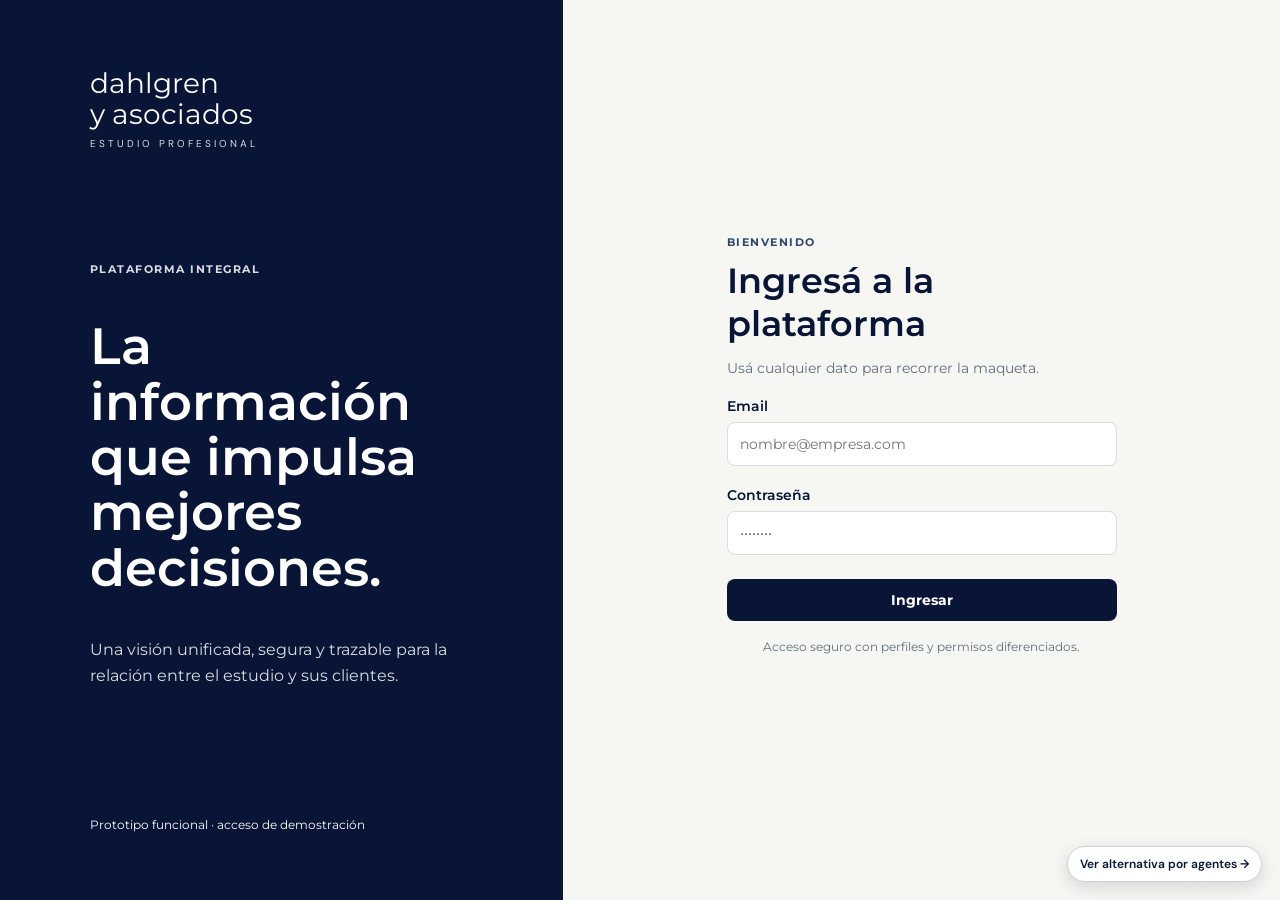
==== index.html @ bcd9a92a "quitar verde agregar css global" ====
<!doctype html>
<html lang="es">
<head>
  <meta charset="UTF-8">
  <meta name="viewport" content="width=device-width, initial-scale=1.0">
  <title>Dahlgren y Asociados | Plataforma</title>
  <link rel="preconnect" href="https://fonts.googleapis.com">
  <link rel="preconnect" href="https://fonts.gstatic.com" crossorigin>
  <link href="https://fonts.googleapis.com/css2?family=DM+Sans:wght@400;500;600;700&family=Montserrat:wght@400;500;600;700&family=Playfair+Display:wght@600;700&display=swap" rel="stylesheet">
  <link rel="stylesheet" href="assets/css/styles.css">
  <link rel="stylesheet" href="assets/css/brand-theme.css">
  <style>
    .prototype-switch{position:fixed;right:18px;bottom:18px;z-index:20;padding:9px 12px;border:1px solid #cbd1d8;border-radius:999px;background:#fff;color:#081537;font:600 12px 'DM Sans',sans-serif;text-decoration:none;box-shadow:0 5px 18px rgba(8,21,55,.14)}
    .prototype-switch:hover{background:#eeebe4}
  </style>
</head>
<body>
  <div id="app"></div>
  <div id="toast" role="status"></div>
  <a class="prototype-switch" href="index2.html">Ver alternativa por agentes →</a>
  <script src="assets/js/app.js"></script>
  <script src="assets/js/client-messaging.js"></script>
</body>
</html>
---- assets/css/styles.css ----
:root{--ink:#172c3c;--muted:#647482;--line:#dfe7e9;--canvas:#f4f7f6;--surface:#fff;--navy:#123746;--teal:#0f766e;--mint:#d7eee9;--gold:#c59443;--danger:#be4b4b;--warn:#c48328;--shadow:0 10px 30px rgba(21,50,61,.08)}*{box-sizing:border-box}body{margin:0;background:var(--canvas);font:14px 'DM Sans',sans-serif;color:var(--ink)}button,input,select{font:inherit}button{cursor:pointer;border:0}.login{min-height:100vh;display:grid;grid-template-columns:44% 56%;background:#edf3f2}.login-brand{background:var(--navy);color:#fff;padding:68px clamp(28px,7vw,110px);display:flex;flex-direction:column;justify-content:space-between}.wordmark{font-family:'Playfair Display';font-size:28px;line-height:1.1}.wordmark small{display:block;font-family:'DM Sans';font-size:10px;letter-spacing:3px;text-transform:uppercase;margin-top:8px;color:#a8cbc6}.login-brand h1{font:600 clamp(35px,4vw,58px)/1.08 'Playfair Display';max-width:500px}.login-brand p{color:#b9d3d1;font-size:16px;line-height:1.6;max-width:420px}.login-card{align-self:center;justify-self:center;width:min(390px,88%)}.eyebrow{color:var(--teal);font-size:11px;letter-spacing:1.5px;text-transform:uppercase;font-weight:700}.login-card h2{font:600 35px 'Playfair Display';margin:10px 0}.login-card label{display:block;margin:20px 0 7px;font-weight:600}.login-card input,.search,input,select{width:100%;border:1px solid var(--line);border-radius:8px;padding:12px;background:#fff}.primary{background:var(--teal);color:#fff;border-radius:8px;padding:12px 16px;font-weight:700}.full{width:100%;margin-top:24px}.hint{color:var(--muted);font-size:12px;text-align:center;margin-top:18px}.shell{min-height:100vh;display:grid;grid-template-columns:248px 1fr}.sidebar{background:var(--navy);color:#d7e3e2;padding:27px 13px;position:sticky;top:0;height:100vh}.sidebar .wordmark{padding:0 13px 27px;border-bottom:1px solid rgba(255,255,255,.13)}.profile{margin:22px 8px;padding:12px;background:rgba(255,255,255,.08);border-radius:9px}.profile label{font-size:11px;display:block;margin-bottom:6px;color:#aac8c5}.profile select{padding:7px;background:#214b59;border:0;color:#fff}.nav{display:grid;gap:2px}.nav button{background:transparent;color:#c5d6d5;text-align:left;padding:10px 13px;border-radius:7px;font-size:13px}.nav button:hover,.nav button.active{color:white;background:rgba(142,207,195,.17)}.main{min-width:0}.topbar{height:74px;background:#fff;border-bottom:1px solid var(--line);padding:0 clamp(20px,4vw,52px);display:flex;align-items:center;gap:18px}.topbar .search{max-width:370px;margin-left:auto}.avatar{height:35px;width:35px;border-radius:50%;display:grid;place-items:center;background:var(--mint);color:var(--teal);font-weight:700}.content{padding:32px clamp(20px,4vw,52px);max-width:1600px}.page-head{display:flex;justify-content:space-between;gap:20px;align-items:flex-end;margin-bottom:25px}.page-head h1{font:600 31px 'Playfair Display';margin:5px 0}.page-head p{color:var(--muted);margin:0}.grid{display:grid;gap:17px}.kpis{grid-template-columns:repeat(4,minmax(0,1fr))}.card{background:var(--surface);border:1px solid var(--line);border-radius:11px;padding:19px;box-shadow:0 2px 8px rgba(16,51,65,.025)}.kpi-label{font-size:12px;color:var(--muted)}.kpi-value{font-size:26px;font-weight:700;margin:9px 0 4px}.positive{color:var(--teal)}.alert{color:var(--danger)}.two-col{grid-template-columns:1.2fr .8fr;margin-top:18px}.section-title{font-weight:700;font-size:15px;margin:0 0 15px}.activity{display:grid;gap:14px}.activity div{border-left:3px solid var(--mint);padding-left:12px}.activity small,.muted{color:var(--muted)}table{border-collapse:collapse;width:100%;font-size:13px}th{text-align:left;color:var(--muted);font-weight:600;padding:0 8px 11px}td{padding:12px 8px;border-top:1px solid var(--line)}.badge{display:inline-block;border-radius:20px;padding:4px 8px;font-size:11px;font-weight:700;background:#edf5f3;color:var(--teal)}.badge.warn{background:#fff5e5;color:#a46916}.badge.danger{background:#fbeded;color:var(--danger)}.toolbar{display:flex;gap:10px;align-items:center;margin-bottom:18px}.toolbar .search{max-width:320px}.outline{border:1px solid var(--line);background:#fff;border-radius:8px;padding:10px 13px;color:var(--ink);font-weight:600}.client-layout{grid-template-columns:250px 1fr}.client-summary h2{font:600 24px 'Playfair Display';margin:5px 0}.client-summary p{line-height:1.6}.tabs{display:flex;gap:6px;border-bottom:1px solid var(--line);overflow:auto;margin-bottom:18px}.tabs button{white-space:nowrap;background:transparent;padding:11px 12px;color:var(--muted)}.tabs button.active{color:var(--teal);font-weight:700;border-bottom:2px solid var(--teal)}.chart{height:190px;display:flex;align-items:flex-end;gap:10px;padding:20px 4px 0;border-bottom:1px solid var(--line)}.bar{flex:1;background:linear-gradient(#56aaa0,#0f766e);border-radius:4px 4px 0 0;min-width:12px}.flow{grid-template-columns:repeat(7,1fr);gap:9px}.flow-card{position:relative;min-height:168px}.flow-card:not(:last-child):after{content:'→';position:absolute;right:-15px;top:68px;color:var(--gold);font-size:22px;z-index:1}.flow-no{font:600 28px 'Playfair Display';color:var(--gold)}.flow-card h3{font-size:13px;margin:9px 0}.flow-card p{font-size:12px;color:var(--muted);line-height:1.5}.chat{max-width:840px}.message{padding:14px 16px;border-radius:10px;max-width:80%;line-height:1.55;margin:12px 0}.message.user{margin-left:auto;background:var(--navy);color:white}.message.bot{background:#edf5f3}.suggestions{display:flex;flex-wrap:wrap;gap:8px;margin-top:20px}.suggestions button{border:1px solid var(--line);border-radius:20px;background:#fff;padding:8px 11px;color:var(--ink)}.report-preview{border-left:4px solid var(--gold);line-height:1.8}.modal{position:fixed;inset:0;background:rgba(10,32,42,.46);display:grid;place-items:center;z-index:5;padding:20px}.modal-box{background:#fff;width:min(560px,100%);border-radius:12px;padding:26px;box-shadow:var(--shadow)}.modal-box h2{font:600 25px 'Playfair Display';margin-top:0}.modal-actions{display:flex;justify-content:flex-end;gap:9px;margin-top:20px}.timeline{position:relative;padding-left:24px}.timeline:before{content:'';position:absolute;left:6px;top:4px;bottom:4px;width:1px;background:var(--line)}.timeline div{position:relative;margin-bottom:19px}.timeline div:before{content:'';position:absolute;left:-22px;top:4px;width:9px;height:9px;border-radius:50%;background:var(--teal)}.hidden{display:none}@media(max-width:1000px){.kpis{grid-template-columns:repeat(2,1fr)}.flow{grid-template-columns:repeat(3,1fr)}.flow-card:not(:last-child):after{display:none}}@media(max-width:720px){.login{grid-template-columns:1fr}.login-brand{min-height:270px;padding:35px}.login-brand h1{font-size:34px}.shell{grid-template-columns:1fr}.sidebar{position:static;height:auto;padding:18px}.sidebar .wordmark{border:0;padding-bottom:10px}.profile{margin:12px 0}.nav{display:flex;overflow:auto}.nav button{white-space:nowrap}.topbar{height:auto;padding:15px 20px}.topbar .search{display:none}.content{padding:23px 18px}.kpis,.two-col,.client-layout{grid-template-columns:1fr}.flow{grid-template-columns:1fr}.flow-card{min-height:auto}.page-head{align-items:flex-start;flex-direction:column}.page-head h1{font-size:28px}table{min-width:600px}.card.table-wrap{overflow:auto}.toolbar{flex-wrap:wrap}}
body .sidebar{overflow-y:auto;scrollbar-width:thin;scrollbar-color:#4f777b transparent}body .sidebar::-webkit-scrollbar{width:7px}body .sidebar::-webkit-scrollbar-thumb{background:#4f777b;border-radius:8px}
body .access-note{margin-top:18px;display:flex;justify-content:space-between;gap:20px;align-items:center}body .modal-box label{display:block;font-weight:600;margin:14px 0 6px}body .modal-box .check{font-weight:400;padding:9px 0;margin:0;border-bottom:1px solid var(--line)}body .modal-box .check input{width:auto;margin-right:7px}@media(max-width:720px){body .access-note{align-items:flex-start;flex-direction:column}}
body .stage-route{display:flex;align-items:center;gap:10px;flex-wrap:wrap;margin:0 0 28px;color:var(--teal);font-weight:700}body .stage-route span{padding:8px 11px;background:#e7f2ef;border-radius:20px;font-size:12px}body .stage-route i{font-style:normal;color:var(--gold)}body .stages{display:grid;gap:28px}body .stage-block{position:relative;padding-left:27px;border-left:2px solid var(--mint)}body .block-head{display:flex;gap:13px;align-items:flex-start;margin:0 0 14px -42px}.block-letter{height:31px;width:31px;display:grid;place-items:center;flex:none;border-radius:50%;background:var(--navy);color:#fff;font-weight:700}.block-head h2{font:600 22px 'Playfair Display';margin:2px 0 4px}.block-head p{color:var(--muted);margin:0}.stage-card{margin:10px 0;padding:0;overflow:hidden}.stage-summary{padding:17px;display:grid;grid-template-columns:38px 1fr auto;gap:14px;align-items:center}.stage-number{font:600 28px 'Playfair Display';color:var(--gold)}.stage-summary h3{margin:0 0 4px;font-size:16px}.stage-summary p{color:var(--muted);margin:0 0 7px}.stage-summary small{color:var(--teal);font-weight:600}.stage-detail{display:grid;grid-template-columns:1fr .8fr;gap:22px;background:#f7faf9;border-top:1px solid var(--line);padding:19px 22px}.stage-detail ul{padding-left:18px;margin:8px 0 0;line-height:1.7;color:var(--muted)}.stage-result{border-left:3px solid var(--gold);padding-left:13px;align-self:center;line-height:1.5}.project-section{margin-top:45px}.project-section h2{font:600 26px 'Playfair Display';margin:6px 0 18px}.transversal{grid-template-columns:repeat(3,1fr)}.transversal h3,.milestone-grid h3{margin:0 0 7px;font-size:15px}.milestones{padding:25px;background:#e8f2f0;border-radius:12px}.milestone-grid{grid-template-columns:repeat(3,1fr)}.project-close{margin:45px 0 8px;padding:35px;background:var(--navy);color:#fff;border-radius:12px}.project-close .eyebrow{color:#a8cbc6}.project-close h2{font:600 clamp(24px,3vw,35px) 'Playfair Display';margin:8px 0}.project-close h2 span{color:var(--gold);padding:0 5px}.project-close p{color:#c8d9d7;max-width:700px;margin-bottom:0}@media(max-width:720px){body .stage-route{gap:6px}body .stage-route i{display:none}body .stage-summary{grid-template-columns:33px 1fr}body .stage-summary .outline{grid-column:2;width:max-content}.stage-detail,.transversal,.milestone-grid{grid-template-columns:1fr}.stage-block{padding-left:17px}.block-head{margin-left:-33px}.project-close{padding:25px 20px}}
body .block-toggle{width:calc(100% + 42px);border:0;background:transparent;text-align:left;cursor:pointer;padding:5px 8px 12px 0}body .block-toggle:hover strong{color:var(--teal)}body .block-copy{display:grid;gap:3px}body .block-copy strong{font:600 22px 'Playfair Display';color:var(--ink)}body .block-copy small{font:14px 'DM Sans';color:var(--muted)}body .block-chevron{margin-left:auto;height:30px;width:30px;border:1px solid var(--line);border-radius:50%;display:grid;place-items:center;font-size:20px;color:var(--teal);background:#fff}body .block-content{padding-top:3px}body .block-context{display:grid;grid-template-columns:1fr 1fr;gap:14px;margin:0 0 15px;padding:15px 17px;background:#edf5f3;border-radius:9px}body .block-context p{margin:5px 0 0;line-height:1.55;color:var(--muted)}body .block-stages{display:grid;gap:10px}@media(max-width:720px){body .block-toggle{width:calc(100% + 33px)}body .block-copy strong{font-size:20px}body .block-context{grid-template-columns:1fr}.block-chevron{margin-top:7px}}
body .reliability{display:flex;align-items:center;justify-content:space-between;gap:15px;margin:0 0 18px;background:#f4faf8}body .analysis-intro{display:grid;grid-template-columns:1fr 1fr;gap:25px;align-items:center;margin-bottom:18px}.analysis-intro h3{font:600 22px 'Playfair Display';margin:6px 0}.governed-flow{padding:15px;background:#edf5f3;border-radius:9px;line-height:1.8;font-weight:600;color:var(--teal)}.governed-flow span{color:var(--gold);padding:0 4px}.quality{display:grid;gap:12px}.quality div{display:grid;grid-template-columns:100px 1fr 42px;align-items:center;gap:8px;color:var(--muted)}.quality span{height:8px;border-radius:9px;background:var(--teal);grid-column:2}.quality b{grid-column:3;grid-row:1;color:var(--teal);font-size:12px}.policy-list{display:flex;flex-wrap:wrap;gap:8px}.policy-list span{padding:7px 9px;border-radius:20px;background:#edf5f3;color:var(--teal);font-size:12px;font-weight:600}.analysis-steps{display:grid;gap:10px;margin:20px 0;color:var(--muted)}.analysis-results{display:grid;gap:10px;margin:18px 0}.analysis-results div{display:grid;grid-template-columns:1fr auto;gap:5px;padding:12px;background:#f3f8f7;border-radius:8px}.analysis-results small{grid-column:1;color:var(--muted)}.analysis-results button{grid-column:2;grid-row:1 / span 2;align-self:center;padding:7px 9px}@media(max-width:720px){body .reliability,body .analysis-intro{display:block}.reliability>div+div{margin-top:12px}.analysis-results div{grid-template-columns:1fr}.analysis-results button{grid-column:1;grid-row:auto;width:max-content}.quality div{grid-template-columns:88px 1fr 37px}}
body .mobile-intro{display:flex;gap:12px;align-items:center;margin-bottom:20px;color:var(--muted)}body .mobile-intro p{margin:0}.phone-gallery{display:flex;gap:25px;overflow-x:auto;padding:8px 2px 20px;scroll-snap-type:x proximity}.phone{flex:0 0 305px;margin:0;scroll-snap-align:start}.phone>p{text-align:center;font-weight:700;margin:12px 0 0}.phone-screen{height:590px;background:#f6f9f8;border:8px solid #163543;border-radius:31px;overflow:hidden;position:relative;padding-bottom:55px}.phone-speaker{position:relative;z-index:1;margin:0 auto -12px;height:4px;width:54px;border-radius:5px;background:#54727b}.mobile-top{display:flex;justify-content:space-between;padding:12px 17px 6px;font-size:10px;font-weight:700;background:#fff}.mobile-brand{padding:10px 17px;background:#fff;color:var(--navy);font:700 16px 'Playfair Display';border-bottom:1px solid var(--line)}.mobile-brand small{font:7px 'DM Sans';letter-spacing:1px;text-transform:uppercase}.mobile-content{padding:16px;overflow:auto;height:calc(100% - 65px)}.mobile-hello{font-weight:700;font-size:17px;margin-bottom:7px}.mobile-hello span{float:right;color:var(--teal)}.mobile-hero{position:relative;background:var(--navy);border-radius:13px;color:#fff;padding:16px;margin:14px 0}.mobile-hero small,.mobile-hero p{color:#bdd4d0}.mobile-hero b{display:block;font-size:22px;margin-top:5px}.mobile-hero span{position:absolute;right:17px;top:23px;border-radius:50%;background:#62aa9e;padding:5px}.mobile-hero p{margin:9px 0 0;font-size:11px}.mobile-mini-grid{display:grid;grid-template-columns:1fr 1fr;gap:9px}.mobile-mini-grid div{background:#fff;border:1px solid var(--line);padding:11px;border-radius:9px}.mobile-mini-grid small,.mobile-document small,.mobile-bot-msg small{display:block;color:var(--muted);font-size:9px;margin-top:4px}.mobile-mini-grid b{display:block;font-size:13px;margin-top:5px}.mobile-content h4{margin:18px 0 9px}.mobile-actions{display:grid;gap:8px}.mobile-actions button,.mobile-upload{background:#fff;text-align:left;border:1px solid var(--line);border-radius:8px;padding:11px;color:var(--ink);font-weight:600}.mobile-user-msg{margin:22px 0 10px 38px;padding:10px;background:var(--navy);border-radius:10px 10px 2px 10px;color:#fff;font-size:11px}.mobile-bot-msg{background:#e7f2ef;padding:12px;border-radius:10px 10px 10px 2px;line-height:1.45;font-size:11px}.mobile-chip-row{display:flex;gap:5px;overflow:hidden;margin:16px 0}.mobile-chip-row span{white-space:nowrap;border:1px solid var(--line);background:#fff;border-radius:16px;padding:6px;font-size:9px}.mobile-input{position:absolute;bottom:58px;left:16px;right:16px;border:1px solid var(--line);border-radius:19px;background:#fff;padding:9px 11px;font-size:10px;color:var(--muted)}.mobile-input b{float:right;background:var(--teal);color:#fff;border-radius:50%;padding:1px 5px}.mobile-filter{background:#e8f1ef;border-radius:6px;padding:8px;font-size:10px;color:var(--teal);margin:13px 0}.mobile-document{display:flex;align-items:center;gap:9px;background:#fff;border-bottom:1px solid var(--line);padding:11px 0}.mobile-document>span{font-size:9px;font-weight:700;color:var(--danger);padding:5px;background:#f9eaea;border-radius:4px}.mobile-document div{flex:1;font-size:11px}.mobile-document i{font-style:normal;color:var(--muted);font-size:18px}.mobile-upload{width:100%;margin-top:18px;text-align:center;color:var(--teal);border-color:var(--teal)}.mobile-plus{float:right;background:var(--teal);color:#fff;border-radius:50%;height:23px;width:23px;font-size:17px}.mobile-notice{background:#fff;border:1px solid var(--line);border-radius:9px;padding:12px;margin:12px 0}.mobile-notice h4{margin:8px 0 5px;font-size:13px}.mobile-notice p{font-size:10px;line-height:1.45;color:var(--muted);margin:0 0 6px}.mobile-notice small{font-size:9px;color:var(--muted)}.mobile-nav{height:55px;position:absolute;bottom:0;left:0;right:0;background:#fff;border-top:1px solid var(--line);display:flex;justify-content:space-around;padding:7px 0;color:var(--muted);font-size:14px}.mobile-nav span{display:grid;place-items:center}.mobile-nav small{font-size:7px;margin-top:2px}@media(max-width:720px){body .mobile-intro{align-items:flex-start;flex-direction:column}.phone{flex-basis:286px}.phone-screen{height:560px}}
body .header-actions{display:flex;gap:9px;flex-wrap:wrap}.chat-label{font-size:12px;color:var(--muted);padding-bottom:12px;border-bottom:1px solid var(--line)}.chat-label span{display:inline-block;height:8px;width:8px;border-radius:50%;background:var(--teal);margin-right:5px}.chat-composer{display:flex;gap:8px;margin-top:18px;border-top:1px solid var(--line);padding-top:16px}.chat-composer input{flex:1}.chart-title{display:flex;justify-content:space-between;gap:12px;align-items:flex-start}.chart-title p{font-size:12px;margin:-7px 0 0}.chart-axis{display:grid;grid-template-columns:repeat(12,1fr);gap:10px;padding:7px 4px;font-size:9px;color:var(--muted);text-align:center}.chart-note{display:flex;justify-content:space-between;align-items:center;font-size:11px;color:var(--muted);padding-top:5px}.chart-note i{display:inline-block;width:8px;height:8px;background:var(--teal);border-radius:2px;margin-right:4px}.chart-note b{color:var(--teal)}.automation-list{display:grid;gap:12px}.automation-card{display:flex;align-items:center;gap:17px}.automation-icon{height:39px;width:39px;display:grid;place-items:center;border-radius:9px;background:#e7f2ef;color:var(--teal);font-size:19px}.automation-rule{flex:1}.automation-rule h3{margin:3px 0 5px;font-size:16px}.automation-rule p{margin:0;color:var(--muted)}.automation-rule p span{color:var(--gold);padding:0 5px;font-weight:700}.automation-state{display:flex;align-items:center;gap:13px}.toggle{width:36px;height:20px;border-radius:12px;background:#c8d3d3;position:relative}.toggle:after{content:'';width:14px;height:14px;border-radius:50%;background:#fff;position:absolute;left:3px;top:3px}.toggle.on{background:var(--teal)}.toggle.on:after{left:19px}.automation-footer{display:flex;justify-content:space-between;align-items:center;gap:20px;margin-top:18px;background:#f3f8f7}.automation-footer h3{font:600 18px 'Playfair Display';margin:5px 0}.automation-footer p{margin:0;max-width:650px}.drive-folder{padding:12px;background:#edf5f3;border:1px solid var(--line);border-radius:8px;color:var(--teal);font-weight:600}@media(max-width:720px){body .header-actions{width:100%}.header-actions button{flex:1}.chat-composer{align-items:stretch;flex-direction:column}.chart-axis{gap:3px;font-size:8px}.chart-note{align-items:flex-start;gap:5px;flex-direction:column}.automation-card,.automation-footer{align-items:flex-start;flex-direction:column}.automation-state{width:100%;justify-content:space-between}.automation-icon{display:none}}
body .showcase-menu{position:relative}.showcase-trigger{white-space:nowrap}.showcase-trigger span{margin-left:5px;color:var(--teal)}.showcase-dropdown{position:absolute;right:0;top:calc(100% + 8px);width:224px;background:#fff;border:1px solid var(--line);border-radius:10px;padding:7px;box-shadow:var(--shadow);z-index:4}.showcase-dropdown[hidden]{display:none}.showcase-label{padding:6px 8px 8px;color:var(--muted);font-size:10px;font-weight:700;letter-spacing:1px;text-transform:uppercase}.showcase-dropdown button{display:grid;width:100%;gap:3px;text-align:left;background:transparent;border-radius:7px;padding:10px 8px;color:var(--ink)}.showcase-dropdown button:hover{background:#edf5f3}.showcase-dropdown small{color:var(--muted);font-size:11px}.chart-total{text-align:right}.chart-total b{display:block;color:var(--teal);font-size:18px}.chart-total small{color:var(--muted);font-size:11px}.chart-column{height:100%;display:flex;align-items:flex-end;flex:1;min-width:0}.chart .bar{position:relative}.chart .bar i{position:absolute;bottom:calc(100% + 5px);left:50%;transform:translateX(-50%);font-style:normal;font-size:9px;font-weight:700;color:var(--teal);opacity:0;white-space:nowrap;transition:opacity .16s}.chart .bar:hover i{opacity:1}@media(max-width:720px){body .showcase-menu{margin-left:auto}.showcase-trigger{padding:9px}.showcase-trigger span{display:none}.showcase-dropdown{right:0}.chart-total b{font-size:16px}.chart .bar i{display:none}}
body .attention-panel{margin:18px 0;background:linear-gradient(105deg,#fff 54%,#f0f8f6)}.attention-head{display:flex;justify-content:space-between;align-items:flex-end;gap:16px}.attention-head .section-title{font:600 22px 'Playfair Display';margin:4px 0}.attention-head .section-title span{display:inline-grid;place-items:center;margin-left:5px;width:21px;height:21px;border-radius:50%;background:#fbeaea;color:var(--danger);font:700 11px 'DM Sans';vertical-align:middle}.attention-head p{margin:0}.attention-list{display:grid;grid-template-columns:repeat(3,1fr);gap:10px;margin-top:17px}.attention-item{display:grid;grid-template-columns:auto 1fr auto auto;gap:9px;align-items:start;text-align:left;padding:12px;border:1px solid var(--line);border-radius:9px;background:#fff;color:var(--ink)}.attention-item:hover{border-color:#9ecdc6;background:#f8fcfb}.attention-dot{width:8px;height:8px;border-radius:50%;margin-top:5px}.attention-dot.critical{background:var(--danger)}.attention-dot.warning{background:var(--warn)}.attention-dot.info{background:var(--teal)}.attention-item strong,.attention-item small{display:block;margin-top:3px}.attention-item strong{font-size:12px}.attention-item small{color:var(--muted);font-size:11px;line-height:1.35}.attention-item em{font-style:normal;font-size:10px;color:var(--teal);background:#edf5f3;padding:3px 5px;border-radius:4px}.attention-item i{font-style:normal;color:var(--teal)}.exception-summary{display:grid;grid-template-columns:repeat(3,150px) 1fr;gap:12px;align-items:center;margin-bottom:18px;padding:16px 19px;border-radius:10px;background:var(--navy);color:#fff}.exception-summary div{border-right:1px solid rgba(255,255,255,.18)}.exception-summary b{display:block;font-size:23px}.exception-summary span{color:#bdd4d0;font-size:11px}.exception-summary p{margin:0;color:#dbeae7;line-height:1.45}.exception-list{display:grid;gap:11px}.exception-card{display:grid;grid-template-columns:86px 1fr 176px;gap:19px;align-items:start}.exception-level{font-size:11px;font-weight:700;text-align:center;padding:6px;border-radius:20px;background:#edf5f3;color:var(--teal)}.exception-level.critical{background:#fbeaea;color:var(--danger)}.exception-level.warning{background:#fff5e5;color:#a46916}.exception-main h3{margin:4px 0 5px;font-size:16px}.exception-main p,.exception-main small{margin:0;color:var(--muted);line-height:1.45}.exception-main small{display:block;margin-top:9px;font-size:11px}.exception-meta{display:grid;gap:5px;justify-items:start}.exception-meta span{font-size:11px;color:var(--muted)}.exception-meta b{font-size:12px}.exception-meta button{margin-top:5px;padding:8px 10px}.document-insight{display:flex;gap:16px;align-items:center;margin-bottom:18px;padding:17px 19px;border:1px solid #cfe5df;border-radius:11px;background:#f1f9f7}.document-insight-icon{display:grid;flex:0 0 38px;place-items:center;width:38px;height:38px;border-radius:10px;background:var(--teal);color:#fff;font-size:20px}.document-insight b{font-size:15px}.document-insight p{margin:4px 0 0;color:var(--muted);font-size:12px}.document-steps{display:flex;align-items:center;gap:6px;margin-left:auto;color:var(--teal);font-size:11px;font-weight:700;white-space:nowrap}.document-steps span{padding:7px 8px;border-radius:6px;background:#fff}.document-steps i{font-style:normal;color:var(--gold)}@media(max-width:1000px){body .attention-list{grid-template-columns:1fr}.document-insight{align-items:flex-start;flex-wrap:wrap}.document-steps{width:100%;margin-left:0;overflow:auto}}@media(max-width:720px){body .attention-head{align-items:flex-start;flex-direction:column}.attention-head .outline{width:100%}.exception-summary{grid-template-columns:repeat(3,1fr)}.exception-summary p{grid-column:1/-1;padding-top:8px;border-top:1px solid rgba(255,255,255,.18)}.exception-card{grid-template-columns:1fr;gap:10px}.exception-level{width:max-content}.exception-meta{grid-template-columns:auto auto;align-items:center;column-gap:10px}.exception-meta button{grid-column:1/-1;width:100%}.document-steps{font-size:10px}.document-steps span{padding:6px}.document-steps i{display:none}}
body .client-360-hero{display:flex;justify-content:space-between;align-items:center;gap:20px;padding:21px;background:linear-gradient(110deg,#123746,#205662);color:#fff;border-radius:12px;margin-bottom:18px}.client-360-hero>div:first-child{display:flex;align-items:center;gap:15px}.client-logo{display:grid;place-items:center;width:52px;height:52px;border-radius:50%;background:#d7eee9;color:var(--teal);font-weight:700;font-size:17px}.client-360-hero .eyebrow,.client-360-hero p{color:#bbd6d1}.client-360-hero h2{font:600 24px 'Playfair Display';margin:3px 0}.client-360-hero p{margin:0;font-size:12px}.client-health{display:grid;text-align:right;gap:3px}.client-health span,.client-health small{color:#bbd6d1;font-size:11px}.client-health b{font-size:18px;color:#b9e7dc}.client-360-grid{display:grid;grid-template-columns:1.1fr .9fr .9fr;gap:17px;margin-bottom:18px}.client-360-grid .section-title b{float:right}.close-progress{height:8px;background:#e3ecea;border-radius:10px;overflow:hidden;margin:12px 0}.close-progress span{display:block;height:100%;background:linear-gradient(90deg,#0f766e,#5ab3a7);border-radius:inherit}.checklist{display:grid;gap:8px;color:var(--muted);font-size:12px;margin-bottom:15px}.checklist span:first-child,.checklist span:nth-child(2){color:var(--teal)}.deadline-value{display:block;font-size:25px;color:var(--gold);margin:8px 0}.client-links{display:grid;grid-template-columns:1fr 1fr;gap:8px}.client-links button{padding:12px;background:#f3f8f7;border:1px solid var(--line);border-radius:8px;text-align:left;color:var(--ink)}.client-links b,.client-links span{display:block}.client-links b{color:var(--teal);font-size:18px}.client-links span{font-size:11px;color:var(--muted);margin-top:2px}.client-note{margin-top:16px;padding:12px;background:#fff8ea;border-radius:8px;font-size:12px}.client-note p{margin:4px 0 0;color:#6d5a38;line-height:1.45}.iva-hero,.close-overview{display:flex;justify-content:space-between;gap:20px;align-items:center;padding:19px;margin-bottom:18px;border-radius:11px;background:#f1f9f7;border:1px solid #d0e7e1}.iva-hero h2,.close-overview h2{font:600 24px 'Playfair Display';margin:5px 0}.iva-hero h2 b,.close-overview h2 b{color:var(--teal)}.iva-hero p,.close-overview p{margin:0;color:var(--muted)}.control-list{display:grid;gap:12px;margin:13px 0 16px}.control-list div{display:grid;grid-template-columns:25px 1fr;align-items:center;column-gap:7px}.control-list small{grid-column:2;color:var(--muted);font-size:11px;margin-top:2px}.control-state{display:grid;place-items:center;width:20px;height:20px;border-radius:50%;background:#eaf0ef;color:var(--muted);font-weight:700;font-size:12px}.control-state.positive{background:#d7eee9;color:var(--teal)}.control-state.warning{background:#fff0d6;color:#a46916}.tax-breakdown{display:grid;gap:11px;margin:15px 0}.tax-breakdown span,.tax-breakdown strong{display:flex;justify-content:space-between}.tax-breakdown strong{border-top:1px solid var(--line);padding-top:11px;font-size:15px}.tax-breakdown strong b{color:var(--teal)}.iva-flow{display:flex;align-items:center;justify-content:space-between;gap:10px;margin-top:18px;background:#123746;color:#fff}.iva-flow .eyebrow{color:#a9cfca}.iva-flow i{color:#80c2b8;font-style:normal}.close-overview{align-items:flex-start}.close-overview>div:first-child{flex:1}.close-callout{display:grid;gap:6px;max-width:320px;padding:13px;background:#fff;border-radius:8px;color:var(--ink);font-size:12px}.close-callout span{color:var(--muted);line-height:1.4}.close-task-list{display:grid;gap:9px}.close-task{display:grid;grid-template-columns:auto 1fr auto;align-items:center;gap:12px;padding:14px 17px}.close-task small{display:block;color:var(--muted);margin-top:3px}.table-head{display:flex;justify-content:space-between;align-items:center}.audit-hero{display:grid;grid-template-columns:repeat(3,150px) 1fr;align-items:center;gap:15px;padding:18px 20px;background:#123746;color:#fff;border-radius:11px;margin-bottom:17px}.audit-hero div{border-right:1px solid rgba(255,255,255,.18)}.audit-hero b{display:block;font-size:23px}.audit-hero span,.audit-hero p{color:#bdd4d0;font-size:11px}.audit-hero p{margin:0;line-height:1.5}.audit-findings{display:grid;gap:9px}.audit-finding{display:grid;grid-template-columns:105px 1fr auto;gap:12px;align-items:center;padding:14px 17px}.audit-finding small{display:block;color:var(--muted);margin-top:4px}.roi-card{background:linear-gradient(135deg,#123746,#1d5360);color:#fff}.roi-card .eyebrow,.roi-card p,.roi-card small{color:#bcd7d3}.roi-card h3{font:600 23px 'Playfair Display';margin:7px 0}.roi-number{font:600 42px 'Playfair Display';color:#9be0d3;margin:20px 0 8px}.roi-number span{font:500 12px 'DM Sans';color:#d7eee9}.roi-card p{line-height:1.5}.metric-bars{display:grid;gap:14px;margin-top:19px}.metric-bars div{display:grid;grid-template-columns:1fr 55px 32px;gap:8px;align-items:center;font-size:12px}.metric-bars i{height:8px;background:linear-gradient(90deg,#0f766e,#74c0b6);border-radius:8px}.metric-bars b{color:var(--teal);font-size:11px}.metric-footnote{display:flex;align-items:center;gap:12px;margin-top:18px;background:#f1f9f7}.metric-footnote span,.metric-footnote strong{padding:8px 10px;border-radius:6px;background:#fff;font-size:13px}.metric-footnote strong{color:var(--teal)}.metric-footnote i{font-style:normal;color:var(--gold)}.metric-footnote small{margin-left:auto;color:var(--muted)}.email-flow{display:flex;align-items:center;justify-content:space-between;gap:8px;padding:17px;margin-bottom:18px;border:1px solid #cfe5df;border-radius:10px;background:#f1f9f7;color:var(--teal);font-weight:700;font-size:12px}.email-flow span{padding:8px 10px;background:#fff;border-radius:6px}.email-flow i{font-style:normal;color:var(--gold)}@media(max-width:1000px){body .client-360-grid{grid-template-columns:1fr 1fr}.client-360-grid article:last-child{grid-column:1/-1}.document-steps{flex-wrap:wrap}.audit-hero{grid-template-columns:repeat(3,1fr)}.audit-hero p{grid-column:1/-1;padding-top:10px;border-top:1px solid rgba(255,255,255,.18)}.email-flow{overflow:auto;justify-content:flex-start;white-space:nowrap}}@media(max-width:720px){body .client-360-hero,.iva-hero,.close-overview{align-items:flex-start;flex-direction:column}.client-health{text-align:left}.client-360-grid{grid-template-columns:1fr}.client-360-grid article:last-child{grid-column:auto}.iva-flow{align-items:flex-start;flex-direction:column}.iva-flow i{transform:rotate(90deg)}.close-task,.audit-finding{grid-template-columns:auto 1fr}.close-task button,.audit-finding button{grid-column:1/-1;width:100%}.audit-hero{grid-template-columns:repeat(3,1fr);padding:15px}.audit-hero div{border:0}.metric-footnote{align-items:flex-start;flex-wrap:wrap}.metric-footnote small{width:100%;margin:0}.email-flow{font-size:11px}.email-flow i{display:none}}
body .conversation-layout{display:grid;grid-template-columns:285px minmax(0,1fr) 215px;gap:16px}.conversation-list{display:grid;align-content:start;gap:7px}.conversation-thread{display:grid;grid-template-columns:auto 1fr;gap:10px;text-align:left;padding:12px;background:#fff;border:1px solid var(--line);border-radius:9px;color:var(--ink)}.conversation-thread.active{border-color:#78b9af;background:#f1f9f7}.conversation-thread.warning{border-left:3px solid var(--warn)}.thread-avatar{display:grid;place-items:center;width:30px;height:30px;border-radius:50%;background:#d7eee9;color:var(--teal);font-size:10px;font-weight:700}.conversation-thread b,.conversation-thread strong,.conversation-thread small{display:block}.conversation-thread strong{font-size:12px;margin:3px 0}.conversation-thread small{font-size:10px;line-height:1.3;color:var(--muted)}.conversation{min-height:430px}.conversation-head{display:flex;justify-content:space-between;align-items:flex-start;padding-bottom:14px;border-bottom:1px solid var(--line)}.conversation-head b{font-size:16px}.conversation .message{font-size:13px;max-width:84%}.conversation .message.advisor{background:#fff7e9;border:1px solid #f0d9aa;margin-right:auto}.conversation .message.advisor b{font-size:11px;color:#9d6a1f}.conversation-context{display:grid;align-content:start;gap:8px;padding:16px;background:#f1f9f7;border:1px solid #d2e7e2;border-radius:10px}.conversation-context span{padding:9px 0;border-bottom:1px solid #d8e8e5;color:var(--muted);font-size:11px}.conversation-context button{margin-top:8px}@media(max-width:1000px){body .conversation-layout{grid-template-columns:240px minmax(0,1fr)}.conversation-context{grid-column:1/-1;grid-template-columns:repeat(3,1fr);align-items:center}.conversation-context .eyebrow,.conversation-context>b{grid-column:1/-1}.conversation-context button{margin:0}}@media(max-width:720px){body .conversation-layout{grid-template-columns:1fr}.conversation-list{grid-template-columns:1fr}.conversation-context{grid-column:auto;grid-template-columns:1fr}.conversation-context .eyebrow,.conversation-context>b{grid-column:auto}.conversation .message{max-width:100%}.conversation-head{gap:8px;flex-direction:column}}
body .signature-flow{display:flex;align-items:center;justify-content:center;gap:10px;padding:18px;margin-bottom:18px;background:#f1f9f7;border:1px solid #d2e7e2;border-radius:10px;color:var(--teal);font-weight:700;font-size:12px}.signature-flow span{padding:8px 10px;background:#fff;border-radius:6px}.signature-flow i{font-style:normal;color:var(--gold)}.demo-disclaimer{margin:17px 0 0;padding:11px 13px;border-left:3px solid var(--gold);background:#fff9ef;color:#78613a;font-size:12px;line-height:1.45}.payroll-total{font:600 31px 'Playfair Display';color:var(--teal);margin:15px 0 6px}.payroll-total small{font:500 11px 'DM Sans';color:var(--muted);display:block;margin-top:4px}@media(max-width:720px){body .signature-flow{align-items:flex-start;justify-content:flex-start;flex-direction:column}.signature-flow i{transform:rotate(90deg);margin-left:15px}}
body .assist-entry{display:grid;grid-template-columns:auto 1fr;column-gap:8px;align-items:center;min-width:205px;padding:8px 11px;background:linear-gradient(110deg,#123746,#1d5864);border-radius:9px;color:#fff;text-align:left}.assist-entry span{grid-row:1 / span 2;display:grid;place-items:center;width:28px;height:28px;border-radius:7px;background:#72bdb1;color:#123746}.assist-entry b{font-size:12px}.assist-entry small{color:#bfddd8;font-size:10px}.top-date{white-space:nowrap}.conversation-tabs{display:flex;gap:5px;margin:-9px 0 13px}.conversation-tabs button{padding:8px 11px;border-radius:7px;background:transparent;color:var(--muted)}.conversation-tabs button.active{background:#e8f3f1;color:var(--teal);font-weight:700}.conversation-tabs b{display:inline-grid;place-items:center;width:16px;height:16px;margin-left:3px;border-radius:50%;background:#f8dfdf;color:var(--danger);font-size:10px}.agenda-toolbar{display:flex;justify-content:space-between;align-items:center;margin-bottom:16px}.agenda-toolbar>div{display:flex;gap:3px;padding:3px;background:#eaf1ef;border-radius:8px}.agenda-toolbar>div button{padding:7px 10px;background:transparent;border-radius:6px;color:var(--muted)}.agenda-toolbar>div button.active{background:#fff;color:var(--teal);font-weight:700;box-shadow:0 1px 3px rgba(16,51,65,.08)}.agenda-layout{display:grid;grid-template-columns:minmax(0,1fr) 280px;gap:17px}.calendar-head{display:flex;justify-content:space-between;align-items:center;margin-bottom:16px}.calendar-head span{font-size:11px;color:var(--muted)}.calendar-grid{display:grid;grid-template-columns:repeat(7,1fr);gap:7px}.calendar-day{min-height:72px;padding:8px;border:1px solid var(--line);border-radius:7px;color:var(--muted);font-size:11px}.calendar-day b{display:block;color:var(--ink)}.calendar-day.has-event{background:#f0f8f6;border-color:#b9ddd6}.calendar-day span{display:block;margin-top:8px;padding:4px;color:var(--teal);background:#d9eee9;border-radius:4px;font-size:10px;font-weight:700}.agenda-upcoming{display:grid;align-content:start;gap:11px}.agenda-upcoming div{padding-bottom:11px;border-bottom:1px solid var(--line)}.agenda-upcoming b,.agenda-upcoming span,.agenda-upcoming small{display:block}.agenda-upcoming b{font-size:11px;color:var(--gold)}.agenda-upcoming span{margin-top:4px;font-weight:700}.agenda-upcoming small{margin-top:2px;color:var(--muted);font-size:11px}.agenda-upcoming button{margin-top:4px}@media(max-width:1000px){body .top-date{display:none}.agenda-layout{grid-template-columns:1fr}.agenda-upcoming{grid-template-columns:repeat(3,1fr)}.agenda-upcoming .eyebrow,.agenda-upcoming h3,.agenda-upcoming button{grid-column:1/-1}}@media(max-width:720px){body .assist-entry{min-width:auto}.assist-entry small{display:none}.topbar{gap:9px}.agenda-toolbar{align-items:flex-start;gap:8px;flex-wrap:wrap}.calendar-grid{grid-template-columns:repeat(3,1fr)}.calendar-day{min-height:65px}.agenda-upcoming{grid-template-columns:1fr}.agenda-upcoming .eyebrow,.agenda-upcoming h3,.agenda-upcoming button{grid-column:auto}.conversation-tabs{overflow:auto;white-space:nowrap}}
body .conversation-layout.client-conversation{grid-template-columns:minmax(0,1fr) 215px}.client-conversation .conversation{min-height:390px}@media(max-width:720px){body .conversation-layout.client-conversation{grid-template-columns:1fr}.client-conversation .conversation-context{grid-column:auto}}
---- assets/css/brand-theme.css ----
/* Tema Dahlgren para la maqueta original: azul noche, pizarra, arena y neutros. */
:root{--ink:#081537;--muted:#607080;--line:#d9dce0;--canvas:#f6f6f2;--surface:#fff;--navy:#081537;--teal:#30486d;--mint:#e4e8e4;--gold:#30486d;--shadow:0 10px 30px rgba(8,21,55,.09)}
body,.wordmark,.login-brand h1,.login-card h2,.page-head h1{font-family:'Montserrat','DM Sans',sans-serif}.eyebrow{color:#30486d}.primary{background:#081537}.primary:hover{background:#1c2b4b}.badge{background:#e9ece8;color:#243e67}.positive{color:#30486d}.sidebar,.login-brand{background:#081537}.outline{border-color:#cbd1d8;color:#081537}
.login{background:#f6f6f2}.wordmark small,.login-brand p,.sidebar,.login-brand .eyebrow[style]{color:#d9dce0!important}.profile label{color:#c8d0dc}.profile select{background:#1c2b4b}.nav button{color:#d9dce0}.nav button:hover,.nav button.active{background:rgba(185,152,89,.18)}.avatar,.thread-avatar{background:#e9ece8;color:#30486d}
.activity div,.stage-block{border-color:#cbd1d8}.badge,.message.bot,.block-context,.governed-flow,.policy-list span,.drive-folder,.automation-footer,.client-links button{background:#f6f6f2;color:#30486d}.tabs button.active{color:#30486d;border-color:#30486d}.bar{background:linear-gradient(#697a91,#30486d)}
.stage-route span,.milestones,.mobile-filter,.conversation-tabs button.active,.agenda-toolbar>div,.calendar-day.has-event,.conversation-context,.signature-flow,.iva-hero,.close-overview,.metric-footnote,.email-flow{background:#f6f6f2;border-color:#d9dce0}.stage-summary small,.block-chevron,.governed-flow,.quality b,.policy-list span,.mobile-hello span,.mobile-filter,.mobile-upload,.chart-total b,.chart-note b{color:#30486d}.quality span,.timeline div:before,.chat-label span,.chart-note i,.toggle.on,.mobile-input b,.mobile-plus{background:#30486d}
.stage-detail,.analysis-results div,.reliability,.phone-screen,.mobile-bot-msg,.automation-icon,.showcase-dropdown button:hover,.client-360-hero,.document-insight{background:#f6f6f2}.mobile-hero small,.mobile-hero p,.audit-hero span,.audit-hero p,.roi-card .eyebrow,.roi-card p,.roi-card small{color:#d9dce0}.mobile-hero span,.assist-entry span{background:#b99859;color:#081537}.phone-screen{border-color:#081537}.phone-speaker{background:#607080}
.assist-entry,.roi-card{background:linear-gradient(115deg,#081537,#1d3157)!important}.conversation-thread.active{border-color:#8b9aae;background:#f6f6f2}.roi-number{color:#d9dce0}.assist-entry small,.project-close .eyebrow{color:#d9dce0}.calendar-day span,.control-state.positive{background:#e9ece8;color:#30486d}.close-progress span,.metric-bars i{background:linear-gradient(90deg,#30486d,#697a91)}.iva-flow{background:#081537}.iva-flow .eyebrow{color:#d9dce0}.iva-flow i{color:#30486d}.email-flow{color:#30486d}.email-flow span{background:#fff}
.client-360-hero{background:linear-gradient(115deg,#081537,#1d3157)!important}.client-360-hero .eyebrow,.client-360-hero p,.client-health span,.client-health small{color:#d9dce0!important}.client-logo{background:#fff;color:#081537}.client-health b{color:#fff}.deadline-value{color:#30486d}.client-note{background:#f6f6f2}.client-note p{color:#607080}.close-progress{background:#e4e8e4}.badge.warn,.conversation .message.advisor,.demo-disclaimer,.client-note{border-color:#cbd1d8}.badge.warn{background:#eef1f5;color:#30486d}.conversation .message.advisor{background:#f6f6f2}.conversation .message.advisor b,.demo-disclaimer{color:#30486d}.control-state.warning{background:#eef1f5;color:#30486d}
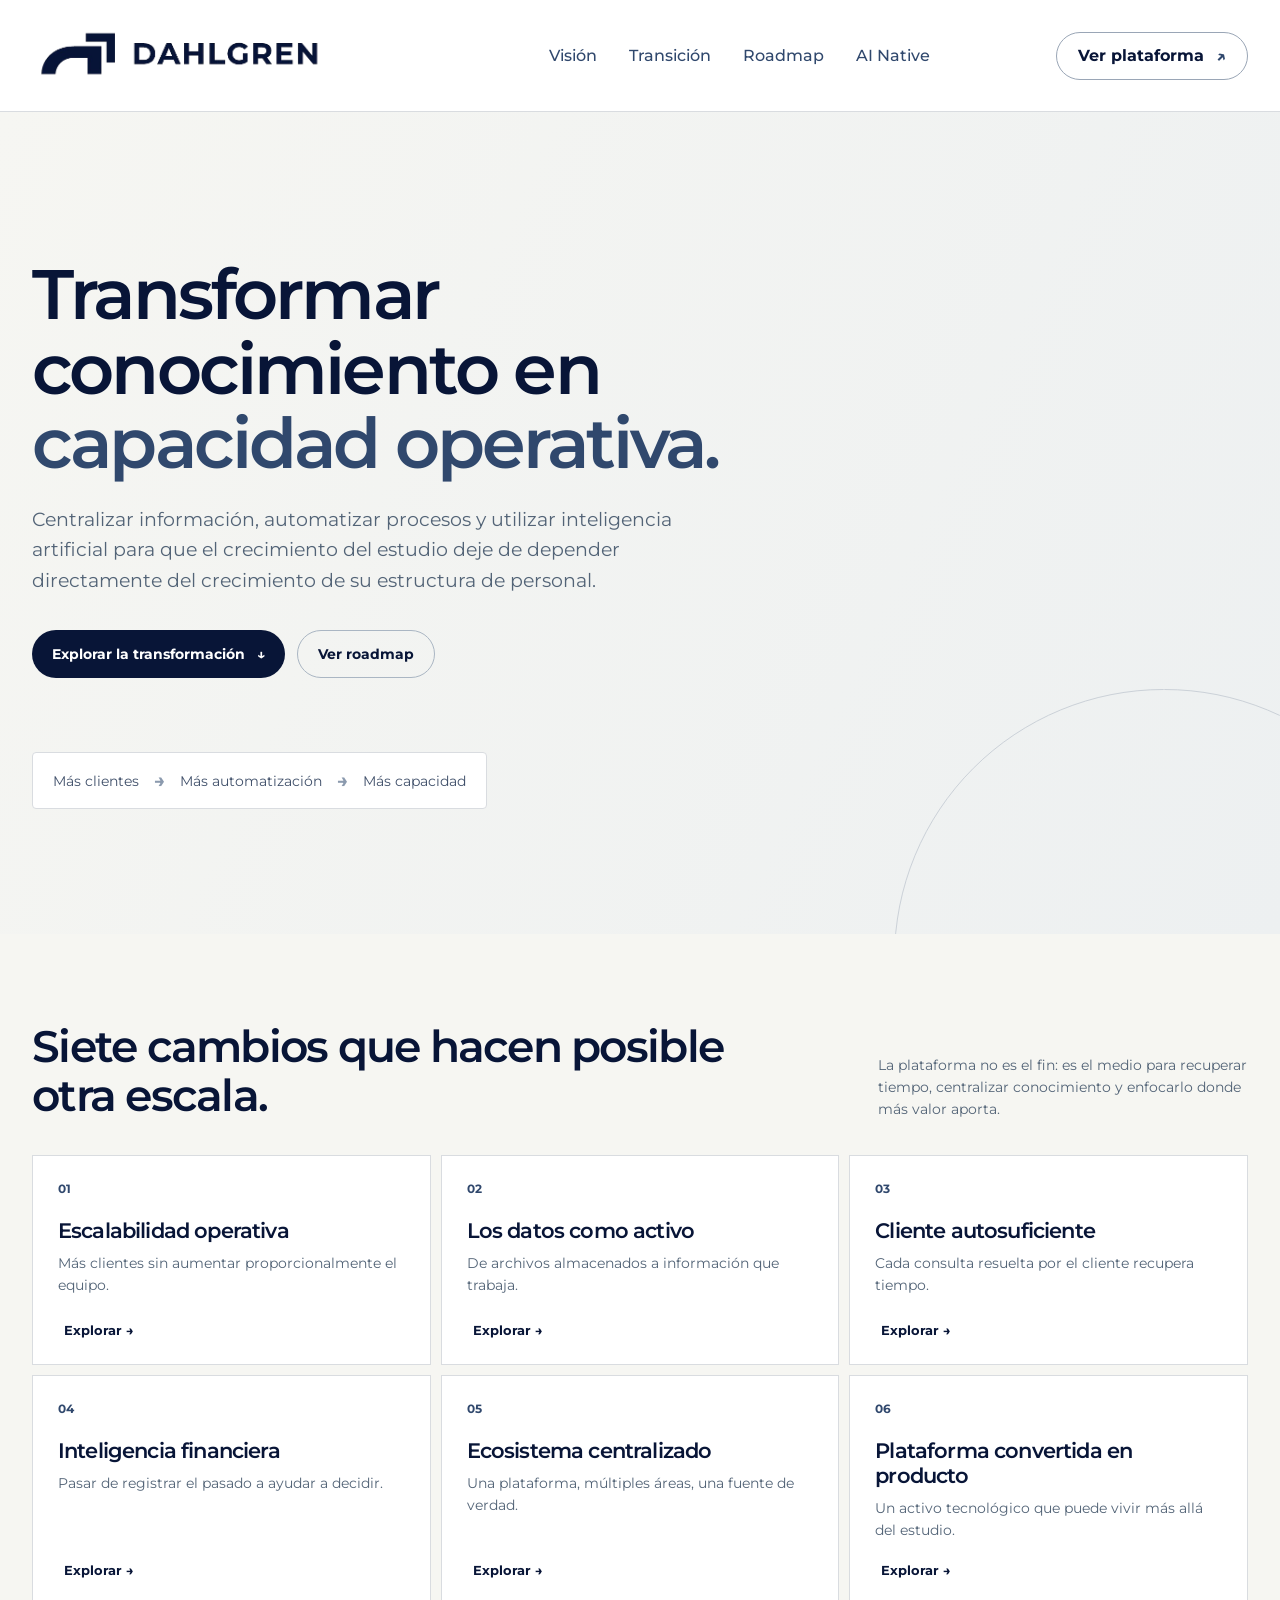
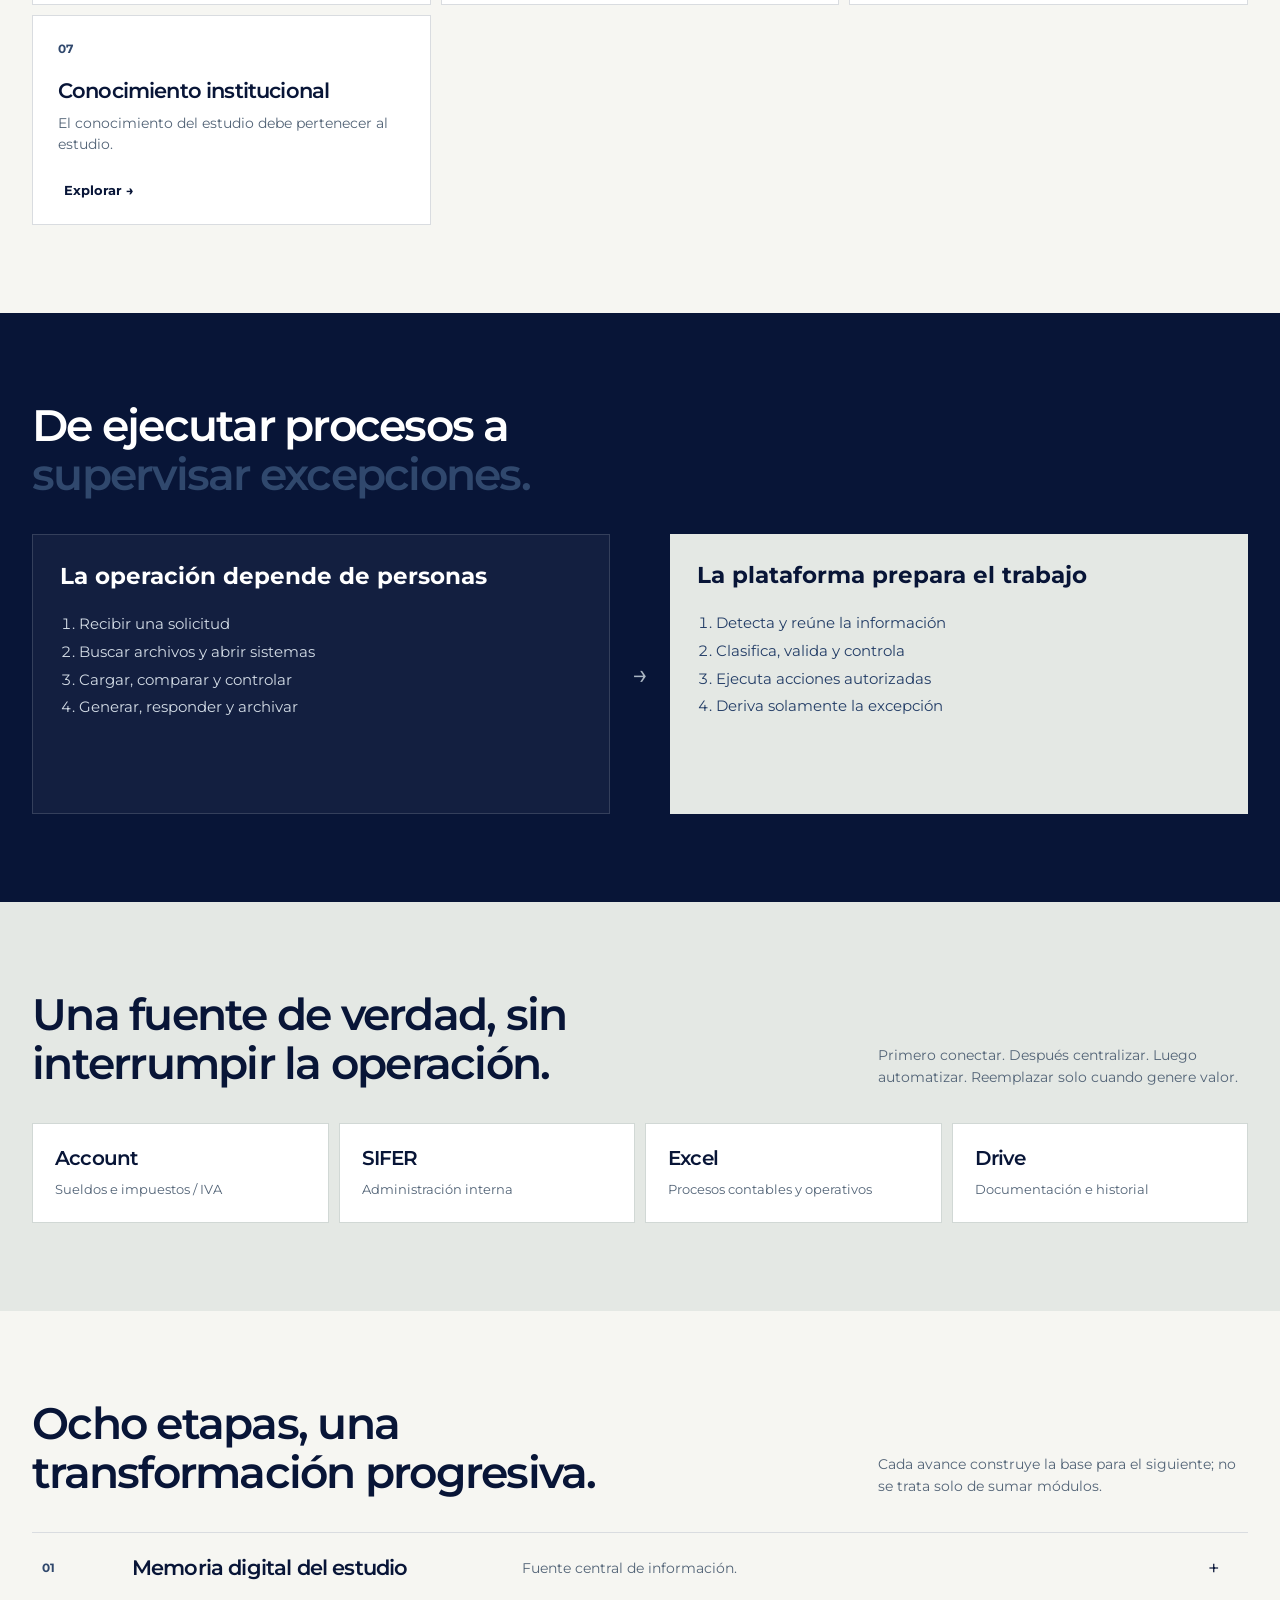
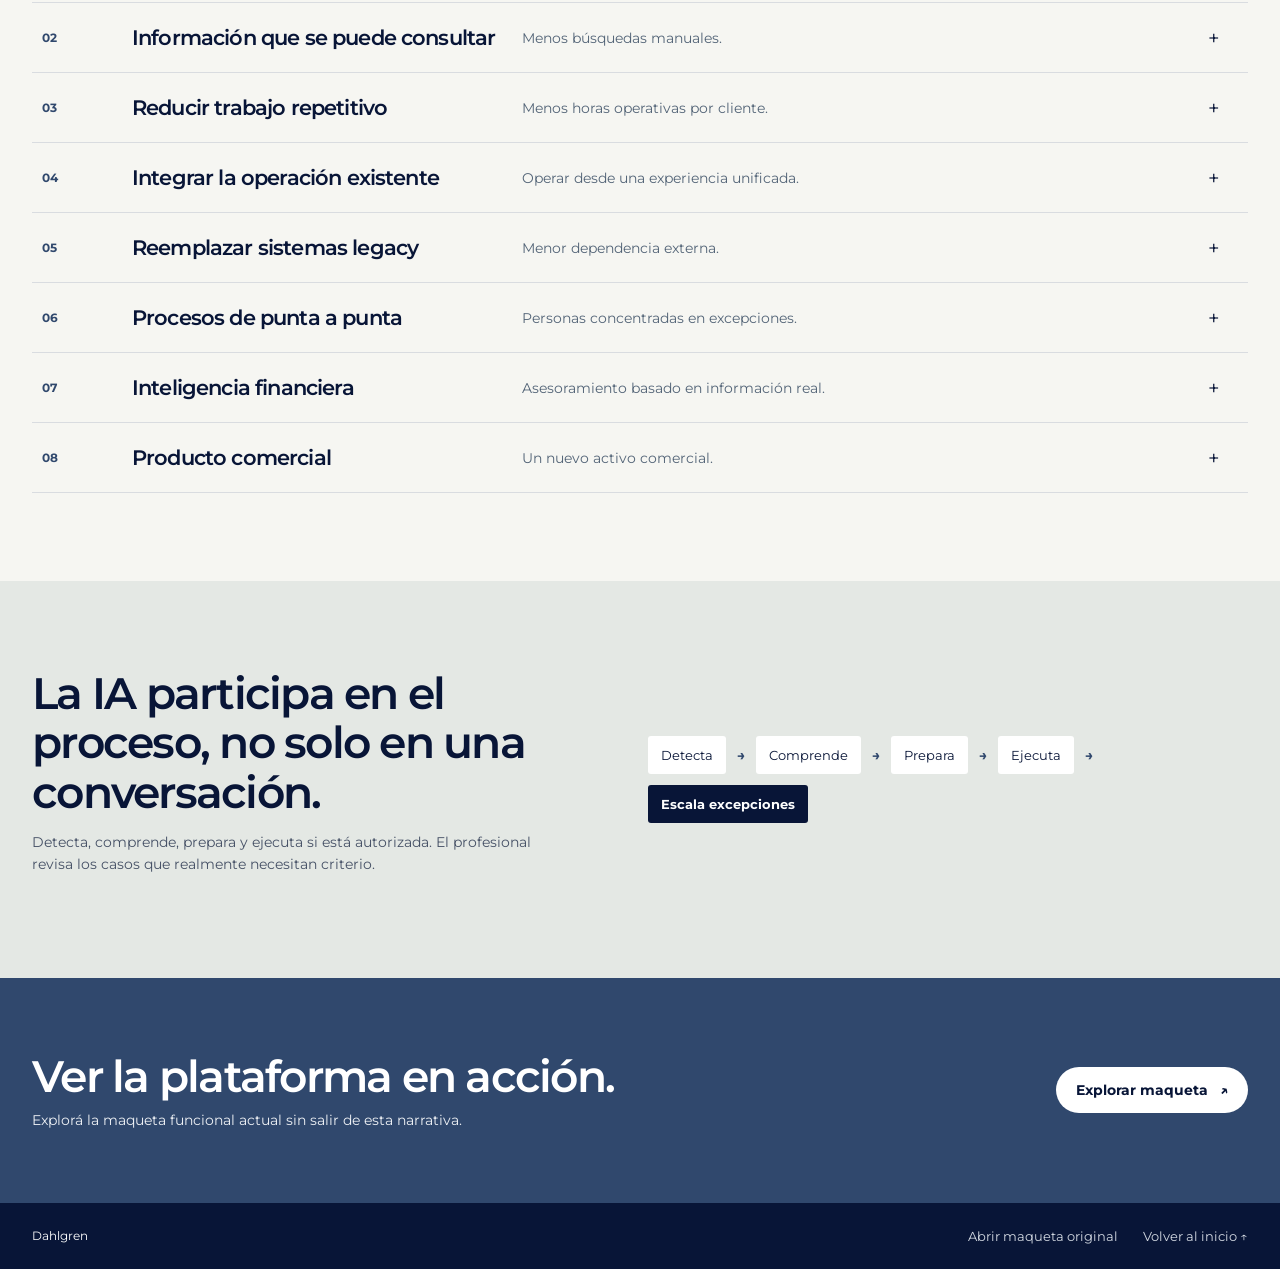
==== commit 00482d89: "feat: update platform branding and presentation" ====
--- a/index.html
+++ b/index.html
@@ -3,18 +3,35 @@
 <head>
   <meta charset="UTF-8">
   <meta name="viewport" content="width=device-width, initial-scale=1.0">
-  <title>Dahlgren y Asociados | Plataforma</title>
+  <title>Dahlgren | Transformación estratégica</title>
+  <link rel="stylesheet" href="assets/css/presentation.css">
   <link rel="preconnect" href="https://fonts.googleapis.com">
   <link rel="preconnect" href="https://fonts.gstatic.com" crossorigin>
   <link href="https://fonts.googleapis.com/css2?family=DM+Sans:wght@400;500;600;700&family=Montserrat:wght@400;500;600;700&family=Playfair+Display:wght@600;700&display=swap" rel="stylesheet">
   <link rel="stylesheet" href="assets/css/styles.css">
   <link rel="stylesheet" href="assets/css/brand-theme.css">
+  <link rel="stylesheet" href="assets/css/presentation.css">
+  <link rel="stylesheet" href="assets/css/presentation-refinements.css">
   <style>
     .prototype-switch{position:fixed;right:18px;bottom:18px;z-index:20;padding:9px 12px;border:1px solid #cbd1d8;border-radius:999px;background:#fff;color:#081537;font:600 12px 'DM Sans',sans-serif;text-decoration:none;box-shadow:0 5px 18px rgba(8,21,55,.14)}
     .prototype-switch:hover{background:#eeebe4}
   </style>
 </head>
 <body>
+  <header class="topbar"><a class="brand" href="#inicio"><img src="logo-bg-blue.png" alt="Dahlgren"></a><button class="menu-toggle" type="button" aria-expanded="false" aria-controls="main-navigation"><span></span><span></span><span></span><b>Menú</b></button><nav id="main-navigation" aria-label="Navegación principal"><a href="#pilares">Visión</a><a href="#transicion">Transición</a><a href="#roadmap">Roadmap</a><a href="#ia">AI Native</a><a class="mobile-platform" href="index2.html">Plataforma ↗</a></nav><a class="top-action" href="index2.html">Ver plataforma <span>↗</span></a></header>
+  <main class="presentation-main">
+    <section id="inicio" class="hero"><div class="eyebrow">PRESENTACIÓN ESTRATÉGICA · 2026—2030</div><h1>Transformar conocimiento en <em>capacidad operativa.</em></h1><p>Centralizar información, automatizar procesos y utilizar inteligencia artificial para que el crecimiento del estudio deje de depender directamente del crecimiento de su estructura de personal.</p><div class="hero-actions"><a class="button primary" href="#pilares">Explorar la transformación <b>↓</b></a><a class="button secondary" href="#roadmap">Ver roadmap</a></div><div class="hero-metric"><span>Más clientes</span><b>→</b><span>Más automatización</span><b>→</b><span>Más capacidad</span></div></section>
+    <section id="pilares" class="section pillars"><div class="section-heading"><div><div class="eyebrow">LA VISIÓN</div><h2>Siete cambios que hacen posible otra escala.</h2></div><p>La plataforma no es el fin: es el medio para recuperar tiempo, centralizar conocimiento y enfocarlo donde más valor aporta.</p></div><div id="pillar-grid" class="pillar-grid"></div></section>
+    <section id="transicion" class="section change"><div class="eyebrow">CÓMO CAMBIA EL TRABAJO</div><h2>De ejecutar procesos a <em>supervisar excepciones.</em></h2><div class="comparison"><article><span>HOY</span><h3>La operación depende de personas</h3><ol><li>Recibir una solicitud</li><li>Buscar archivos y abrir sistemas</li><li>Cargar, comparar y controlar</li><li>Generar, responder y archivar</li></ol></article><div class="arrow">→</div><article class="future"><span>OBJETIVO</span><h3>La plataforma prepara el trabajo</h3><ol><li>Detecta y reúne la información</li><li>Clasifica, valida y controla</li><li>Ejecuta acciones autorizadas</li><li>Deriva solamente la excepción</li></ol></article></div></section>
+    <section id="sistemas" class="section systems"><div class="section-heading"><div><div class="eyebrow">TRANSICIÓN PROGRESIVA</div><h2>Una fuente de verdad, sin interrumpir la operación.</h2></div><p>Primero conectar. Después centralizar. Luego automatizar. Reemplazar solo cuando genere valor.</p></div><div id="systems-grid" class="systems-grid"></div></section>
+    <section id="roadmap" class="section roadmap"><div class="section-heading"><div><div class="eyebrow">ROADMAP</div><h2>Ocho etapas, una transformación progresiva.</h2></div><p>Cada avance construye la base para el siguiente; no se trata solo de sumar módulos.</p></div><div id="roadmap-list" class="roadmap-list"></div></section>
+    <section id="ia" class="section ai"><div><div class="eyebrow">AI NATIVE</div><h2>La IA participa en el proceso, no solo en una conversación.</h2><p>Detecta, comprende, prepara y ejecuta si está autorizada. El profesional revisa los casos que realmente necesitan criterio.</p></div><div class="ai-flow"><span>Detecta</span><b>→</b><span>Comprende</span><b>→</b><span>Prepara</span><b>→</b><span>Ejecuta</span><b>→</b><strong>Escala excepciones</strong></div></section>
+    <section class="platform-call"><div><div class="eyebrow">LA EXPERIENCIA FUNCIONAL</div><h2>Ver la plataforma en acción.</h2><p>Explorá la maqueta funcional actual sin salir de esta narrativa.</p></div><a class="button light" href="index2.html">Explorar maqueta <b>↗</b></a></section>
+  </main>
+  <footer><span>Dahlgren</span><a href="maqueta-original.html">Abrir maqueta original</a><a href="#inicio">Volver al inicio ↑</a></footer>
+  <dialog id="detail-dialog"><button class="close" aria-label="Cerrar">×</button><div id="detail-content"></div></dialog>
+  <script src="assets/js/presentation.js"></script>
+  <script src="assets/js/header-menu.js"></script>
   <div id="app"></div>
   <div id="toast" role="status"></div>
   <a class="prototype-switch" href="index2.html">Ver alternativa por agentes →</a>
--- a/assets/css/presentation.css
+++ b/assets/css/presentation.css
@@ -0,0 +1 @@
+:root{--ink:#081537;--muted:#536477;--paper:#f6f6f2;--line:#d9dce0;--blue:#30486d;--soft:#e4e8e4}*{box-sizing:border-box}html{scroll-behavior:smooth}body{margin:0;background:var(--paper);color:var(--ink);font-family:Montserrat,'DM Sans',sans-serif}body>#app,body>#toast,body>.prototype-switch{display:none}.topbar{height:80px;padding:0 max(32px,calc((100vw - 1240px)/2));display:flex;align-items:center;justify-content:space-between;border-bottom:1px solid var(--line);background:#fff;position:sticky;top:0;z-index:5}.brand{display:flex;align-items:center;gap:10px;color:var(--ink);text-decoration:none;font-size:12px;font-weight:700;letter-spacing:.1em}.brand img{width:31px;height:31px;object-fit:contain}.brand i{font-style:normal;color:var(--blue)}nav{display:flex;gap:26px}nav a,footer a{color:var(--muted);text-decoration:none;font-size:13px}.top-action,.button{display:inline-flex;align-items:center;gap:12px;text-decoration:none;border-radius:99px;font-size:14px;font-weight:700}.top-action{padding:10px 16px;color:var(--ink);border:1px solid #aab6c3}.top-action span{color:var(--blue);font-size:17px}.hero,.section,.platform-call{padding-left:max(32px,calc((100vw - 1240px)/2));padding-right:max(32px,calc((100vw - 1240px)/2))}.hero{min-height:630px;padding-top:145px;background:linear-gradient(115deg,#f6f6f2,#edf0f1);position:relative;overflow:hidden}.hero:after{content:'';position:absolute;width:42vw;height:42vw;border:1px solid #cbd1d8;border-radius:50%;right:-12vw;bottom:-23vw}.eyebrow{display:none}.hero h1,.section-heading h2,.change h2,.ai h2,.platform-call h2,.pillar-card h3,.system h3,.roadmap-item h3,#detail-content h2{font-family:Montserrat,'DM Sans',sans-serif;font-weight:600;letter-spacing:-.04em}.hero h1{font-size:clamp(46px,5.5vw,72px);line-height:1.06;max-width:850px;margin:0 0 24px}.hero em,h2 em{font-style:normal;color:var(--blue)}.hero p{max-width:715px;color:var(--muted);font-size:19px;line-height:1.6}.hero-actions{display:flex;gap:12px;margin-top:34px}.button{padding:14px 20px}.primary,.light{background:var(--ink);color:#fff}.secondary{color:var(--ink);border:1px solid #aab6c3}.hero-metric{position:absolute;bottom:46px;display:flex;gap:15px;align-items:center;color:#40506a;font-size:14px}.hero-metric b{color:#8b9aae;font-size:19px}.section{padding-top:88px;padding-bottom:88px}.section-heading{display:flex;justify-content:space-between;gap:50px;align-items:end;margin-bottom:35px}.section-heading h2,.change h2,.ai h2,.platform-call h2{font-size:clamp(32px,3.4vw,45px);line-height:1.13;max-width:700px;margin:0}.section-heading p{max-width:370px;color:var(--muted);line-height:1.55;margin:0}.pillar-grid{display:grid;grid-template-columns:repeat(3,1fr);gap:10px}.pillar-card{border:1px solid var(--line);background:#fff;padding:25px;min-height:210px;display:flex;flex-direction:column;align-items:flex-start;transition:.2s}.pillar-card:hover{transform:translateY(-3px);border-color:var(--blue);box-shadow:0 10px 22px rgba(8,21,55,.08)}.pillar-num{color:var(--blue);font-size:12px;font-weight:700}.pillar-card h3{font-size:21px;margin:22px 0 10px}.pillar-card p{font-size:14px;color:var(--muted);line-height:1.55;margin:0}.explore{margin-top:auto;padding-top:20px;border:0;background:none;color:var(--ink);font:700 13px Montserrat;cursor:pointer}.change{background:var(--ink);color:#fff}.comparison{display:grid;grid-template-columns:1fr 60px 1fr;margin-top:35px;align-items:center}.comparison article{min-height:280px;padding:27px;background:#ffffff0b;border:1px solid #ffffff24}.comparison article.future{background:var(--soft);color:var(--ink);border:0}.comparison span{display:none}.comparison h3{font-size:23px;margin:0 0 20px}.comparison ol{padding-left:19px;color:#d2dbe5;line-height:1.85;font-size:15px}.comparison .future ol{color:#243e67}.arrow{text-align:center;font-size:28px;color:#aab6c3}.systems{background:var(--soft)}.systems-grid{display:grid;grid-template-columns:repeat(4,1fr);gap:10px}.system{padding:22px;background:#fff;border:1px solid #d1d8d5;cursor:pointer}.system:hover{border-color:var(--blue)}.system h3{font-size:20px;margin:0 0 10px}.system p{font-size:13px;color:var(--muted);margin:0;line-height:1.5}.roadmap-list{border-top:1px solid var(--line)}.roadmap-item{display:grid;grid-template-columns:70px 1fr 1.8fr 30px;gap:20px;align-items:center;width:100%;text-align:left;border:0;border-bottom:1px solid var(--line);background:transparent;padding:22px 10px;cursor:pointer;color:var(--ink)}.roadmap-item:hover{background:#eeefed}.stage{color:var(--blue);font-size:12px;font-weight:700}.roadmap-item h3{font-size:21px;margin:0}.roadmap-item p{color:var(--muted);font-size:14px;margin:0;line-height:1.45}.roadmap-item b{font-size:20px;font-weight:400}.ai{display:grid;grid-template-columns:1fr 1.1fr;gap:70px;background:var(--soft)}.ai p{color:#465166;max-width:510px;line-height:1.6}.ai-flow{display:flex;flex-wrap:wrap;align-content:center;gap:11px}.ai-flow span,.ai-flow strong{padding:11px 13px;background:#fff;font-size:13px;border-radius:3px}.ai-flow strong{background:var(--ink);color:#fff}.ai-flow b{color:var(--blue);align-self:center}.platform-call{padding-top:74px;padding-bottom:74px;background:var(--blue);color:#fff;display:flex;align-items:center;justify-content:space-between}.platform-call p{margin:10px 0 0;color:#eef1f5}.platform-call .light{background:#fff;color:var(--ink);white-space:nowrap}footer{padding:25px max(32px,calc((100vw - 1240px)/2));display:flex;gap:25px;justify-content:flex-end;background:var(--ink);color:#fff;font-size:12px}footer span{margin-right:auto}footer a{color:#d3d9e2}dialog{width:min(750px,calc(100% - 32px));border:0;padding:45px;background:#fff;box-shadow:0 18px 60px #0005;color:var(--ink)}dialog::backdrop{background:#081537aa}.close{position:absolute;right:16px;top:12px;border:0;background:none;font-size:30px;cursor:pointer;color:var(--ink)}#detail-content h2{font-size:36px;margin:0 0 16px}#detail-content .lead{color:var(--muted);font-size:17px;line-height:1.55}#detail-content h4{margin:26px 0 8px;font-size:12px;letter-spacing:.08em;color:var(--blue)}@media(max-width:760px){.topbar{padding:0 20px;height:65px}.topbar nav{display:none}.brand span{display:none}.hero,.section,.platform-call{padding-left:22px;padding-right:22px}.hero{min-height:610px;padding-top:100px}.hero h1{font-size:42px}.hero-metric{bottom:25px;flex-wrap:wrap;gap:8px}.section{padding-top:65px;padding-bottom:65px}.section-heading,.platform-call{display:block}.section-heading p{margin-top:19px}.pillar-grid,.systems-grid{grid-template-columns:1fr}.comparison{grid-template-columns:1fr;gap:15px}.arrow{transform:rotate(90deg)}.roadmap-item{grid-template-columns:42px 1fr 20px}.roadmap-item p{display:none}.ai{grid-template-columns:1fr;gap:30px}.platform-call .button{margin-top:25px}footer{flex-wrap:wrap;padding:22px}footer span{width:100%}}
--- a/assets/css/presentation.css
+++ b/assets/css/presentation.css
@@ -0,0 +1 @@
+:root{--ink:#081537;--muted:#536477;--paper:#f6f6f2;--line:#d9dce0;--blue:#30486d;--soft:#e4e8e4}*{box-sizing:border-box}html{scroll-behavior:smooth}body{margin:0;background:var(--paper);color:var(--ink);font-family:Montserrat,'DM Sans',sans-serif}body>#app,body>#toast,body>.prototype-switch{display:none}.topbar{height:80px;padding:0 max(32px,calc((100vw - 1240px)/2));display:flex;align-items:center;justify-content:space-between;border-bottom:1px solid var(--line);background:#fff;position:sticky;top:0;z-index:5}.brand{display:flex;align-items:center;gap:10px;color:var(--ink);text-decoration:none;font-size:12px;font-weight:700;letter-spacing:.1em}.brand img{width:31px;height:31px;object-fit:contain}.brand i{font-style:normal;color:var(--blue)}nav{display:flex;gap:26px}nav a,footer a{color:var(--muted);text-decoration:none;font-size:13px}.top-action,.button{display:inline-flex;align-items:center;gap:12px;text-decoration:none;border-radius:99px;font-size:14px;font-weight:700}.top-action{padding:10px 16px;color:var(--ink);border:1px solid #aab6c3}.top-action span{color:var(--blue);font-size:17px}.hero,.section,.platform-call{padding-left:max(32px,calc((100vw - 1240px)/2));padding-right:max(32px,calc((100vw - 1240px)/2))}.hero{min-height:630px;padding-top:145px;background:linear-gradient(115deg,#f6f6f2,#edf0f1);position:relative;overflow:hidden}.hero:after{content:'';position:absolute;width:42vw;height:42vw;border:1px solid #cbd1d8;border-radius:50%;right:-12vw;bottom:-23vw}.eyebrow{display:none}.hero h1,.section-heading h2,.change h2,.ai h2,.platform-call h2,.pillar-card h3,.system h3,.roadmap-item h3,#detail-content h2{font-family:Montserrat,'DM Sans',sans-serif;font-weight:600;letter-spacing:-.04em}.hero h1{font-size:clamp(46px,5.5vw,72px);line-height:1.06;max-width:850px;margin:0 0 24px}.hero em,h2 em{font-style:normal;color:var(--blue)}.hero p{max-width:715px;color:var(--muted);font-size:19px;line-height:1.6}.hero-actions{display:flex;gap:12px;margin-top:34px}.button{padding:14px 20px}.primary,.light{background:var(--ink);color:#fff}.secondary{color:var(--ink);border:1px solid #aab6c3}.hero-metric{position:absolute;bottom:46px;display:flex;gap:15px;align-items:center;color:#40506a;font-size:14px}.hero-metric b{color:#8b9aae;font-size:19px}.section{padding-top:88px;padding-bottom:88px}.section-heading{display:flex;justify-content:space-between;gap:50px;align-items:end;margin-bottom:35px}.section-heading h2,.change h2,.ai h2,.platform-call h2{font-size:clamp(32px,3.4vw,45px);line-height:1.13;max-width:700px;margin:0}.section-heading p{max-width:370px;color:var(--muted);line-height:1.55;margin:0}.pillar-grid{display:grid;grid-template-columns:repeat(3,1fr);gap:10px}.pillar-card{border:1px solid var(--line);background:#fff;padding:25px;min-height:210px;display:flex;flex-direction:column;align-items:flex-start;transition:.2s}.pillar-card:hover{transform:translateY(-3px);border-color:var(--blue);box-shadow:0 10px 22px rgba(8,21,55,.08)}.pillar-num{color:var(--blue);font-size:12px;font-weight:700}.pillar-card h3{font-size:21px;margin:22px 0 10px}.pillar-card p{font-size:14px;color:var(--muted);line-height:1.55;margin:0}.explore{margin-top:auto;padding-top:20px;border:0;background:none;color:var(--ink);font:700 13px Montserrat;cursor:pointer}.change{background:var(--ink);color:#fff}.comparison{display:grid;grid-template-columns:1fr 60px 1fr;margin-top:35px;align-items:center}.comparison article{min-height:280px;padding:27px;background:#ffffff0b;border:1px solid #ffffff24}.comparison article.future{background:var(--soft);color:var(--ink);border:0}.comparison span{display:none}.comparison h3{font-size:23px;margin:0 0 20px}.comparison ol{padding-left:19px;color:#d2dbe5;line-height:1.85;font-size:15px}.comparison .future ol{color:#243e67}.arrow{text-align:center;font-size:28px;color:#aab6c3}.systems{background:var(--soft)}.systems-grid{display:grid;grid-template-columns:repeat(4,1fr);gap:10px}.system{padding:22px;background:#fff;border:1px solid #d1d8d5;cursor:pointer}.system:hover{border-color:var(--blue)}.system h3{font-size:20px;margin:0 0 10px}.system p{font-size:13px;color:var(--muted);margin:0;line-height:1.5}.roadmap-list{border-top:1px solid var(--line)}.roadmap-item{display:grid;grid-template-columns:70px 1fr 1.8fr 30px;gap:20px;align-items:center;width:100%;text-align:left;border:0;border-bottom:1px solid var(--line);background:transparent;padding:22px 10px;cursor:pointer;color:var(--ink)}.roadmap-item:hover{background:#eeefed}.stage{color:var(--blue);font-size:12px;font-weight:700}.roadmap-item h3{font-size:21px;margin:0}.roadmap-item p{color:var(--muted);font-size:14px;margin:0;line-height:1.45}.roadmap-item b{font-size:20px;font-weight:400}.ai{display:grid;grid-template-columns:1fr 1.1fr;gap:70px;background:var(--soft)}.ai p{color:#465166;max-width:510px;line-height:1.6}.ai-flow{display:flex;flex-wrap:wrap;align-content:center;gap:11px}.ai-flow span,.ai-flow strong{padding:11px 13px;background:#fff;font-size:13px;border-radius:3px}.ai-flow strong{background:var(--ink);color:#fff}.ai-flow b{color:var(--blue);align-self:center}.platform-call{padding-top:74px;padding-bottom:74px;background:var(--blue);color:#fff;display:flex;align-items:center;justify-content:space-between}.platform-call p{margin:10px 0 0;color:#eef1f5}.platform-call .light{background:#fff;color:var(--ink);white-space:nowrap}footer{padding:25px max(32px,calc((100vw - 1240px)/2));display:flex;gap:25px;justify-content:flex-end;background:var(--ink);color:#fff;font-size:12px}footer span{margin-right:auto}footer a{color:#d3d9e2}dialog{width:min(750px,calc(100% - 32px));border:0;padding:45px;background:#fff;box-shadow:0 18px 60px #0005;color:var(--ink)}dialog::backdrop{background:#081537aa}.close{position:absolute;right:16px;top:12px;border:0;background:none;font-size:30px;cursor:pointer;color:var(--ink)}#detail-content h2{font-size:36px;margin:0 0 16px}#detail-content .lead{color:var(--muted);font-size:17px;line-height:1.55}#detail-content h4{margin:26px 0 8px;font-size:12px;letter-spacing:.08em;color:var(--blue)}@media(max-width:760px){.topbar{padding:0 20px;height:65px}.topbar nav{display:none}.brand span{display:none}.hero,.section,.platform-call{padding-left:22px;padding-right:22px}.hero{min-height:610px;padding-top:100px}.hero h1{font-size:42px}.hero-metric{bottom:25px;flex-wrap:wrap;gap:8px}.section{padding-top:65px;padding-bottom:65px}.section-heading,.platform-call{display:block}.section-heading p{margin-top:19px}.pillar-grid,.systems-grid{grid-template-columns:1fr}.comparison{grid-template-columns:1fr;gap:15px}.arrow{transform:rotate(90deg)}.roadmap-item{grid-template-columns:42px 1fr 20px}.roadmap-item p{display:none}.ai{grid-template-columns:1fr;gap:30px}.platform-call .button{margin-top:25px}footer{flex-wrap:wrap;padding:22px}footer span{width:100%}}
--- a/assets/css/presentation-refinements.css
+++ b/assets/css/presentation-refinements.css
@@ -0,0 +1,4 @@
+/* Ajustes de lectura y navegación para presentación en pantalla. */
+.topbar{height:112px;background:#fff;border-bottom-color:#d9dce0;gap:28px}.brand img{width:390px;height:78px;max-width:38vw;object-fit:contain;object-position:left center}.topbar nav{gap:32px}.topbar nav a{font-size:16px;font-weight:500;color:#30486d}.topbar .top-action{padding:13px 21px;font-size:16px;border-color:#9aa6b6;color:#081537}.hero{padding-bottom:125px}.hero-metric{position:relative;bottom:auto;margin-top:74px;display:inline-flex;padding:16px 20px;background:#fff;border:1px solid #d9dce0;border-radius:4px}.mobile-platform,.menu-toggle{display:none}
+@media(max-width:1200px){.topbar{position:sticky;justify-content:space-between;gap:14px}.brand img{max-width:46vw}.topbar nav{display:none}.menu-toggle{display:grid;grid-template-columns:18px auto;grid-template-rows:repeat(3,3px);gap:3px 8px;align-items:center;padding:10px 13px;border:1px solid #9aa6b6;border-radius:99px;background:#fff;color:#081537;font:600 14px Montserrat;cursor:pointer}.menu-toggle span{grid-column:1;width:18px;height:2px;background:#081537;transition:.18s}.menu-toggle b{grid-column:2;grid-row:1/4;font-weight:600}.topbar nav,.topbar.menu-open nav{position:absolute;top:calc(100% + 8px);right:max(20px,calc((100vw - 1240px)/2));width:260px;margin:0;padding:10px;background:#fff;border:1px solid #d9dce0;box-shadow:0 14px 30px rgba(8,21,55,.14);overflow:visible;flex-direction:column;gap:0}.topbar.menu-open nav{display:flex}.topbar nav a{padding:13px 12px;border-bottom:1px solid #edf0f2;font-size:15px;white-space:normal}.topbar nav a:last-child{border-bottom:0}.topbar nav .mobile-platform{display:block;color:#081537;font-weight:700}.topbar.menu-open .menu-toggle span:first-child{transform:translateY(5px) rotate(45deg)}.topbar.menu-open .menu-toggle span:nth-child(2){opacity:0}.topbar.menu-open .menu-toggle span:nth-child(3){transform:translateY(-5px) rotate(-45deg)}}
+@media(max-width:760px){.topbar{height:94px;padding:10px 20px}.brand img{width:min(245px,58vw);height:auto;max-width:58vw}.topbar .top-action{display:none}.topbar nav,.topbar.menu-open nav{right:16px;width:min(280px,calc(100vw - 32px))}.hero{padding-bottom:55px}.hero-metric{margin-top:48px}}
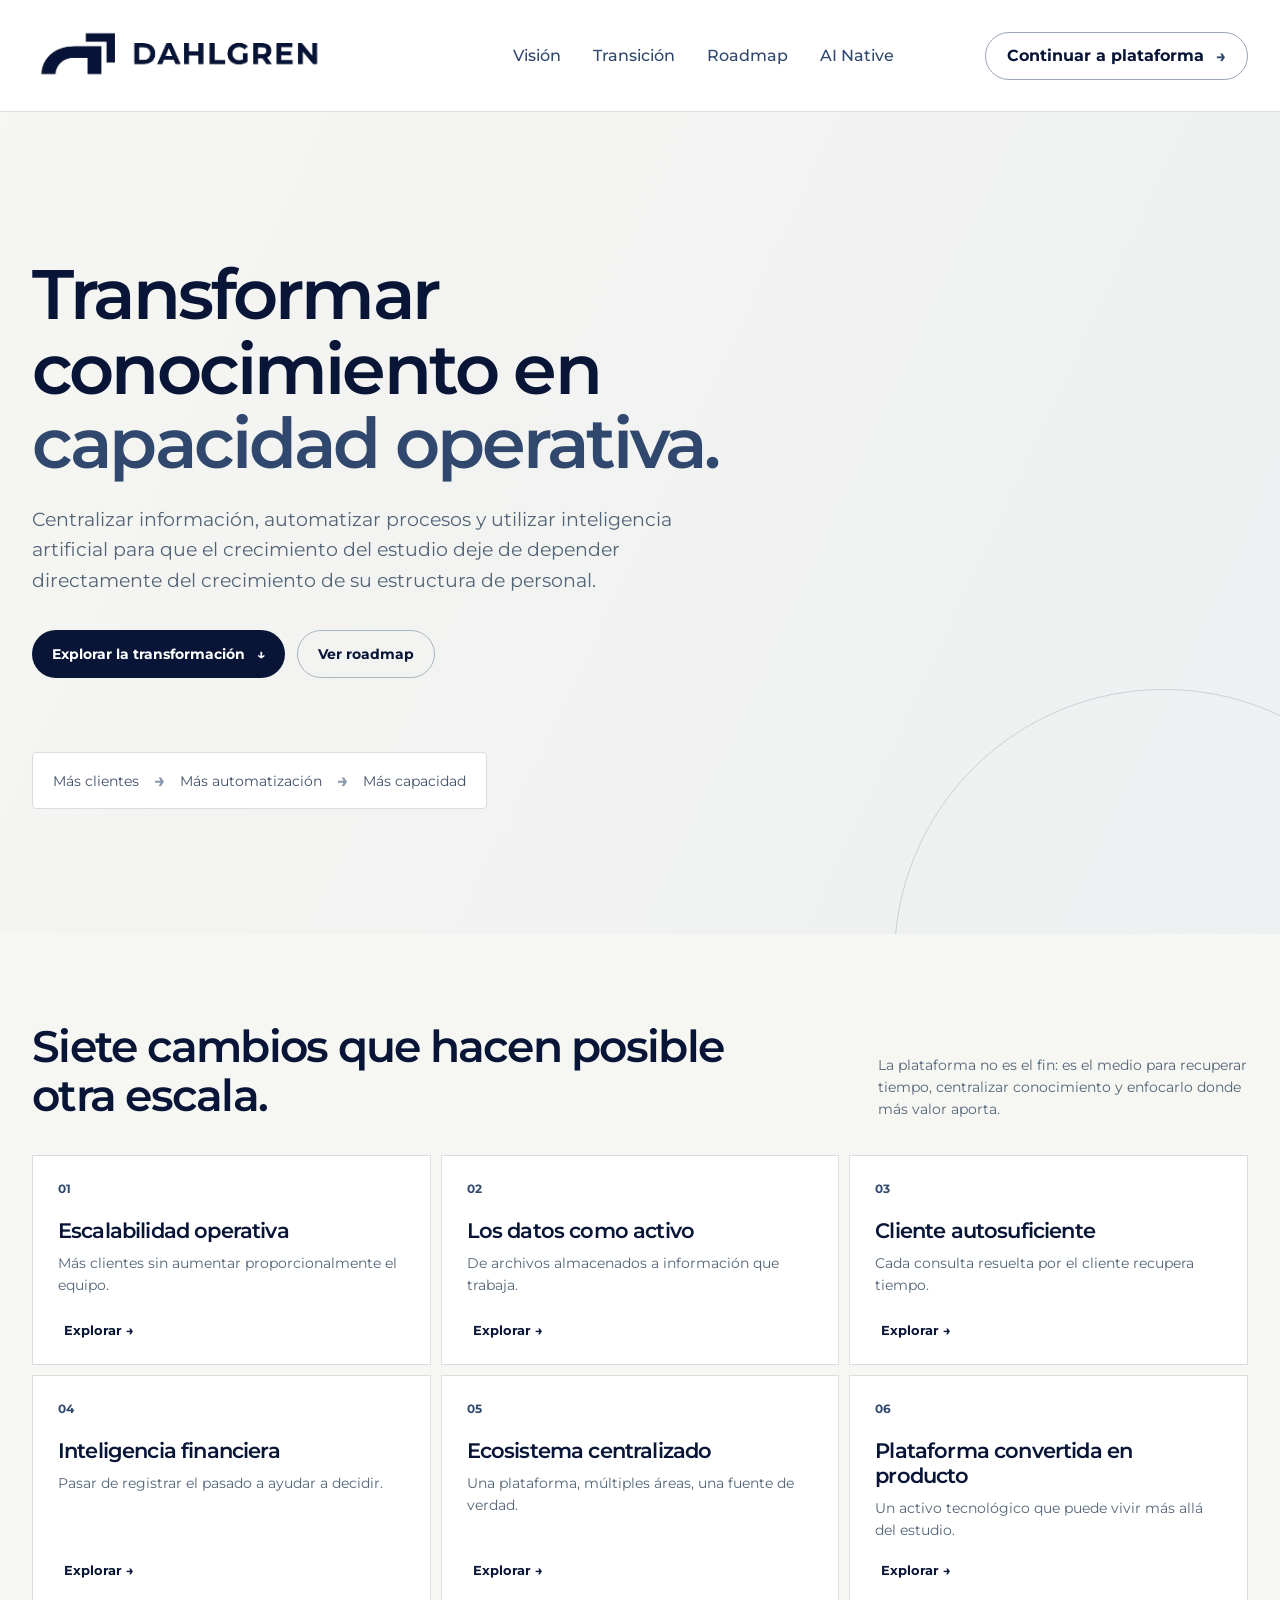
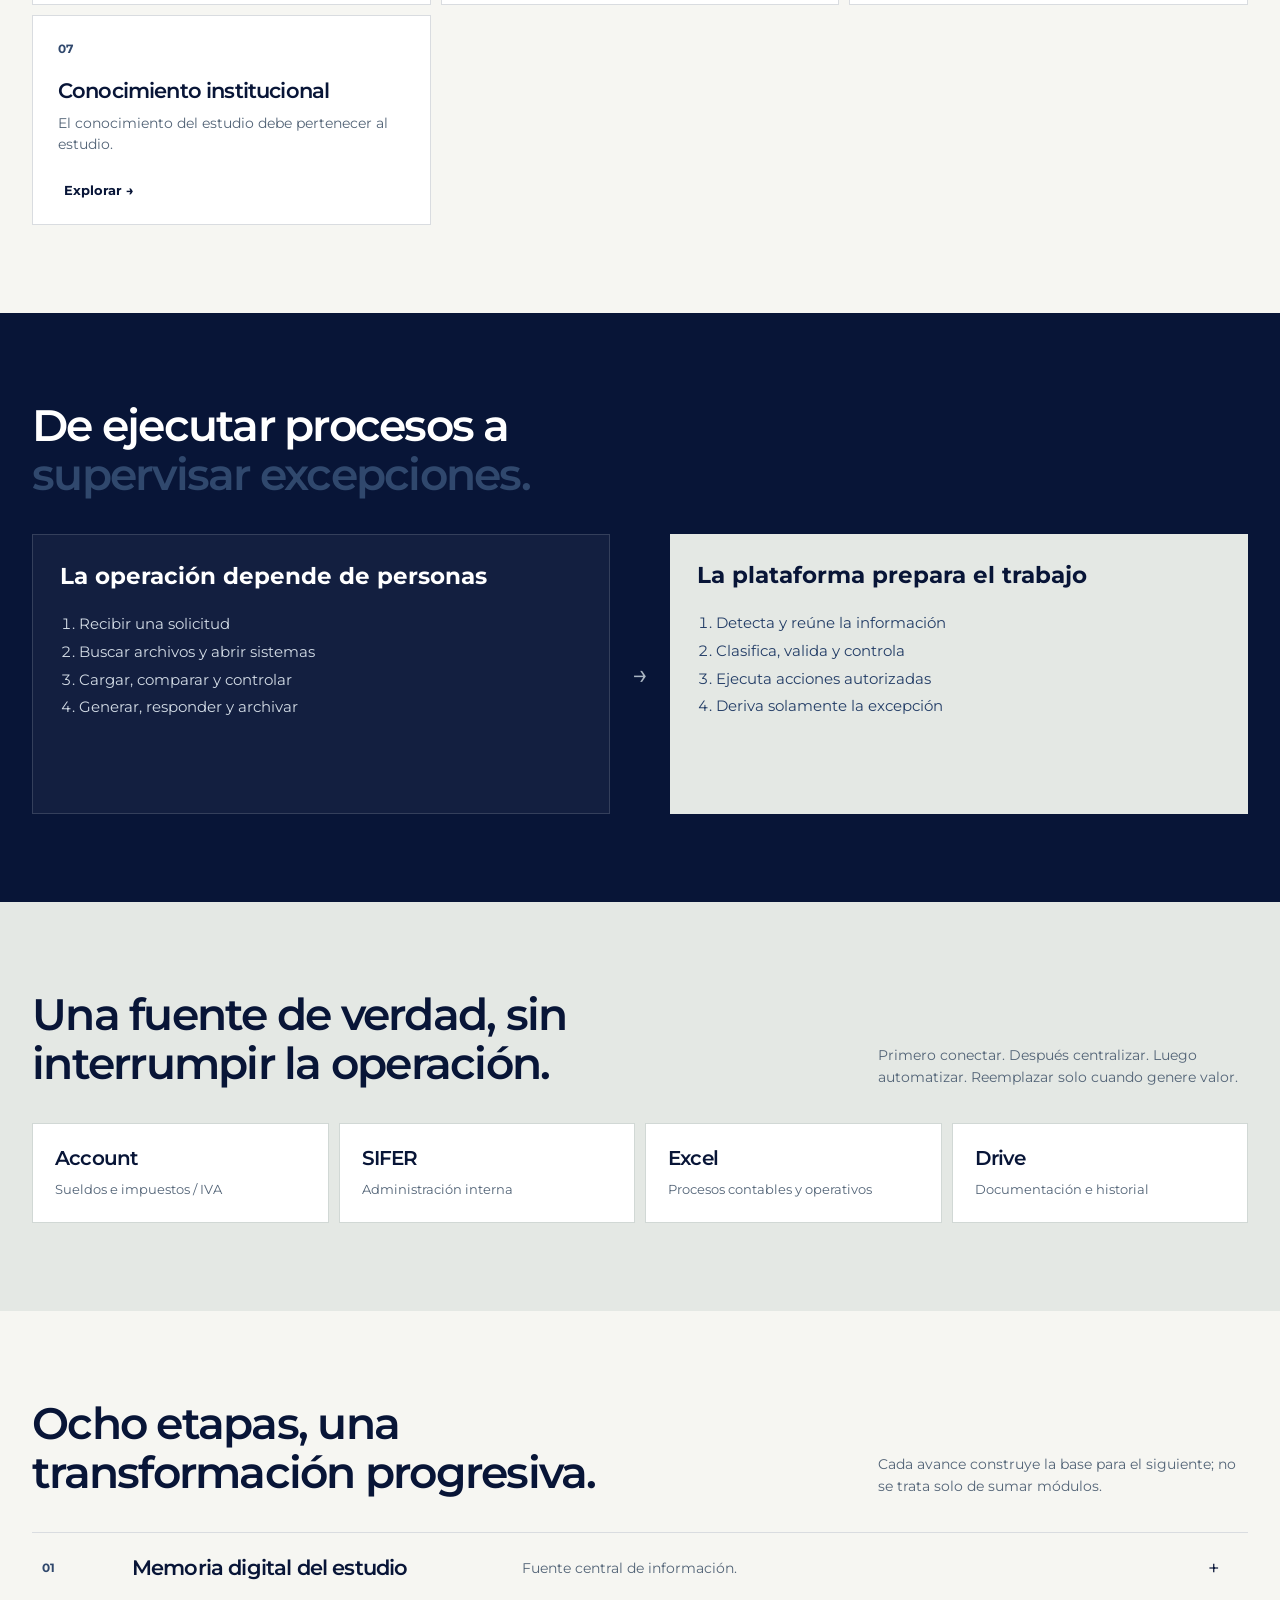
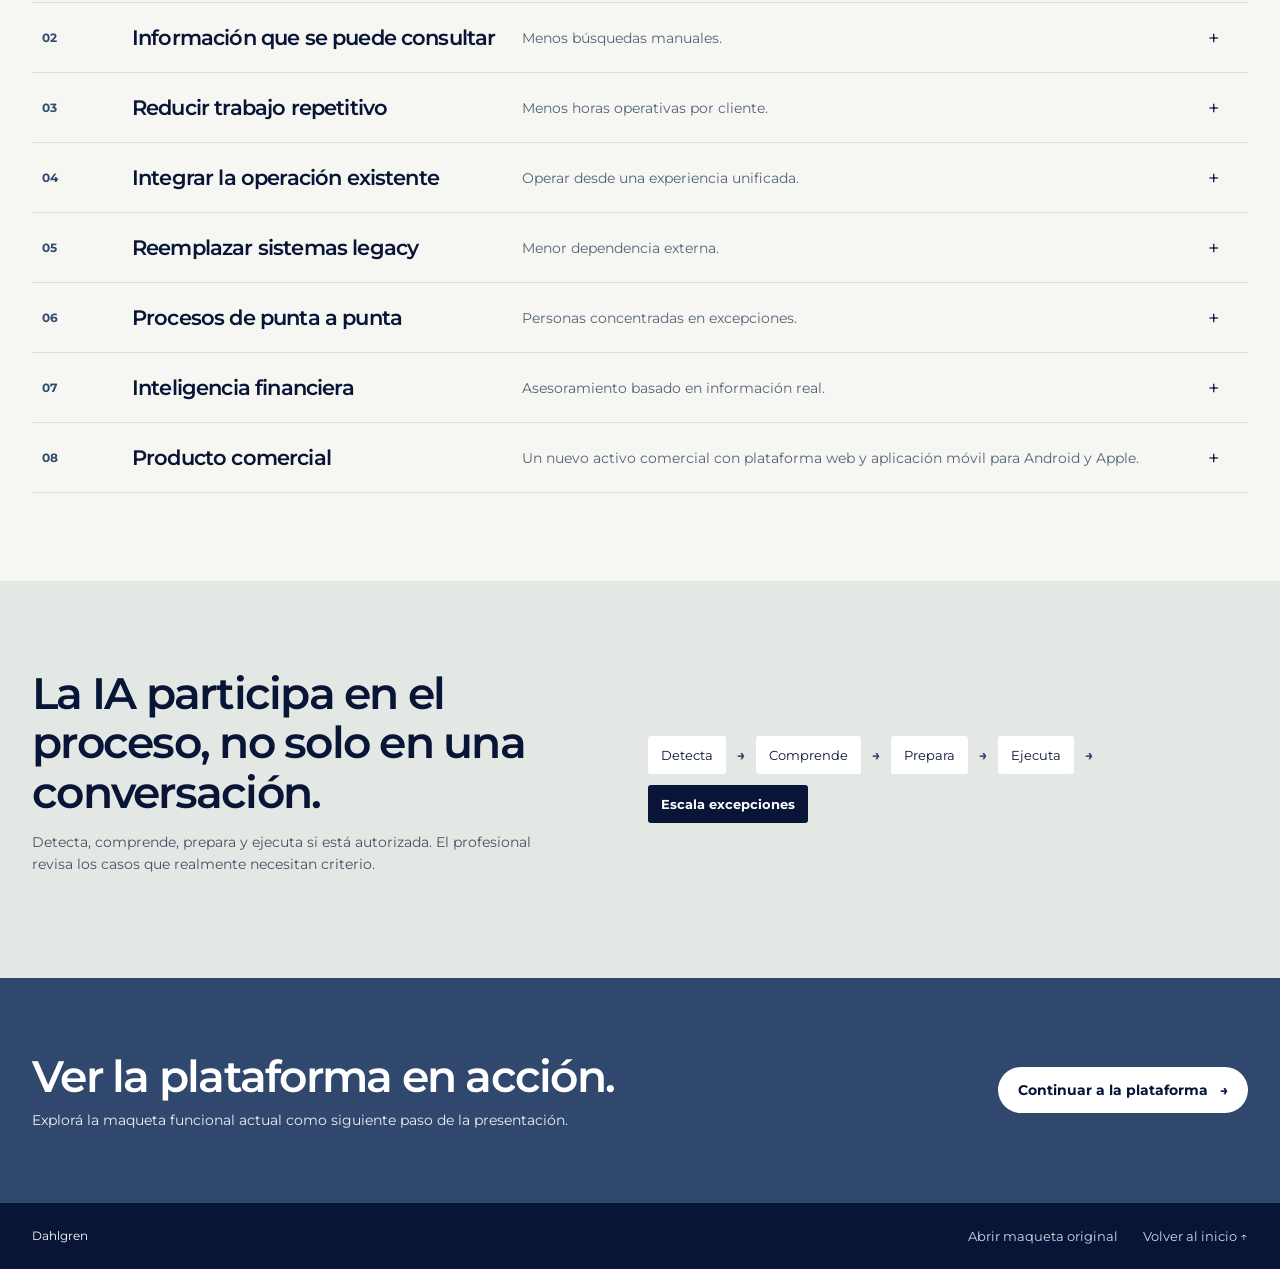
==== commit fff56d8f: "feat: completa recorrido de presentación y presupuesto" ====
--- a/index.html
+++ b/index.html
@@ -18,7 +18,7 @@
   </style>
 </head>
 <body>
-  <header class="topbar"><a class="brand" href="#inicio"><img src="logo-bg-blue.png" alt="Dahlgren"></a><button class="menu-toggle" type="button" aria-expanded="false" aria-controls="main-navigation"><span></span><span></span><span></span><b>Menú</b></button><nav id="main-navigation" aria-label="Navegación principal"><a href="#pilares">Visión</a><a href="#transicion">Transición</a><a href="#roadmap">Roadmap</a><a href="#ia">AI Native</a><a class="mobile-platform" href="index2.html">Plataforma ↗</a></nav><a class="top-action" href="index2.html">Ver plataforma <span>↗</span></a></header>
+  <header class="topbar"><a class="brand" href="#inicio"><img src="logo-bg-blue.png" alt="Dahlgren"></a><button class="menu-toggle" type="button" aria-expanded="false" aria-controls="main-navigation"><span></span><span></span><span></span><b>Menú</b></button><nav id="main-navigation" aria-label="Navegación principal"><a href="#pilares">Visión</a><a href="#transicion">Transición</a><a href="#roadmap">Roadmap</a><a href="#ia">AI Native</a><a class="mobile-platform" href="index2.html">Continuar a plataforma →</a></nav><a class="top-action" href="index2.html">Continuar a plataforma <span>→</span></a></header>
   <main class="presentation-main">
     <section id="inicio" class="hero"><div class="eyebrow">PRESENTACIÓN ESTRATÉGICA · 2026—2030</div><h1>Transformar conocimiento en <em>capacidad operativa.</em></h1><p>Centralizar información, automatizar procesos y utilizar inteligencia artificial para que el crecimiento del estudio deje de depender directamente del crecimiento de su estructura de personal.</p><div class="hero-actions"><a class="button primary" href="#pilares">Explorar la transformación <b>↓</b></a><a class="button secondary" href="#roadmap">Ver roadmap</a></div><div class="hero-metric"><span>Más clientes</span><b>→</b><span>Más automatización</span><b>→</b><span>Más capacidad</span></div></section>
     <section id="pilares" class="section pillars"><div class="section-heading"><div><div class="eyebrow">LA VISIÓN</div><h2>Siete cambios que hacen posible otra escala.</h2></div><p>La plataforma no es el fin: es el medio para recuperar tiempo, centralizar conocimiento y enfocarlo donde más valor aporta.</p></div><div id="pillar-grid" class="pillar-grid"></div></section>
@@ -26,11 +26,12 @@
     <section id="sistemas" class="section systems"><div class="section-heading"><div><div class="eyebrow">TRANSICIÓN PROGRESIVA</div><h2>Una fuente de verdad, sin interrumpir la operación.</h2></div><p>Primero conectar. Después centralizar. Luego automatizar. Reemplazar solo cuando genere valor.</p></div><div id="systems-grid" class="systems-grid"></div></section>
     <section id="roadmap" class="section roadmap"><div class="section-heading"><div><div class="eyebrow">ROADMAP</div><h2>Ocho etapas, una transformación progresiva.</h2></div><p>Cada avance construye la base para el siguiente; no se trata solo de sumar módulos.</p></div><div id="roadmap-list" class="roadmap-list"></div></section>
     <section id="ia" class="section ai"><div><div class="eyebrow">AI NATIVE</div><h2>La IA participa en el proceso, no solo en una conversación.</h2><p>Detecta, comprende, prepara y ejecuta si está autorizada. El profesional revisa los casos que realmente necesitan criterio.</p></div><div class="ai-flow"><span>Detecta</span><b>→</b><span>Comprende</span><b>→</b><span>Prepara</span><b>→</b><span>Ejecuta</span><b>→</b><strong>Escala excepciones</strong></div></section>
-    <section class="platform-call"><div><div class="eyebrow">LA EXPERIENCIA FUNCIONAL</div><h2>Ver la plataforma en acción.</h2><p>Explorá la maqueta funcional actual sin salir de esta narrativa.</p></div><a class="button light" href="index2.html">Explorar maqueta <b>↗</b></a></section>
+    <section class="platform-call"><div><div class="eyebrow">LA EXPERIENCIA FUNCIONAL</div><h2>Ver la plataforma en acción.</h2><p>Explorá la maqueta funcional actual como siguiente paso de la presentación.</p></div><a class="button light" href="index2.html">Continuar a la plataforma <b>→</b></a></section>
   </main>
   <footer><span>Dahlgren</span><a href="maqueta-original.html">Abrir maqueta original</a><a href="#inicio">Volver al inicio ↑</a></footer>
   <dialog id="detail-dialog"><button class="close" aria-label="Cerrar">×</button><div id="detail-content"></div></dialog>
   <script src="assets/js/presentation.js"></script>
+  <script src="assets/js/presentation-mobile.js"></script>
   <script src="assets/js/header-menu.js"></script>
   <div id="app"></div>
   <div id="toast" role="status"></div>
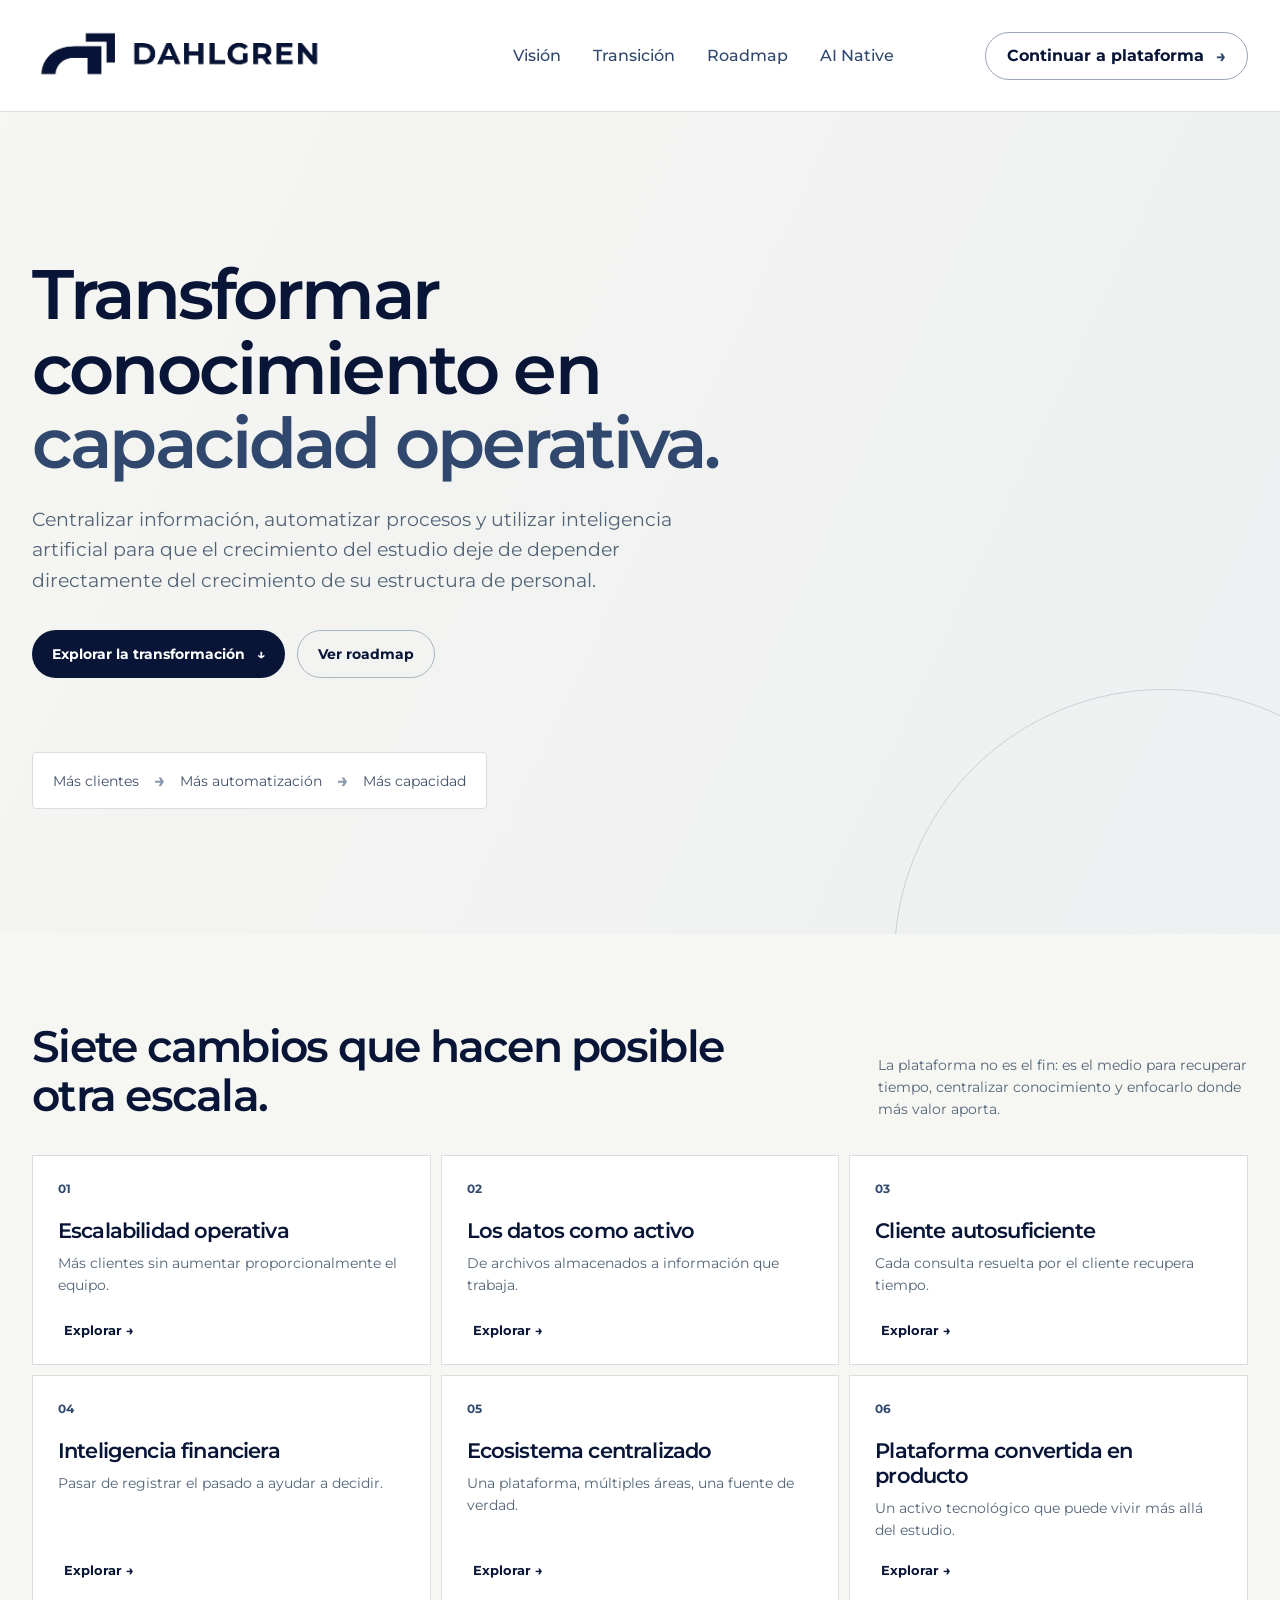
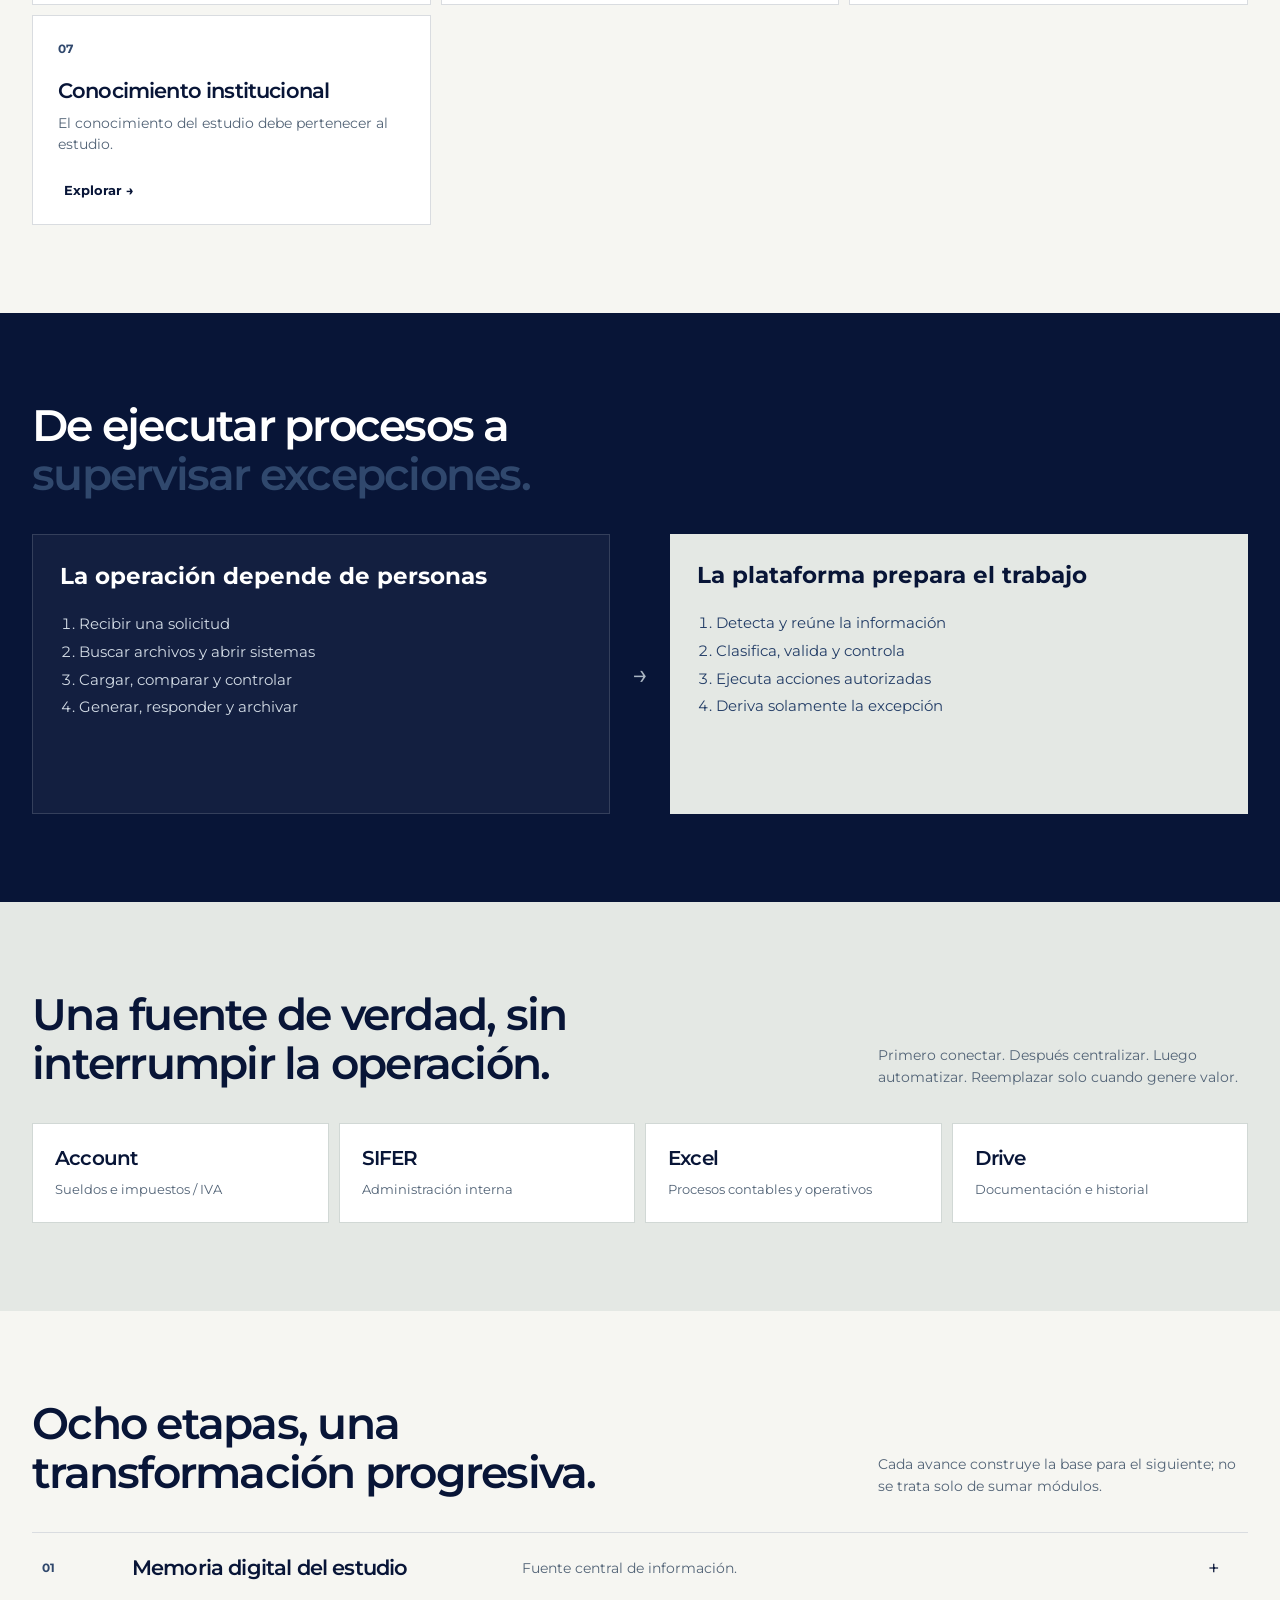
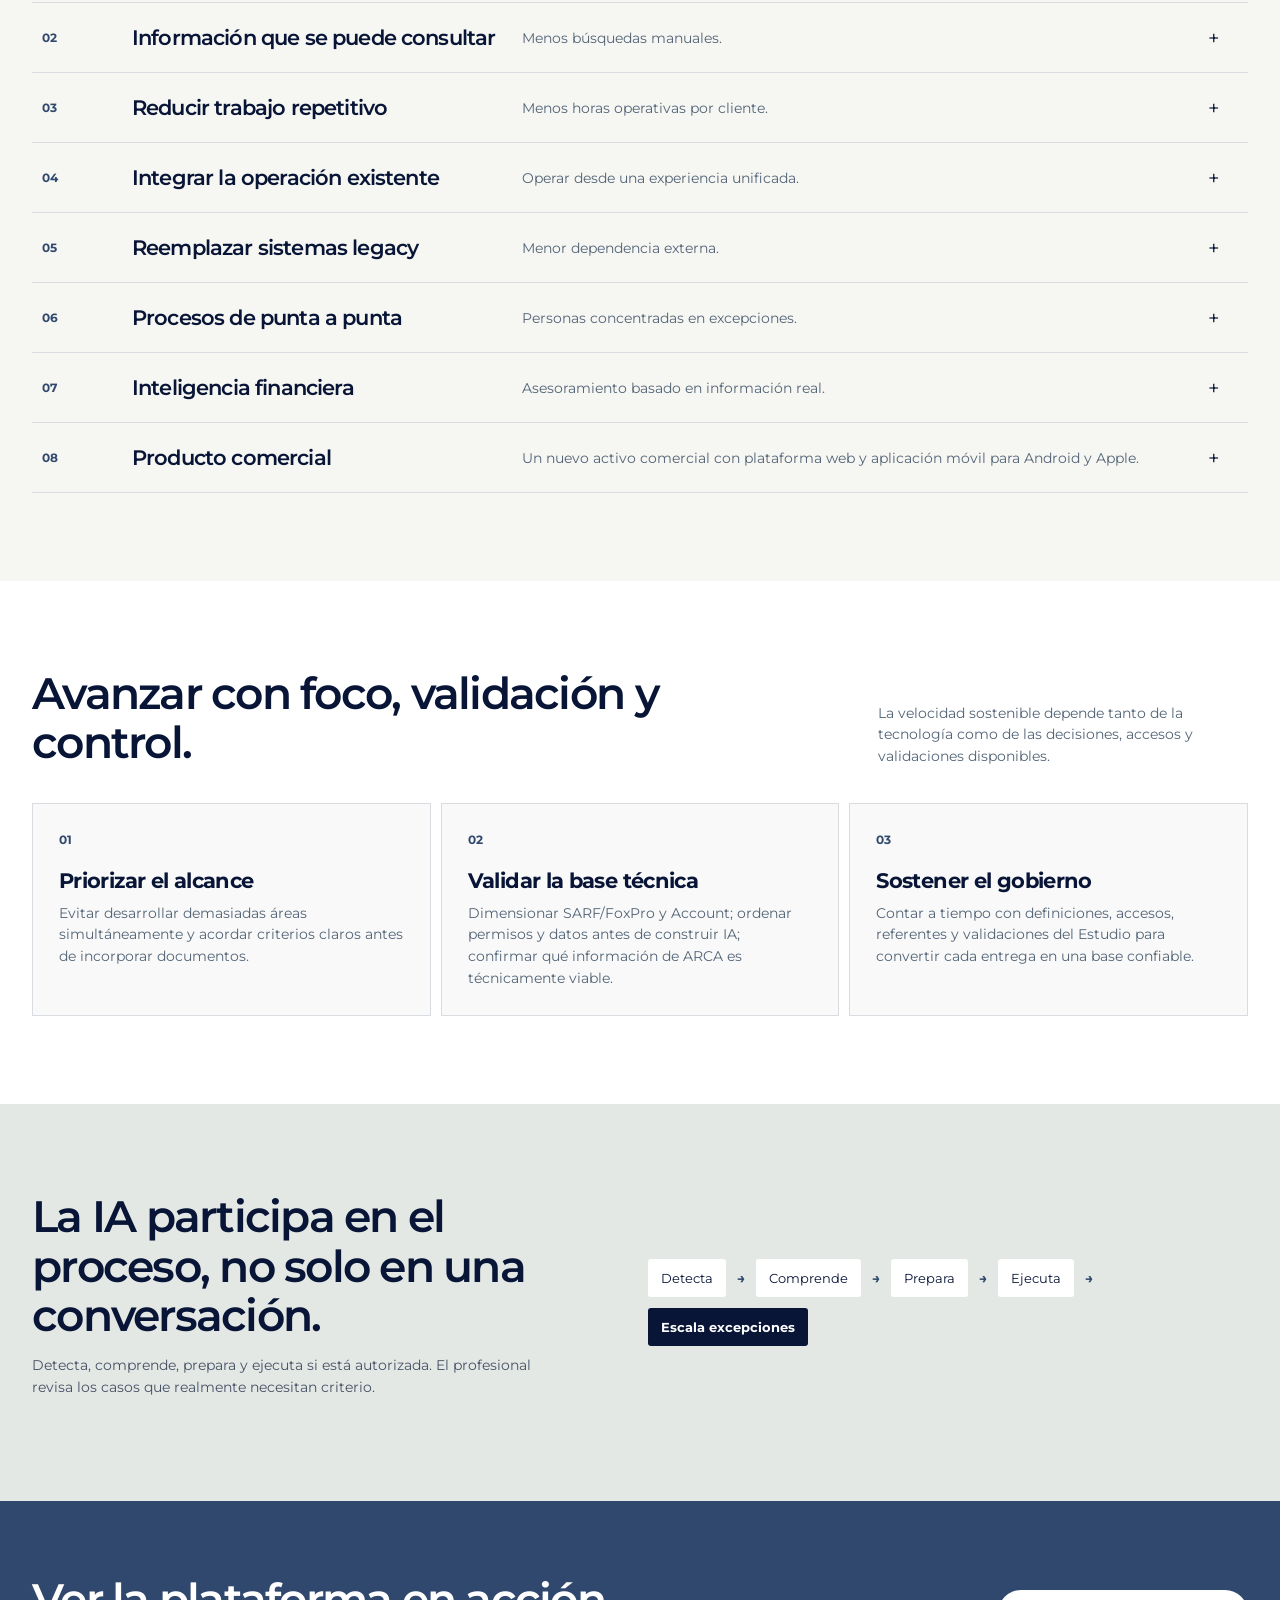
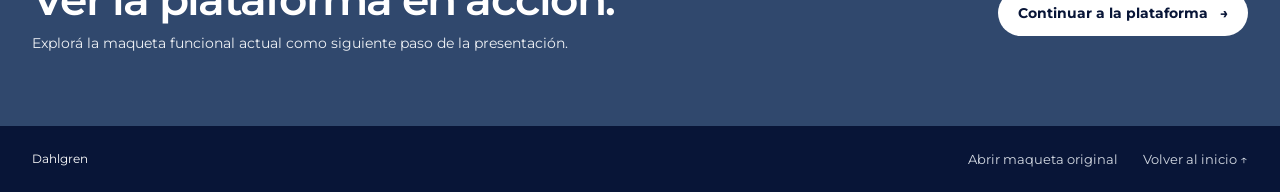
==== commit 4841a7b4: "feat: agrega condiciones de avance a la presentación" ====
--- a/index.html
+++ b/index.html
@@ -25,6 +25,7 @@
     <section id="transicion" class="section change"><div class="eyebrow">CÓMO CAMBIA EL TRABAJO</div><h2>De ejecutar procesos a <em>supervisar excepciones.</em></h2><div class="comparison"><article><span>HOY</span><h3>La operación depende de personas</h3><ol><li>Recibir una solicitud</li><li>Buscar archivos y abrir sistemas</li><li>Cargar, comparar y controlar</li><li>Generar, responder y archivar</li></ol></article><div class="arrow">→</div><article class="future"><span>OBJETIVO</span><h3>La plataforma prepara el trabajo</h3><ol><li>Detecta y reúne la información</li><li>Clasifica, valida y controla</li><li>Ejecuta acciones autorizadas</li><li>Deriva solamente la excepción</li></ol></article></div></section>
     <section id="sistemas" class="section systems"><div class="section-heading"><div><div class="eyebrow">TRANSICIÓN PROGRESIVA</div><h2>Una fuente de verdad, sin interrumpir la operación.</h2></div><p>Primero conectar. Después centralizar. Luego automatizar. Reemplazar solo cuando genere valor.</p></div><div id="systems-grid" class="systems-grid"></div></section>
     <section id="roadmap" class="section roadmap"><div class="section-heading"><div><div class="eyebrow">ROADMAP</div><h2>Ocho etapas, una transformación progresiva.</h2></div><p>Cada avance construye la base para el siguiente; no se trata solo de sumar módulos.</p></div><div id="roadmap-list" class="roadmap-list"></div></section>
+    <section class="section conditions"><div class="section-heading"><div><div class="eyebrow">CONDICIONES DE AVANCE</div><h2>Avanzar con foco, validación y control.</h2></div><p>La velocidad sostenible depende tanto de la tecnología como de las decisiones, accesos y validaciones disponibles.</p></div><div class="conditions-grid"><article><span>01</span><h3>Priorizar el alcance</h3><p>Evitar desarrollar demasiadas áreas simultáneamente y acordar criterios claros antes de incorporar documentos.</p></article><article><span>02</span><h3>Validar la base técnica</h3><p>Dimensionar SARF/FoxPro y Account; ordenar permisos y datos antes de construir IA; confirmar qué información de ARCA es técnicamente viable.</p></article><article><span>03</span><h3>Sostener el gobierno</h3><p>Contar a tiempo con definiciones, accesos, referentes y validaciones del Estudio para convertir cada entrega en una base confiable.</p></article></div></section>
     <section id="ia" class="section ai"><div><div class="eyebrow">AI NATIVE</div><h2>La IA participa en el proceso, no solo en una conversación.</h2><p>Detecta, comprende, prepara y ejecuta si está autorizada. El profesional revisa los casos que realmente necesitan criterio.</p></div><div class="ai-flow"><span>Detecta</span><b>→</b><span>Comprende</span><b>→</b><span>Prepara</span><b>→</b><span>Ejecuta</span><b>→</b><strong>Escala excepciones</strong></div></section>
     <section class="platform-call"><div><div class="eyebrow">LA EXPERIENCIA FUNCIONAL</div><h2>Ver la plataforma en acción.</h2><p>Explorá la maqueta funcional actual como siguiente paso de la presentación.</p></div><a class="button light" href="index2.html">Continuar a la plataforma <b>→</b></a></section>
   </main>
--- a/assets/css/presentation-refinements.css
+++ b/assets/css/presentation-refinements.css
@@ -2,3 +2,4 @@
 .topbar{height:112px;background:#fff;border-bottom-color:#d9dce0;gap:28px}.brand img{width:390px;height:78px;max-width:38vw;object-fit:contain;object-position:left center}.topbar nav{gap:32px}.topbar nav a{font-size:16px;font-weight:500;color:#30486d}.topbar .top-action{padding:13px 21px;font-size:16px;border-color:#9aa6b6;color:#081537}.hero{padding-bottom:125px}.hero-metric{position:relative;bottom:auto;margin-top:74px;display:inline-flex;padding:16px 20px;background:#fff;border:1px solid #d9dce0;border-radius:4px}.mobile-platform,.menu-toggle{display:none}
 @media(max-width:1200px){.topbar{position:sticky;justify-content:space-between;gap:14px}.brand img{max-width:46vw}.topbar nav{display:none}.menu-toggle{display:grid;grid-template-columns:18px auto;grid-template-rows:repeat(3,3px);gap:3px 8px;align-items:center;padding:10px 13px;border:1px solid #9aa6b6;border-radius:99px;background:#fff;color:#081537;font:600 14px Montserrat;cursor:pointer}.menu-toggle span{grid-column:1;width:18px;height:2px;background:#081537;transition:.18s}.menu-toggle b{grid-column:2;grid-row:1/4;font-weight:600}.topbar nav,.topbar.menu-open nav{position:absolute;top:calc(100% + 8px);right:max(20px,calc((100vw - 1240px)/2));width:260px;margin:0;padding:10px;background:#fff;border:1px solid #d9dce0;box-shadow:0 14px 30px rgba(8,21,55,.14);overflow:visible;flex-direction:column;gap:0}.topbar.menu-open nav{display:flex}.topbar nav a{padding:13px 12px;border-bottom:1px solid #edf0f2;font-size:15px;white-space:normal}.topbar nav a:last-child{border-bottom:0}.topbar nav .mobile-platform{display:block;color:#081537;font-weight:700}.topbar.menu-open .menu-toggle span:first-child{transform:translateY(5px) rotate(45deg)}.topbar.menu-open .menu-toggle span:nth-child(2){opacity:0}.topbar.menu-open .menu-toggle span:nth-child(3){transform:translateY(-5px) rotate(-45deg)}}
 @media(max-width:760px){.topbar{height:94px;padding:10px 20px}.brand img{width:min(245px,58vw);height:auto;max-width:58vw}.topbar .top-action{display:none}.topbar nav,.topbar.menu-open nav{right:16px;width:min(280px,calc(100vw - 32px))}.hero{padding-bottom:55px}.hero-metric{margin-top:48px}}
+.conditions{background:#fff}.conditions-grid{display:grid;grid-template-columns:repeat(3,1fr);gap:10px}.conditions-grid article{padding:26px;border:1px solid #d9dce0;background:#f8f9f8}.conditions-grid span{color:#30486d;font-size:12px;font-weight:700}.conditions-grid h3{margin:20px 0 10px;font-size:21px;letter-spacing:-.03em}.conditions-grid p{margin:0;color:#536477;font-size:14px;line-height:1.55}@media(max-width:760px){.conditions-grid{grid-template-columns:1fr}}
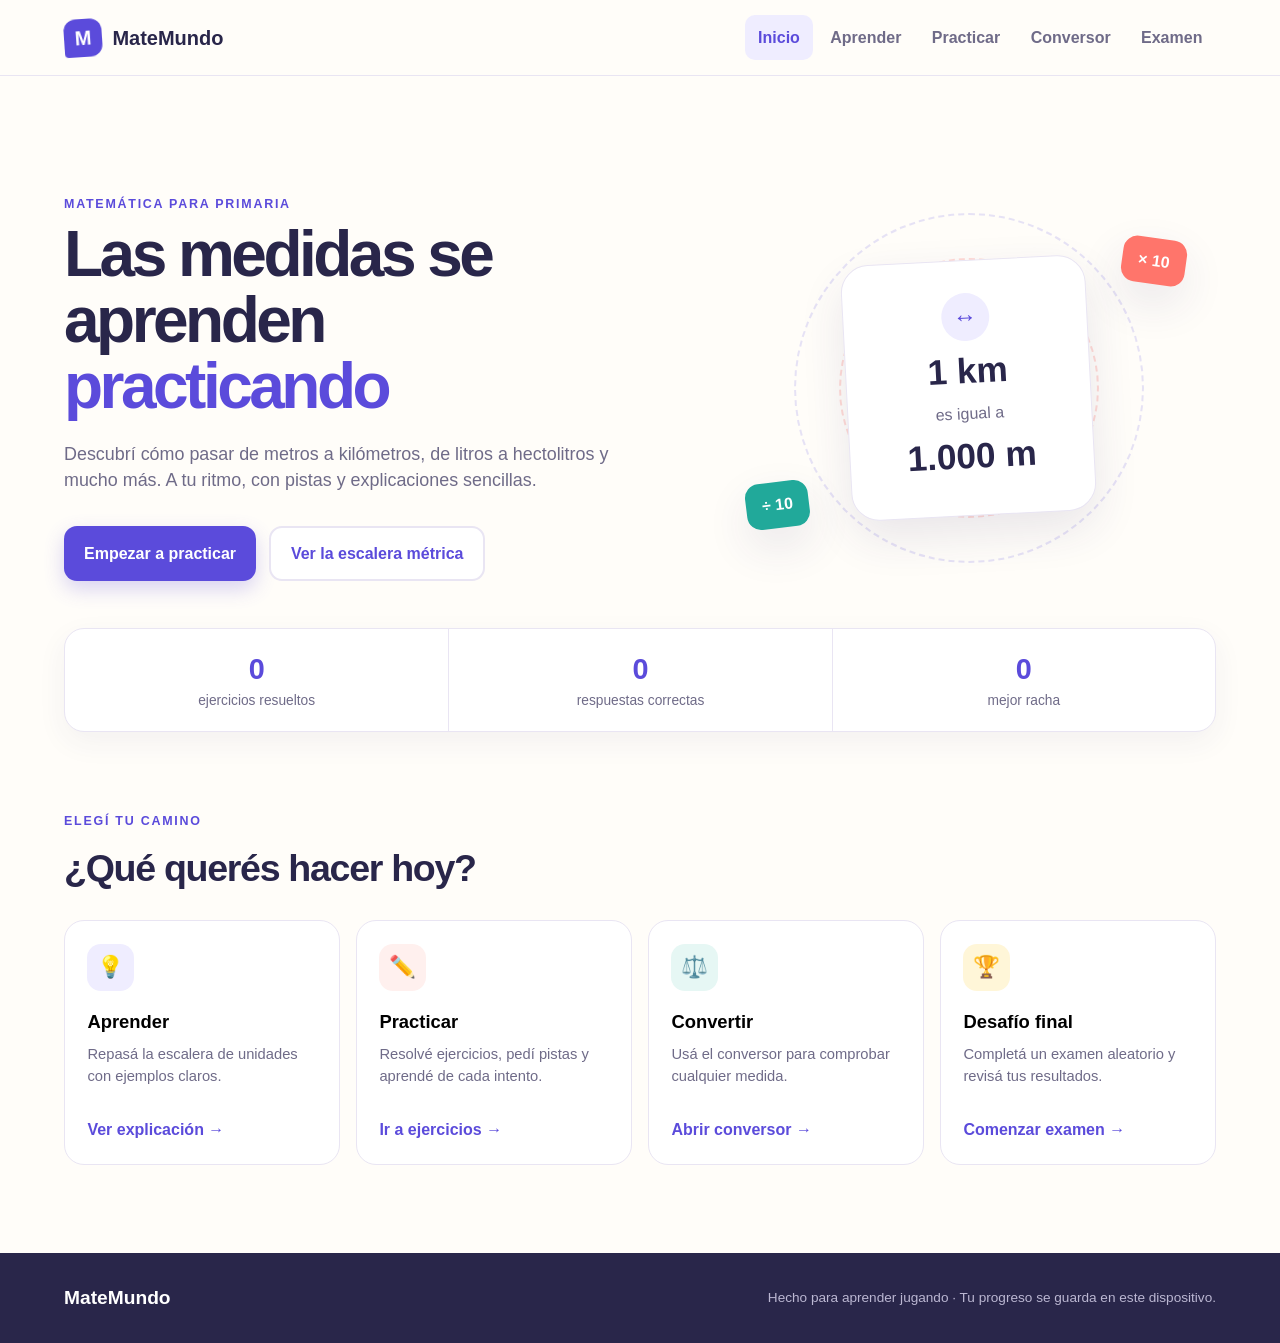
==== commit c867de13: "first commit" ====
--- a/index.html
+++ b/index.html
@@ -1,43 +1,195 @@
 <!doctype html>
 <html lang="es">
-<head>
-  <meta charset="UTF-8">
-  <meta name="viewport" content="width=device-width, initial-scale=1.0">
-  <title>Dahlgren | Transformación estratégica</title>
-  <link rel="stylesheet" href="assets/css/presentation.css">
-  <link rel="preconnect" href="https://fonts.googleapis.com">
-  <link rel="preconnect" href="https://fonts.gstatic.com" crossorigin>
-  <link href="https://fonts.googleapis.com/css2?family=DM+Sans:wght@400;500;600;700&family=Montserrat:wght@400;500;600;700&family=Playfair+Display:wght@600;700&display=swap" rel="stylesheet">
-  <link rel="stylesheet" href="assets/css/styles.css">
-  <link rel="stylesheet" href="assets/css/brand-theme.css">
-  <link rel="stylesheet" href="assets/css/presentation.css">
-  <link rel="stylesheet" href="assets/css/presentation-refinements.css">
-  <style>
-    .prototype-switch{position:fixed;right:18px;bottom:18px;z-index:20;padding:9px 12px;border:1px solid #cbd1d8;border-radius:999px;background:#fff;color:#081537;font:600 12px 'DM Sans',sans-serif;text-decoration:none;box-shadow:0 5px 18px rgba(8,21,55,.14)}
-    .prototype-switch:hover{background:#eeebe4}
-  </style>
-</head>
-<body>
-  <header class="topbar"><a class="brand" href="#inicio"><img src="logo-bg-blue.png" alt="Dahlgren"></a><button class="menu-toggle" type="button" aria-expanded="false" aria-controls="main-navigation"><span></span><span></span><span></span><b>Menú</b></button><nav id="main-navigation" aria-label="Navegación principal"><a href="#pilares">Visión</a><a href="#transicion">Transición</a><a href="#roadmap">Roadmap</a><a href="#ia">AI Native</a><a class="mobile-platform" href="index2.html">Continuar a plataforma →</a></nav><a class="top-action" href="index2.html">Continuar a plataforma <span>→</span></a></header>
-  <main class="presentation-main">
-    <section id="inicio" class="hero"><div class="eyebrow">PRESENTACIÓN ESTRATÉGICA · 2026—2030</div><h1>Transformar conocimiento en <em>capacidad operativa.</em></h1><p>Centralizar información, automatizar procesos y utilizar inteligencia artificial para que el crecimiento del estudio deje de depender directamente del crecimiento de su estructura de personal.</p><div class="hero-actions"><a class="button primary" href="#pilares">Explorar la transformación <b>↓</b></a><a class="button secondary" href="#roadmap">Ver roadmap</a></div><div class="hero-metric"><span>Más clientes</span><b>→</b><span>Más automatización</span><b>→</b><span>Más capacidad</span></div></section>
-    <section id="pilares" class="section pillars"><div class="section-heading"><div><div class="eyebrow">LA VISIÓN</div><h2>Siete cambios que hacen posible otra escala.</h2></div><p>La plataforma no es el fin: es el medio para recuperar tiempo, centralizar conocimiento y enfocarlo donde más valor aporta.</p></div><div id="pillar-grid" class="pillar-grid"></div></section>
-    <section id="transicion" class="section change"><div class="eyebrow">CÓMO CAMBIA EL TRABAJO</div><h2>De ejecutar procesos a <em>supervisar excepciones.</em></h2><div class="comparison"><article><span>HOY</span><h3>La operación depende de personas</h3><ol><li>Recibir una solicitud</li><li>Buscar archivos y abrir sistemas</li><li>Cargar, comparar y controlar</li><li>Generar, responder y archivar</li></ol></article><div class="arrow">→</div><article class="future"><span>OBJETIVO</span><h3>La plataforma prepara el trabajo</h3><ol><li>Detecta y reúne la información</li><li>Clasifica, valida y controla</li><li>Ejecuta acciones autorizadas</li><li>Deriva solamente la excepción</li></ol></article></div></section>
-    <section id="sistemas" class="section systems"><div class="section-heading"><div><div class="eyebrow">TRANSICIÓN PROGRESIVA</div><h2>Una fuente de verdad, sin interrumpir la operación.</h2></div><p>Primero conectar. Después centralizar. Luego automatizar. Reemplazar solo cuando genere valor.</p></div><div id="systems-grid" class="systems-grid"></div></section>
-    <section id="roadmap" class="section roadmap"><div class="section-heading"><div><div class="eyebrow">ROADMAP</div><h2>Ocho etapas, una transformación progresiva.</h2></div><p>Cada avance construye la base para el siguiente; no se trata solo de sumar módulos.</p></div><div id="roadmap-list" class="roadmap-list"></div></section>
-    <section class="section conditions"><div class="section-heading"><div><div class="eyebrow">CONDICIONES DE AVANCE</div><h2>Avanzar con foco, validación y control.</h2></div><p>La velocidad sostenible depende tanto de la tecnología como de las decisiones, accesos y validaciones disponibles.</p></div><div class="conditions-grid"><article><span>01</span><h3>Priorizar el alcance</h3><p>Evitar desarrollar demasiadas áreas simultáneamente y acordar criterios claros antes de incorporar documentos.</p></article><article><span>02</span><h3>Validar la base técnica</h3><p>Dimensionar SARF/FoxPro y Account; ordenar permisos y datos antes de construir IA; confirmar qué información de ARCA es técnicamente viable.</p></article><article><span>03</span><h3>Sostener el gobierno</h3><p>Contar a tiempo con definiciones, accesos, referentes y validaciones del Estudio para convertir cada entrega en una base confiable.</p></article></div></section>
-    <section id="ia" class="section ai"><div><div class="eyebrow">AI NATIVE</div><h2>La IA participa en el proceso, no solo en una conversación.</h2><p>Detecta, comprende, prepara y ejecuta si está autorizada. El profesional revisa los casos que realmente necesitan criterio.</p></div><div class="ai-flow"><span>Detecta</span><b>→</b><span>Comprende</span><b>→</b><span>Prepara</span><b>→</b><span>Ejecuta</span><b>→</b><strong>Escala excepciones</strong></div></section>
-    <section class="platform-call"><div><div class="eyebrow">LA EXPERIENCIA FUNCIONAL</div><h2>Ver la plataforma en acción.</h2><p>Explorá la maqueta funcional actual como siguiente paso de la presentación.</p></div><a class="button light" href="index2.html">Continuar a la plataforma <b>→</b></a></section>
-  </main>
-  <footer><span>Dahlgren</span><a href="maqueta-original.html">Abrir maqueta original</a><a href="#inicio">Volver al inicio ↑</a></footer>
-  <dialog id="detail-dialog"><button class="close" aria-label="Cerrar">×</button><div id="detail-content"></div></dialog>
-  <script src="assets/js/presentation.js"></script>
-  <script src="assets/js/presentation-mobile.js"></script>
-  <script src="assets/js/header-menu.js"></script>
-  <div id="app"></div>
-  <div id="toast" role="status"></div>
-  <a class="prototype-switch" href="index2.html">Ver alternativa por agentes →</a>
-  <script src="assets/js/app.js"></script>
-  <script src="assets/js/client-messaging.js"></script>
-</body>
+  <head>
+    <meta charset="UTF-8">
+    <meta name="viewport" content="width=device-width, initial-scale=1.0">
+    <meta name="description" content="Práctica de medidas y conversiones para estudiantes de primaria.">
+    <meta name="theme-color" content="#5b4bdb">
+    <title>MateMundo — Medidas y conversiones</title>
+    <link rel="stylesheet" href="css/styles.css">
+  </head>
+  <body>
+    <a class="skip-link" href="#contenido">Saltar al contenido</a>
+
+    <header class="site-header">
+      <a class="brand" href="#inicio" data-go="inicio" aria-label="MateMundo, inicio">
+        <span class="brand-mark" aria-hidden="true">M</span>
+        <span>MateMundo</span>
+      </a>
+      <nav aria-label="Navegación principal">
+        <button class="nav-button active" type="button" data-view="inicio">Inicio</button>
+        <button class="nav-button" type="button" data-view="aprender">Aprender</button>
+        <button class="nav-button" type="button" data-view="practicar">Practicar</button>
+        <button class="nav-button" type="button" data-view="convertir">Conversor</button>
+        <button class="nav-button" type="button" data-view="examen">Examen</button>
+      </nav>
+    </header>
+
+    <main id="contenido">
+      <section class="view active" id="inicio" aria-labelledby="titulo-inicio">
+        <div class="hero">
+          <div class="hero-copy">
+            <p class="eyebrow">Matemática para primaria</p>
+            <h1 id="titulo-inicio">Las medidas se aprenden <span>practicando</span></h1>
+            <p class="hero-text">Descubrí cómo pasar de metros a kilómetros, de litros a hectolitros y mucho más. A tu ritmo, con pistas y explicaciones sencillas.</p>
+            <div class="hero-actions">
+              <button class="button primary" type="button" data-go="practicar">Empezar a practicar</button>
+              <button class="button secondary" type="button" data-go="aprender">Ver la escalera métrica</button>
+            </div>
+          </div>
+          <div class="hero-visual" aria-label="Ejemplo: un kilómetro equivale a mil metros">
+            <div class="orbit orbit-one" aria-hidden="true"></div>
+            <div class="orbit orbit-two" aria-hidden="true"></div>
+            <div class="measure-card large-card">
+              <span class="measure-icon" aria-hidden="true">↔</span>
+              <strong>1 km</strong>
+              <span>es igual a</span>
+              <strong>1.000 m</strong>
+            </div>
+            <span class="float-badge badge-one">× 10</span>
+            <span class="float-badge badge-two">÷ 10</span>
+          </div>
+        </div>
+
+        <div class="stats" aria-label="Tu progreso">
+          <article><strong id="stat-resueltos">0</strong><span>ejercicios resueltos</span></article>
+          <article><strong id="stat-correctos">0</strong><span>respuestas correctas</span></article>
+          <article><strong id="stat-racha">0</strong><span>mejor racha</span></article>
+        </div>
+
+        <section class="section-block" aria-labelledby="elige-camino">
+          <div class="section-heading">
+            <div><p class="eyebrow">Elegí tu camino</p><h2 id="elige-camino">¿Qué querés hacer hoy?</h2></div>
+          </div>
+          <div class="path-grid">
+            <button class="path-card violet" type="button" data-go="aprender">
+              <span class="path-icon" aria-hidden="true">💡</span><strong>Aprender</strong><span>Repasá la escalera de unidades con ejemplos claros.</span><em>Ver explicación →</em>
+            </button>
+            <button class="path-card coral" type="button" data-go="practicar">
+              <span class="path-icon" aria-hidden="true">✏️</span><strong>Practicar</strong><span>Resolvé ejercicios, pedí pistas y aprendé de cada intento.</span><em>Ir a ejercicios →</em>
+            </button>
+            <button class="path-card teal" type="button" data-go="convertir">
+              <span class="path-icon" aria-hidden="true">⚖️</span><strong>Convertir</strong><span>Usá el conversor para comprobar cualquier medida.</span><em>Abrir conversor →</em>
+            </button>
+            <button class="path-card yellow" type="button" data-go="examen">
+              <span class="path-icon" aria-hidden="true">🏆</span><strong>Desafío final</strong><span>Completá un examen aleatorio y revisá tus resultados.</span><em>Comenzar examen →</em>
+            </button>
+          </div>
+        </section>
+      </section>
+
+      <section class="view" id="aprender" aria-labelledby="titulo-aprender">
+        <div class="page-intro">
+          <p class="eyebrow">Primero entendemos</p>
+          <h1 id="titulo-aprender">La escalera de las medidas</h1>
+          <p>Cada escalón cambia el valor 10 veces. Hacia una unidad más pequeña multiplicamos; hacia una más grande dividimos.</p>
+        </div>
+        <div class="learn-layout">
+          <aside class="topic-tabs" aria-label="Tipos de medidas" id="learn-topic-tabs"></aside>
+          <div>
+            <article class="lesson-card">
+              <div class="lesson-title"><span id="lesson-emoji" aria-hidden="true">📏</span><div><p class="eyebrow" id="lesson-kicker">Longitud</p><h2 id="lesson-title">Medimos distancias</h2></div></div>
+              <div class="unit-ladder" id="unit-ladder" aria-label="Escalera de unidades"></div>
+              <div class="direction-grid">
+                <div><span class="direction-arrow right">→</span><strong>Hacia la derecha</strong><p>Multiplicá por 10 en cada salto.</p></div>
+                <div><span class="direction-arrow left">←</span><strong>Hacia la izquierda</strong><p>Dividí por 10 en cada salto.</p></div>
+              </div>
+              <div class="worked-example" id="worked-example"></div>
+            </article>
+            <article class="tip-card"><span aria-hidden="true">🧠</span><div><strong>Truco para recordar</strong><p>Contá los saltos entre las unidades. Por cada salto mové la coma un lugar: a la derecha si multiplicás y a la izquierda si dividís.</p></div></article>
+          </div>
+        </div>
+      </section>
+
+      <section class="view" id="practicar" aria-labelledby="titulo-practicar">
+        <div class="page-intro compact-intro">
+          <p class="eyebrow">Entrenamiento</p>
+          <h1 id="titulo-practicar">Practicá paso a paso</h1>
+          <p>Elegí un tema. Los ejercicios cambian cada vez y podés pedir una pista.</p>
+        </div>
+        <div class="practice-toolbar">
+          <div class="field-group"><label for="practice-topic">Tema</label><select id="practice-topic"></select></div>
+          <div class="session-score"><span>Aciertos</span><strong><span id="practice-correct">0</span>/<span id="practice-total">0</span></strong></div>
+        </div>
+        <article class="exercise-card" id="practice-card">
+          <div class="exercise-meta"><span class="topic-pill" id="practice-pill">Longitud</span><span id="practice-level">Nivel: inicial</span></div>
+          <p class="exercise-label">Completá la conversión</p>
+          <div class="exercise-question" id="practice-question"></div>
+          <form id="practice-form" novalidate>
+            <div class="answer-row">
+              <label class="sr-only" for="practice-answer">Tu respuesta</label>
+              <input id="practice-answer" type="text" inputmode="decimal" autocomplete="off" placeholder="Escribí el resultado">
+              <span class="answer-unit" id="practice-unit"></span>
+            </div>
+            <div class="exercise-actions">
+              <button class="button hint" id="hint-button" type="button">Necesito una pista</button>
+              <button class="button primary" type="submit">Comprobar</button>
+            </div>
+          </form>
+          <div class="hint-box" id="hint-box" hidden></div>
+          <div class="feedback" id="practice-feedback" role="status" aria-live="polite" hidden></div>
+          <button class="button primary next-button" id="next-practice" type="button" hidden>Siguiente ejercicio →</button>
+        </article>
+      </section>
+
+      <section class="view" id="convertir" aria-labelledby="titulo-convertir">
+        <div class="page-intro compact-intro">
+          <p class="eyebrow">Herramienta</p>
+          <h1 id="titulo-convertir">Conversor de medidas</h1>
+          <p>Probá valores y comprobá conversiones al instante.</p>
+        </div>
+        <article class="converter-card">
+          <div class="converter-top"><div class="field-group"><label for="converter-topic">¿Qué medimos?</label><select id="converter-topic"></select></div><button class="swap-button" id="swap-units" type="button" aria-label="Intercambiar unidades">⇄</button></div>
+          <div class="converter-grid">
+            <div class="convert-side"><label for="from-value">Desde</label><div class="convert-control"><input id="from-value" type="text" inputmode="decimal" value="1" aria-label="Valor de origen"><select id="from-unit" aria-label="Unidad de origen"></select></div></div>
+            <div class="equals" aria-hidden="true">=</div>
+            <div class="convert-side"><label for="to-value">Resultado</label><div class="convert-control result"><output id="to-value" aria-live="polite">1.000</output><select id="to-unit" aria-label="Unidad de destino"></select></div></div>
+          </div>
+          <div class="conversion-explanation" id="conversion-explanation"></div>
+        </article>
+      </section>
+
+      <section class="view" id="examen" aria-labelledby="titulo-examen">
+        <div class="page-intro compact-intro">
+          <p class="eyebrow">Desafío final</p>
+          <h1 id="titulo-examen">Examen aleatorio</h1>
+          <p>Mezcla distintos tipos de medidas. Al terminar vas a ver tu puntaje y qué conviene repasar.</p>
+        </div>
+        <div id="exam-setup" class="exam-setup">
+          <div class="challenge-visual" aria-hidden="true">🏅</div>
+          <h2>¿Listo para el desafío?</h2>
+          <p>Elegí cuántas preguntas querés resolver. No hay límite de tiempo.</p>
+          <div class="exam-options" role="group" aria-label="Cantidad de preguntas">
+            <button class="option-button" type="button" data-count="5">5<br><span>rápido</span></button>
+            <button class="option-button selected" type="button" data-count="10">10<br><span>completo</span></button>
+            <button class="option-button" type="button" data-count="15">15<br><span>gran desafío</span></button>
+          </div>
+          <button class="button primary wide" id="start-exam" type="button">Comenzar examen</button>
+        </div>
+
+        <article id="exam-running" class="exercise-card" hidden>
+          <div class="exam-progress-header"><strong>Pregunta <span id="exam-current">1</span> de <span id="exam-total">10</span></strong><span id="exam-topic-label"></span></div>
+          <div class="progress-track"><span id="exam-progress-bar"></span></div>
+          <p class="exercise-label">Convertí la medida</p>
+          <div class="exercise-question" id="exam-question"></div>
+          <form id="exam-form" novalidate>
+            <div class="answer-row"><label class="sr-only" for="exam-answer">Tu respuesta</label><input id="exam-answer" type="text" inputmode="decimal" autocomplete="off" placeholder="Escribí el resultado"><span class="answer-unit" id="exam-unit"></span></div>
+            <button class="button primary wide" type="submit">Guardar y continuar</button>
+          </form>
+        </article>
+
+        <div id="exam-result" class="result-card" hidden>
+          <div class="result-ring"><strong id="result-percent">0%</strong><span>resultado</span></div>
+          <h2 id="result-title">¡Buen trabajo!</h2>
+          <p id="result-summary"></p>
+          <div class="review-list" id="review-list"></div>
+          <div class="result-actions"><button class="button secondary" id="back-to-practice" type="button">Seguir practicando</button><button class="button primary" id="retry-exam" type="button">Intentar otro examen</button></div>
+        </div>
+      </section>
+    </main>
+
+    <footer><span>MateMundo</span><p>Hecho para aprender jugando · Tu progreso se guarda en este dispositivo.</p></footer>
+    <noscript>Necesitás activar JavaScript para usar los ejercicios y el conversor.</noscript>
+    <script type="module" src="js/app.js"></script>
+  </body>
 </html>
--- a/css/styles.css
+++ b/css/styles.css
@@ -0,0 +1,220 @@
+:root {
+  --ink: #29264a;
+  --muted: #6f6b88;
+  --purple: #5b4bdb;
+  --purple-dark: #4738bd;
+  --purple-soft: #efedff;
+  --coral: #ff756b;
+  --teal: #21a99a;
+  --yellow: #f6bd3a;
+  --green: #32a56b;
+  --red: #d84c5a;
+  --paper: #fffdf9;
+  --line: #e9e5f3;
+  --shadow: 0 18px 45px rgba(55, 45, 110, .11);
+  --radius: 24px;
+}
+
+* { box-sizing: border-box; }
+html { scroll-behavior: smooth; }
+body { margin: 0; color: var(--ink); background: var(--paper); font-family: "Trebuchet MS", "Segoe UI", sans-serif; line-height: 1.5; }
+button, input, select { font: inherit; }
+button, select { cursor: pointer; }
+button:focus-visible, input:focus-visible, select:focus-visible, a:focus-visible { outline: 4px solid rgba(91,75,219,.25); outline-offset: 3px; }
+.skip-link { position: fixed; top: -100px; left: 1rem; z-index: 99; background: var(--ink); color: white; padding: .7rem 1rem; border-radius: 8px; }
+.skip-link:focus { top: 1rem; }
+.sr-only { position: absolute; width: 1px; height: 1px; padding: 0; margin: -1px; overflow: hidden; clip: rect(0,0,0,0); white-space: nowrap; border: 0; }
+
+.site-header { min-height: 76px; display: flex; align-items: center; justify-content: space-between; gap: 2rem; padding: 0 5vw; background: rgba(255,253,249,.94); border-bottom: 1px solid var(--line); position: sticky; top: 0; z-index: 20; backdrop-filter: blur(12px); }
+.brand { display: flex; align-items: center; gap: .65rem; text-decoration: none; color: var(--ink); font-weight: 900; font-size: 1.25rem; }
+.brand-mark { display: grid; place-items: center; width: 38px; height: 38px; color: white; background: var(--purple); border-radius: 12px 12px 12px 4px; transform: rotate(-4deg); }
+nav { display: flex; align-items: center; gap: .2rem; }
+.nav-button { border: 0; background: transparent; color: var(--muted); font-weight: 700; padding: .65rem .85rem; border-radius: 10px; }
+.nav-button:hover, .nav-button.active { color: var(--purple); background: var(--purple-soft); }
+
+main { min-height: calc(100vh - 150px); }
+.view { display: none; width: min(1160px, 90vw); margin: 0 auto; padding: 4.5rem 0 5.5rem; animation: reveal .35s ease; }
+.view.active { display: block; }
+@keyframes reveal { from { opacity: 0; transform: translateY(8px); } }
+.eyebrow { margin: 0 0 .55rem; color: var(--purple); font-size: .78rem; font-weight: 900; letter-spacing: .14em; text-transform: uppercase; }
+h1, h2, h3, p { margin-top: 0; }
+h1 { font-size: clamp(2.25rem, 5vw, 4.6rem); line-height: 1.03; letter-spacing: -.055em; margin-bottom: 1.3rem; }
+h2 { font-size: clamp(1.55rem, 3vw, 2.35rem); letter-spacing: -.035em; }
+
+.hero { min-height: 480px; display: grid; grid-template-columns: 1.08fr .92fr; align-items: center; gap: 6vw; }
+.hero h1 span { color: var(--purple); }
+.hero-text, .page-intro > p:last-child { max-width: 650px; color: var(--muted); font-size: 1.12rem; }
+.hero-actions { display: flex; gap: .8rem; flex-wrap: wrap; margin-top: 2rem; }
+.button { border: 0; border-radius: 13px; padding: .85rem 1.25rem; font-weight: 900; transition: transform .15s, box-shadow .15s, background .15s; }
+.button:hover { transform: translateY(-2px); }
+.button.primary { background: var(--purple); color: white; box-shadow: 0 8px 20px rgba(91,75,219,.24); }
+.button.primary:hover { background: var(--purple-dark); }
+.button.secondary { color: var(--purple); background: white; border: 2px solid var(--line); }
+.button.hint { color: var(--purple); background: var(--purple-soft); }
+.button.wide { min-width: 230px; }
+.hero-visual { height: 390px; position: relative; display: grid; place-items: center; }
+.orbit { position: absolute; border-radius: 50%; border: 2px dashed rgba(91,75,219,.15); }
+.orbit-one { width: 350px; height: 350px; animation: spin 35s linear infinite; }
+.orbit-two { width: 260px; height: 260px; border-color: rgba(255,117,107,.25); animation: spin 22s linear reverse infinite; }
+@keyframes spin { to { transform: rotate(360deg); } }
+.measure-card { position: relative; z-index: 2; display: grid; justify-items: center; gap: .25rem; background: white; border: 1px solid var(--line); border-radius: 28px; box-shadow: var(--shadow); transform: rotate(-3deg); }
+.large-card { width: 245px; padding: 2rem; }
+.large-card strong { font-size: 2.2rem; }
+.large-card span:not(.measure-icon) { color: var(--muted); }
+.measure-icon { display: grid; place-items: center; width: 48px; height: 48px; background: var(--purple-soft); color: var(--purple); border-radius: 50%; font-size: 1.5rem; }
+.float-badge { position: absolute; z-index: 3; color: white; font-weight: 900; padding: .7rem 1rem; border-radius: 14px; box-shadow: var(--shadow); }
+.badge-one { top: 45px; right: 30px; background: var(--coral); transform: rotate(8deg); }
+.badge-two { bottom: 55px; left: 25px; background: var(--teal); transform: rotate(-7deg); }
+.stats { display: grid; grid-template-columns: repeat(3, 1fr); background: white; border: 1px solid var(--line); border-radius: 20px; box-shadow: 0 10px 30px rgba(55,45,110,.06); }
+.stats article { display: flex; flex-direction: column; align-items: center; padding: 1.2rem; }
+.stats article + article { border-left: 1px solid var(--line); }
+.stats strong { color: var(--purple); font-size: 1.8rem; }
+.stats span { color: var(--muted); font-size: .86rem; }
+.section-block { padding-top: 5rem; }
+.section-heading { margin-bottom: 1.5rem; }
+.section-heading h2 { margin-bottom: 0; }
+.path-grid { display: grid; grid-template-columns: repeat(4, 1fr); gap: 1rem; }
+.path-card { min-height: 245px; text-align: left; border: 1px solid var(--line); border-radius: 20px; background: white; padding: 1.4rem; display: flex; flex-direction: column; align-items: flex-start; transition: transform .18s, box-shadow .18s; }
+.path-card:hover { transform: translateY(-5px); box-shadow: var(--shadow); }
+.path-icon { display: grid; place-items: center; width: 47px; height: 47px; border-radius: 14px; font-size: 1.35rem; margin-bottom: 1.1rem; }
+.path-card.violet .path-icon { background: var(--purple-soft); }
+.path-card.coral .path-icon { background: #fff0ee; }
+.path-card.teal .path-icon { background: #e6f7f4; }
+.path-card.yellow .path-icon { background: #fff6d8; }
+.path-card strong { font-size: 1.15rem; margin-bottom: .45rem; }
+.path-card > span:not(.path-icon) { color: var(--muted); font-size: .92rem; }
+.path-card em { color: var(--purple); font-style: normal; font-weight: 900; margin-top: auto; padding-top: 1rem; }
+
+.page-intro { margin-bottom: 3rem; }
+.page-intro h1 { font-size: clamp(2.2rem, 4.5vw, 3.8rem); margin-bottom: 1rem; }
+.compact-intro { text-align: center; }
+.compact-intro > p:last-child { margin-inline: auto; }
+.learn-layout { display: grid; grid-template-columns: 210px 1fr; gap: 1.5rem; align-items: start; }
+.topic-tabs { display: grid; gap: .55rem; }
+.topic-tab { border: 1px solid var(--line); border-radius: 13px; padding: .85rem 1rem; background: white; color: var(--muted); font-weight: 900; text-align: left; }
+.topic-tab.active { color: white; background: var(--purple); border-color: var(--purple); }
+.lesson-card, .exercise-card, .converter-card, .exam-setup, .result-card { background: white; border: 1px solid var(--line); border-radius: var(--radius); box-shadow: var(--shadow); padding: clamp(1.3rem, 4vw, 2.5rem); }
+.lesson-title { display: flex; gap: 1rem; align-items: center; }
+.lesson-title > span { display: grid; place-items: center; width: 58px; height: 58px; background: var(--purple-soft); border-radius: 18px; font-size: 1.8rem; }
+.lesson-title h2 { margin-bottom: 0; }
+.unit-ladder { display: grid; grid-template-columns: repeat(7, 1fr); gap: .45rem; align-items: end; min-height: 220px; margin: 2rem 0; overflow-x: auto; padding: 0 .25rem .5rem; }
+.unit-step { min-width: 74px; display: grid; place-items: center; align-content: center; gap: .2rem; height: calc(70px + var(--step) * 18px); background: var(--purple-soft); color: var(--purple); border-radius: 13px 13px 5px 5px; border-bottom: 4px solid var(--purple); }
+.unit-step strong { font-size: 1.22rem; }
+.unit-step span { font-size: .65rem; color: var(--muted); }
+.direction-grid { display: grid; grid-template-columns: 1fr 1fr; gap: .8rem; }
+.direction-grid > div { padding: 1rem; border-radius: 15px; background: #f8f7fd; }
+.direction-grid p { margin: .25rem 0 0; color: var(--muted); font-size: .9rem; }
+.direction-arrow { font-size: 1.4rem; font-weight: 900; margin-right: .5rem; }
+.direction-arrow.right { color: var(--coral); }
+.direction-arrow.left { color: var(--teal); }
+.worked-example { margin-top: 1.2rem; padding: 1rem 1.2rem; background: #fff9e8; border-left: 5px solid var(--yellow); border-radius: 10px; }
+.worked-example p { margin: .3rem 0 0; color: var(--muted); }
+.tip-card { display: flex; gap: 1rem; margin-top: 1rem; padding: 1.2rem; background: #eaf8f5; border-radius: 16px; }
+.tip-card > span { font-size: 1.7rem; }
+.tip-card p { margin: .2rem 0 0; color: #50746d; }
+
+.practice-toolbar { max-width: 760px; margin: 0 auto 1rem; display: flex; justify-content: space-between; align-items: end; gap: 1rem; }
+.field-group { display: grid; gap: .4rem; }
+.field-group label, .convert-side > label { font-weight: 900; font-size: .85rem; }
+select, input { border: 2px solid var(--line); border-radius: 12px; background: white; color: var(--ink); padding: .75rem .9rem; }
+select:hover, input:hover { border-color: #cbc5e5; }
+.session-score { display: flex; gap: .65rem; align-items: baseline; color: var(--muted); }
+.session-score strong { color: var(--purple); font-size: 1.35rem; }
+.exercise-card { max-width: 760px; margin: 0 auto; }
+.exercise-meta { display: flex; justify-content: space-between; color: var(--muted); font-size: .82rem; }
+.topic-pill { background: var(--purple-soft); color: var(--purple); padding: .3rem .7rem; border-radius: 999px; font-weight: 900; }
+.exercise-label { color: var(--muted); text-align: center; margin: 2.2rem 0 .7rem; }
+.exercise-question { font-size: clamp(2rem, 7vw, 3.8rem); text-align: center; font-weight: 900; letter-spacing: -.04em; margin-bottom: 2rem; }
+.exercise-question mark { color: var(--purple); background: var(--purple-soft); border-radius: 10px; padding: 0 .25em; }
+.answer-row { max-width: 440px; display: flex; margin: 0 auto; position: relative; }
+.answer-row input { width: 100%; padding-right: 85px; font-size: 1.15rem; }
+.answer-unit { position: absolute; right: 1rem; top: 50%; transform: translateY(-50%); font-weight: 900; color: var(--muted); }
+.exercise-actions { display: flex; justify-content: center; gap: .7rem; margin-top: 1.2rem; }
+.hint-box, .feedback { margin-top: 1.2rem; padding: 1rem; border-radius: 12px; }
+.hint-box { background: #fff8df; color: #795e16; }
+.feedback.correct { background: #e8f7ef; color: #24754c; }
+.feedback.incorrect { background: #fff0f1; color: #a43643; }
+.next-button { display: block; margin: 1rem auto 0; }
+
+.converter-card { max-width: 900px; margin: 0 auto; }
+.converter-top { display: flex; justify-content: space-between; align-items: end; }
+.swap-button { width: 47px; height: 47px; border-radius: 50%; border: 0; background: var(--purple-soft); color: var(--purple); font-size: 1.35rem; font-weight: 900; }
+.converter-grid { display: grid; grid-template-columns: 1fr auto 1fr; align-items: end; gap: 1.2rem; margin: 2.3rem 0; }
+.convert-side { display: grid; gap: .5rem; }
+.convert-control { display: grid; grid-template-columns: 1fr 125px; border: 2px solid var(--line); border-radius: 15px; overflow: hidden; }
+.convert-control input, .convert-control select { border: 0; border-radius: 0; min-width: 0; }
+.convert-control select { background: #f6f4fc; }
+.convert-control.result output { padding: .75rem .9rem; font-size: 1.15rem; font-weight: 900; overflow-wrap: anywhere; }
+.equals { color: var(--purple); font-weight: 900; font-size: 1.7rem; padding-bottom: .65rem; }
+.conversion-explanation { text-align: center; background: #f7f5fd; border-radius: 14px; padding: 1rem; color: var(--muted); }
+.conversion-explanation strong { color: var(--ink); }
+
+.exam-setup, .result-card { max-width: 720px; text-align: center; margin: 0 auto; }
+.challenge-visual { width: 90px; height: 90px; display: grid; place-items: center; margin: 0 auto 1rem; background: #fff5d4; border-radius: 50%; font-size: 2.8rem; }
+.exam-setup > p, .result-card > p { color: var(--muted); }
+.exam-options { display: grid; grid-template-columns: repeat(3, 1fr); gap: .7rem; margin: 1.7rem 0; }
+.option-button { border: 2px solid var(--line); background: white; border-radius: 14px; padding: .8rem; font-size: 1.2rem; font-weight: 900; }
+.option-button span { color: var(--muted); font-size: .75rem; font-weight: 700; }
+.option-button.selected { border-color: var(--purple); background: var(--purple-soft); color: var(--purple); }
+.exam-progress-header { display: flex; justify-content: space-between; font-size: .88rem; }
+.progress-track { height: 9px; background: var(--line); border-radius: 999px; margin-top: .7rem; overflow: hidden; }
+.progress-track span { display: block; height: 100%; width: 10%; background: var(--purple); border-radius: inherit; transition: width .25s; }
+#exam-form .wide { display: block; margin: 1.2rem auto 0; }
+.result-ring { width: 135px; height: 135px; display: grid; place-items: center; align-content: center; margin: 0 auto 1.2rem; border-radius: 50%; background: conic-gradient(var(--purple) var(--score), var(--purple-soft) 0); position: relative; }
+.result-ring::before { content: ""; position: absolute; inset: 12px; background: white; border-radius: 50%; }
+.result-ring > * { position: relative; z-index: 1; }
+.result-ring strong { color: var(--purple); font-size: 1.8rem; line-height: 1; }
+.result-ring span { color: var(--muted); font-size: .7rem; }
+.review-list { text-align: left; display: grid; gap: .55rem; margin: 1.5rem 0; max-height: 330px; overflow-y: auto; }
+.review-item { padding: .85rem 1rem; border-radius: 11px; background: #f8f7fc; display: grid; grid-template-columns: auto 1fr; gap: .7rem; }
+.review-item.correct > span { color: var(--green); }
+.review-item.incorrect > span { color: var(--red); }
+.review-item p { margin: 0; }
+.review-item small { color: var(--muted); }
+.result-actions { display: flex; justify-content: center; gap: .7rem; flex-wrap: wrap; }
+
+footer { min-height: 90px; padding: 1.4rem 5vw; background: var(--ink); color: white; display: flex; align-items: center; justify-content: space-between; gap: 2rem; }
+footer span { font-weight: 900; font-size: 1.2rem; }
+footer p { margin: 0; color: #bbb7d2; font-size: .85rem; }
+
+@media (max-width: 900px) {
+  .site-header { padding: .8rem 4vw; align-items: flex-start; }
+  nav { max-width: 70vw; overflow-x: auto; padding-bottom: .25rem; }
+  .hero { grid-template-columns: 1fr; padding-top: 2rem; }
+  .hero-visual { order: -1; height: 300px; }
+  .orbit-one { width: 290px; height: 290px; }
+  .orbit-two { width: 220px; height: 220px; }
+  .large-card { width: 210px; padding: 1.4rem; }
+  .path-grid { grid-template-columns: 1fr 1fr; }
+  .learn-layout { grid-template-columns: 1fr; }
+  .topic-tabs { display: flex; overflow-x: auto; }
+  .topic-tab { min-width: max-content; }
+}
+
+@media (max-width: 620px) {
+  .site-header { display: block; }
+  .brand { margin-bottom: .7rem; }
+  nav { max-width: 100%; }
+  .nav-button { font-size: .84rem; padding: .55rem .7rem; }
+  .view { width: min(92vw, 1160px); padding: 3rem 0 4rem; }
+  .hero { gap: 1rem; }
+  .hero-actions .button { width: 100%; }
+  .stats span { text-align: center; font-size: .72rem; }
+  .path-grid { grid-template-columns: 1fr; }
+  .path-card { min-height: 205px; }
+  .direction-grid { grid-template-columns: 1fr; }
+  .practice-toolbar { align-items: stretch; }
+  .session-score { align-self: end; }
+  .exercise-actions { flex-direction: column-reverse; }
+  .converter-grid { grid-template-columns: 1fr; }
+  .equals { text-align: center; padding: 0; }
+  .convert-control { grid-template-columns: 1fr 105px; }
+  .exam-options { gap: .4rem; }
+  .option-button { padding: .65rem .2rem; }
+  footer { display: block; text-align: center; }
+  footer p { margin-top: .4rem; }
+}
+
+@media (prefers-reduced-motion: reduce) {
+  *, *::before, *::after { scroll-behavior: auto !important; animation-duration: .01ms !important; animation-iteration-count: 1 !important; transition-duration: .01ms !important; }
+}
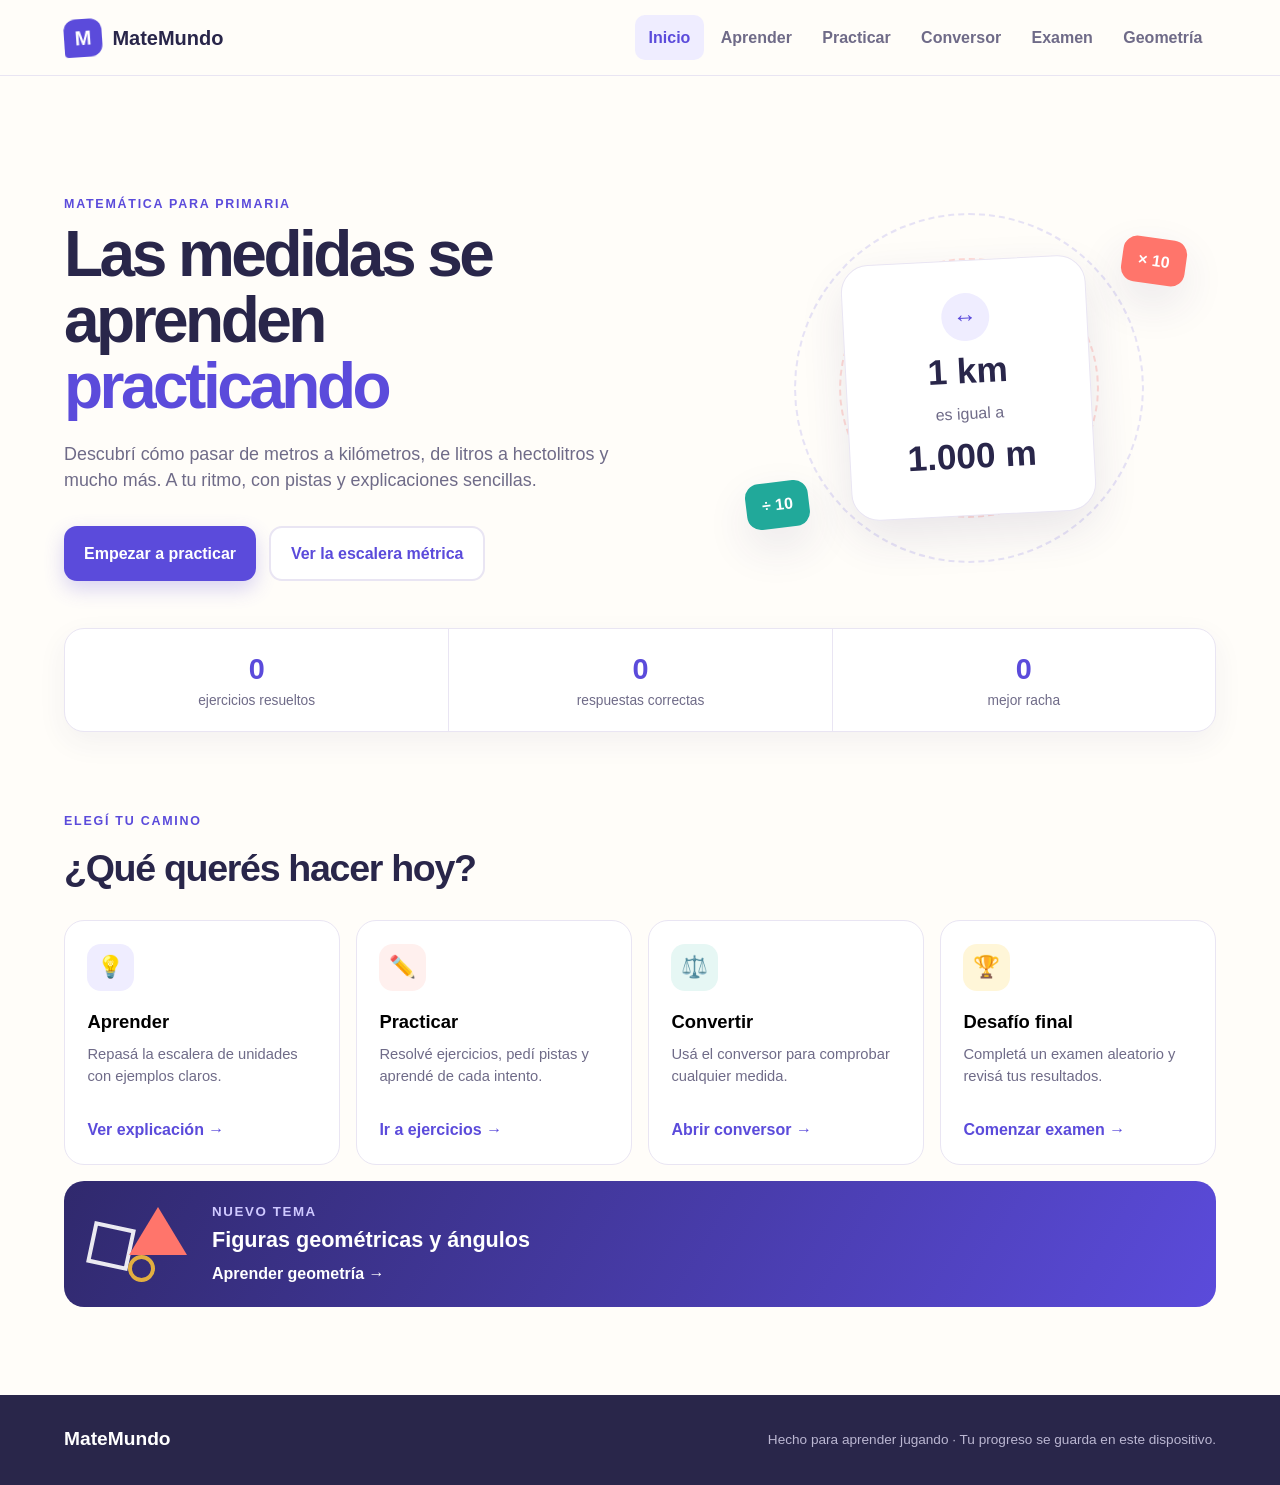
==== commit 72a1164d: "angulos" ====
--- a/index.html
+++ b/index.html
@@ -22,6 +22,7 @@
         <button class="nav-button" type="button" data-view="practicar">Practicar</button>
         <button class="nav-button" type="button" data-view="convertir">Conversor</button>
         <button class="nav-button" type="button" data-view="examen">Examen</button>
+        <a class="nav-button nav-link" href="geometria.html">Geometría</a>
       </nav>
     </header>
 
@@ -75,6 +76,10 @@
               <span class="path-icon" aria-hidden="true">🏆</span><strong>Desafío final</strong><span>Completá un examen aleatorio y revisá tus resultados.</span><em>Comenzar examen →</em>
             </button>
           </div>
+          <a class="new-topic-banner" href="geometria.html">
+            <span class="new-topic-shapes" aria-hidden="true"><i></i><i></i><i></i></span>
+            <span><small>Nuevo tema</small><strong>Figuras geométricas y ángulos</strong><em>Aprender geometría →</em></span>
+          </a>
         </section>
       </section>
 
@@ -112,7 +117,13 @@
           <div class="session-score"><span>Aciertos</span><strong><span id="practice-correct">0</span>/<span id="practice-total">0</span></strong></div>
         </div>
         <article class="exercise-card" id="practice-card">
-          <div class="exercise-meta"><span class="topic-pill" id="practice-pill">Longitud</span><span id="practice-level">Nivel: inicial</span></div>
+          <div class="exercise-meta">
+            <span class="topic-pill" id="practice-pill">Longitud</span>
+            <div class="exercise-meta-tools">
+              <span id="practice-level">Nivel: inicial</span>
+              <button class="measure-help-button" id="measure-help-button" type="button" aria-label="Ver ayuda memoria de las medidas" aria-haspopup="dialog" aria-controls="measure-help-dialog">i</button>
+            </div>
+          </div>
           <p class="exercise-label">Completá la conversión</p>
           <div class="exercise-question" id="practice-question"></div>
           <form id="practice-form" novalidate>
@@ -130,6 +141,16 @@
           <div class="feedback" id="practice-feedback" role="status" aria-live="polite" hidden></div>
           <button class="button primary next-button" id="next-practice" type="button" hidden>Siguiente ejercicio →</button>
         </article>
+
+        <dialog class="measure-help-dialog" id="measure-help-dialog" aria-labelledby="measure-help-title">
+          <div class="measure-help-header">
+            <div><p class="eyebrow">Ayuda memoria</p><h2 id="measure-help-title">Orden de las medidas</h2></div>
+            <button class="dialog-close" id="close-measure-help" type="button" aria-label="Cerrar ayuda">×</button>
+          </div>
+          <p class="measure-help-topic" id="measure-help-topic"></p>
+          <div class="measure-help-flow" id="measure-help-flow" aria-label="Orden de unidades"></div>
+          <div class="measure-help-note" id="measure-help-note"></div>
+        </dialog>
       </section>
 
       <section class="view" id="convertir" aria-labelledby="titulo-convertir">
--- a/css/styles.css
+++ b/css/styles.css
@@ -30,6 +30,7 @@
 .brand-mark { display: grid; place-items: center; width: 38px; height: 38px; color: white; background: var(--purple); border-radius: 12px 12px 12px 4px; transform: rotate(-4deg); }
 nav { display: flex; align-items: center; gap: .2rem; }
 .nav-button { border: 0; background: transparent; color: var(--muted); font-weight: 700; padding: .65rem .85rem; border-radius: 10px; }
+.nav-link { text-decoration: none; white-space: nowrap; }
 .nav-button:hover, .nav-button.active { color: var(--purple); background: var(--purple-soft); }
 
 main { min-height: calc(100vh - 150px); }
@@ -84,6 +85,16 @@
 .path-card strong { font-size: 1.15rem; margin-bottom: .45rem; }
 .path-card > span:not(.path-icon) { color: var(--muted); font-size: .92rem; }
 .path-card em { color: var(--purple); font-style: normal; font-weight: 900; margin-top: auto; padding-top: 1rem; }
+.new-topic-banner { margin-top: 1rem; min-height: 120px; display: flex; align-items: center; gap: 1.4rem; padding: 1.3rem 1.6rem; color: white; text-decoration: none; border-radius: 20px; background: linear-gradient(120deg, #30296d, #5b4bdb); overflow: hidden; }
+.new-topic-banner > span:last-child { display: grid; gap: .12rem; }
+.new-topic-banner small { color: #cfc9ff; font-weight: 900; letter-spacing: .12em; text-transform: uppercase; }
+.new-topic-banner strong { font-size: 1.35rem; }
+.new-topic-banner em { color: white; font-style: normal; font-weight: 900; margin-top: .25rem; }
+.new-topic-shapes { width: 100px; height: 75px; flex: 0 0 auto; position: relative; }
+.new-topic-shapes i { position: absolute; display: block; border: 4px solid white; opacity: .9; }
+.new-topic-shapes i:nth-child(1) { width: 42px; height: 42px; left: 0; top: 18px; transform: rotate(12deg); }
+.new-topic-shapes i:nth-child(2) { width: 0; height: 0; right: 3px; top: 0; border: 29px solid transparent; border-bottom: 48px solid var(--coral); border-top: 0; opacity: 1; }
+.new-topic-shapes i:nth-child(3) { width: 27px; height: 27px; left: 38px; bottom: 0; border-radius: 50%; border-color: var(--yellow); }
 
 .page-intro { margin-bottom: 3rem; }
 .page-intro h1 { font-size: clamp(2.2rem, 4.5vw, 3.8rem); margin-bottom: 1rem; }
@@ -122,6 +133,9 @@
 .session-score strong { color: var(--purple); font-size: 1.35rem; }
 .exercise-card { max-width: 760px; margin: 0 auto; }
 .exercise-meta { display: flex; justify-content: space-between; color: var(--muted); font-size: .82rem; }
+.exercise-meta-tools { display: flex; align-items: center; gap: .55rem; }
+.measure-help-button { width: 25px; height: 25px; display: grid; place-items: center; padding: 0; border: 2px solid #cec8e8; border-radius: 50%; background: white; color: var(--purple); font-family: Georgia, serif; font-size: .85rem; font-weight: 900; line-height: 1; }
+.measure-help-button:hover { border-color: var(--purple); background: var(--purple-soft); }
 .topic-pill { background: var(--purple-soft); color: var(--purple); padding: .3rem .7rem; border-radius: 999px; font-weight: 900; }
 .exercise-label { color: var(--muted); text-align: center; margin: 2.2rem 0 .7rem; }
 .exercise-question { font-size: clamp(2rem, 7vw, 3.8rem); text-align: center; font-weight: 900; letter-spacing: -.04em; margin-bottom: 2rem; }
@@ -135,6 +149,23 @@
 .feedback.correct { background: #e8f7ef; color: #24754c; }
 .feedback.incorrect { background: #fff0f1; color: #a43643; }
 .next-button { display: block; margin: 1rem auto 0; }
+
+.measure-help-dialog { width: min(620px, calc(100vw - 2rem)); color: var(--ink); border: 0; border-radius: 22px; padding: clamp(1.2rem, 4vw, 2rem); box-shadow: 0 24px 80px rgba(36,30,77,.28); }
+.measure-help-dialog::backdrop { background: rgba(34,29,67,.55); backdrop-filter: blur(3px); }
+.measure-help-header { display: flex; justify-content: space-between; align-items: flex-start; gap: 1rem; }
+.measure-help-header h2 { margin: 0; font-size: 1.65rem; }
+.dialog-close { width: 38px; height: 38px; flex: 0 0 auto; border: 0; border-radius: 50%; background: #f2f0f8; color: var(--muted); font-size: 1.5rem; line-height: 1; }
+.dialog-close:hover { background: var(--purple-soft); color: var(--purple); }
+.measure-help-topic { margin: 1.1rem 0 .8rem; color: var(--muted); }
+.measure-help-flow { display: flex; align-items: stretch; gap: .3rem; overflow-x: auto; padding: .3rem .15rem .75rem; }
+.help-unit { min-width: 58px; display: grid; place-items: center; align-content: center; padding: .65rem .45rem; border: 2px solid var(--line); border-radius: 11px; background: #faf9fd; text-align: center; }
+.help-unit strong { color: var(--purple); font-size: 1.05rem; }
+.help-unit small { color: var(--muted); font-size: .62rem; }
+.help-unit.from { border-color: var(--coral); background: #fff3f1; }
+.help-unit.to { border-color: var(--teal); background: #eaf8f5; }
+.help-arrow { display: grid; place-items: center; flex: 0 0 auto; color: #aaa4c1; font-weight: 900; }
+.measure-help-note { margin-top: .7rem; padding: .9rem 1rem; border-radius: 12px; background: var(--purple-soft); color: #554b8b; font-size: .9rem; }
+.measure-help-note strong { color: var(--purple); }
 
 .converter-card { max-width: 900px; margin: 0 auto; }
 .converter-top { display: flex; justify-content: space-between; align-items: end; }
@@ -211,6 +242,8 @@
   .convert-control { grid-template-columns: 1fr 105px; }
   .exam-options { gap: .4rem; }
   .option-button { padding: .65rem .2rem; }
+  .measure-help-flow { align-items: center; }
+  .help-unit { min-width: 52px; padding-inline: .3rem; }
   footer { display: block; text-align: center; }
   footer p { margin-top: .4rem; }
 }
@@ -218,3 +251,105 @@
 @media (prefers-reduced-motion: reduce) {
   *, *::before, *::after { scroll-behavior: auto !important; animation-duration: .01ms !important; animation-iteration-count: 1 !important; transition-duration: .01ms !important; }
 }
+
+/* Módulo de geometría */
+.button-link { display: inline-block; text-decoration: none; }
+.geometry-hero { width: min(1160px, 90vw); min-height: 560px; margin: 0 auto; display: grid; grid-template-columns: 1.1fr .9fr; align-items: center; gap: 6vw; padding: 4rem 0; }
+.geometry-hero h1 span { color: var(--coral); }
+.geometry-hero > div:first-child > p:not(.eyebrow) { max-width: 620px; color: var(--muted); font-size: 1.12rem; margin-bottom: 2rem; }
+.geometry-hero-art { height: 390px; position: relative; border-radius: 45% 55% 55% 45%; background: linear-gradient(145deg, var(--purple-soft), #fff0ee); }
+.geometry-hero-art span { position: absolute; display: block; }
+.art-square { width: 125px; height: 125px; left: 55px; top: 58px; border: 12px solid var(--purple); border-radius: 8px; transform: rotate(-12deg); box-shadow: var(--shadow); }
+.art-triangle { right: 40px; top: 42px; width: 0; height: 0; border-left: 80px solid transparent; border-right: 80px solid transparent; border-bottom: 145px solid var(--coral); transform: rotate(9deg); filter: drop-shadow(0 18px 14px rgba(55,45,110,.13)); }
+.art-circle { width: 95px; height: 95px; left: 105px; bottom: 45px; border-radius: 50%; background: var(--yellow); box-shadow: var(--shadow); }
+.art-line { width: 135px; height: 18px; right: 42px; bottom: 72px; border-radius: 999px; background: var(--teal); transform: rotate(-24deg); }
+.geometry-section { width: min(1160px, 90vw); margin: 0 auto; padding: 5.5rem 0; scroll-margin-top: 75px; }
+.centered-heading { max-width: 720px; text-align: center; margin: 0 auto 2.5rem; }
+.centered-heading h2 { margin-bottom: .8rem; }
+.centered-heading > p:last-child { color: var(--muted); }
+.shape-grid { display: grid; grid-template-columns: repeat(6, 1fr); gap: 1rem; }
+.shape-card { grid-column: span 2; min-height: 370px; padding: 1.35rem; background: white; border: 1px solid var(--line); border-radius: 20px; transition: transform .18s, box-shadow .18s; }
+.shape-card:nth-child(4) { grid-column: 2 / span 2; }
+.shape-card:hover { transform: translateY(-4px); box-shadow: var(--shadow); }
+.shape-drawing { height: 135px; display: grid; place-items: center; margin-bottom: 1rem; border-radius: 15px; background: var(--shape-soft); }
+.shape-drawing svg { width: 115px; height: 100px; overflow: visible; }
+.shape-drawing polygon, .shape-drawing rect { fill: color-mix(in srgb, var(--shape-color) 16%, white); stroke: var(--shape-color); stroke-width: 7; stroke-linejoin: round; }
+.shape-card h3 { margin-bottom: .7rem; font-size: 1.35rem; }
+.shape-card > p { color: var(--muted); font-size: .9rem; }
+.shape-numbers { display: flex; gap: .5rem; margin-bottom: .8rem; }
+.shape-numbers span { padding: .35rem .55rem; border-radius: 8px; background: var(--shape-soft); color: var(--muted); font-size: .75rem; }
+.shape-numbers strong { color: var(--shape-color); font-size: 1rem; }
+.compare-card { margin-top: 1.2rem; padding: 1.6rem; display: grid; grid-template-columns: 1fr 2fr; gap: 2rem; align-items: center; background: #f7f5fd; border-radius: 20px; }
+.compare-card h3 { margin: 0; font-size: 1.5rem; }
+.compare-grid { display: grid; gap: .55rem; }
+.compare-grid p { margin: 0; display: grid; grid-template-columns: 34px 95px 1fr; align-items: center; color: var(--muted); font-size: .9rem; }
+.compare-grid strong { color: var(--ink); }
+.compare-symbol { display: block; width: 22px; height: 22px; border: 3px solid var(--purple); }
+.rectangle-symbol { width: 29px; height: 19px; border-color: var(--teal); }
+.rhombus-symbol { transform: rotate(45deg) scale(.75); border-color: var(--yellow); }
+.angle-section { width: 100%; max-width: none; background: #f7f5fd; padding-inline: 5vw; }
+.angle-section > * { max-width: 1160px; margin-inline: auto; }
+.angle-grid { display: grid; grid-template-columns: repeat(4, 1fr); gap: 1rem; }
+.angle-card { min-height: 320px; padding: 1.4rem; background: white; border: 1px solid var(--line); border-radius: 20px; text-align: center; }
+.angle-picture { width: 150px; height: 125px; margin: 0 auto .5rem; position: relative; }
+.ray { position: absolute; display: block; height: 7px; width: 105px; left: 23px; bottom: 24px; border-radius: 999px; background: var(--purple); transform-origin: left center; }
+.ray.vertical { transform: rotate(-90deg); }
+.ray.acute-ray { transform: rotate(-45deg); }
+.ray.obtuse-ray { transform: rotate(-125deg); }
+.ray.straight-ray { width: 130px; left: 10px; }
+.angle-picture::after { content: ""; position: absolute; width: 14px; height: 14px; left: 17px; bottom: 20px; background: var(--coral); border-radius: 50%; }
+.angle-picture i { position: absolute; left: 29px; bottom: 30px; width: 43px; height: 43px; border: 4px solid var(--coral); border-left-color: transparent; border-bottom-color: transparent; border-radius: 50%; }
+.right-angle .angle-picture i { width: 26px; height: 26px; border-radius: 0; border: 4px solid var(--coral); border-left: 0; border-bottom: 0; }
+.straight .angle-picture i { left: 52px; bottom: 29px; width: 45px; height: 22px; border-bottom: 0; border-radius: 50px 50px 0 0; }
+.degree-badge { display: inline-block; padding: .3rem .6rem; border-radius: 999px; background: var(--purple-soft); color: var(--purple); font-size: .72rem; font-weight: 900; }
+.angle-card h3 { margin: .8rem 0 .35rem; }
+.angle-card p { color: var(--muted); font-size: .9rem; }
+.angle-memory { display: flex; align-items: center; gap: .8rem; margin-top: 1rem; padding: 1rem 1.2rem; border-radius: 14px; background: #fff7d8; }
+.angle-memory span { font-size: 1.5rem; }
+.angle-memory p { margin: 0; }
+.practice-geometry { max-width: 860px; }
+.geometry-practice-toolbar { display: flex; align-items: end; justify-content: space-between; gap: 1rem; margin-bottom: 1rem; }
+.geometry-question-card, .geometry-result { padding: clamp(1.3rem, 4vw, 2.4rem); background: white; border: 1px solid var(--line); border-radius: var(--radius); box-shadow: var(--shadow); text-align: center; }
+.geometry-progress { display: flex; justify-content: space-between; color: var(--muted); font-size: .85rem; }
+.question-visual { width: 68px; height: 68px; display: grid; place-items: center; margin: 1.7rem auto .8rem; border-radius: 20px; background: var(--purple-soft); color: var(--purple); font-size: 2rem; transform: rotate(-3deg); }
+.geometry-question-card h3 { max-width: 650px; margin: 1rem auto 1.4rem; font-size: clamp(1.35rem, 3vw, 1.9rem); }
+.choice-grid { display: grid; grid-template-columns: 1fr 1fr; gap: .7rem; }
+.choice-button { min-height: 58px; padding: .8rem 1rem; border: 2px solid var(--line); border-radius: 13px; background: white; color: var(--ink); font-weight: 800; }
+.choice-button:hover:not(:disabled) { border-color: var(--purple); background: var(--purple-soft); }
+.choice-button.correct { border-color: var(--green); background: #e8f7ef; color: #24754c; }
+.choice-button.incorrect { border-color: var(--red); background: #fff0f1; color: #a43643; }
+.choice-button:disabled { cursor: default; }
+.geometry-question-card .feedback { text-align: left; }
+.geometry-next { margin-top: 1rem; }
+.geometry-result { padding-block: 3rem; }
+.geometry-result h3 { font-size: 2rem; margin-bottom: .5rem; }
+.geometry-result > p:not(.eyebrow) { color: var(--muted); }
+
+@media (max-width: 900px) {
+  .geometry-hero { grid-template-columns: 1fr; min-height: auto; }
+  .geometry-hero-art { order: -1; height: 300px; }
+  .shape-card { grid-column: span 3; }
+  .shape-card:nth-child(4) { grid-column: span 3; }
+  .shape-card:last-child { grid-column: 2 / span 4; }
+  .angle-grid { grid-template-columns: 1fr 1fr; }
+  .compare-card { grid-template-columns: 1fr; gap: 1rem; }
+}
+
+@media (max-width: 620px) {
+  .geometry-hero, .geometry-section { width: min(92vw, 1160px); }
+  .geometry-hero-art { height: 250px; }
+  .art-square { width: 90px; height: 90px; left: 28px; }
+  .art-triangle { right: 15px; border-left-width: 60px; border-right-width: 60px; border-bottom-width: 110px; }
+  .art-circle { width: 70px; height: 70px; left: 80px; }
+  .shape-grid { display: grid; grid-template-columns: 1fr; }
+  .shape-card, .shape-card:nth-child(4), .shape-card:last-child { grid-column: auto; }
+  .shape-card { min-height: auto; }
+  .angle-section { width: 100%; padding-inline: 4vw; }
+  .angle-grid { grid-template-columns: 1fr; }
+  .compare-grid p { grid-template-columns: 32px 1fr; }
+  .compare-grid p strong { grid-column: 2; }
+  .compare-grid p { font-size: .84rem; }
+  .choice-grid { grid-template-columns: 1fr; }
+  .geometry-practice-toolbar { align-items: stretch; flex-direction: column; }
+  .geometry-practice-toolbar .button { width: 100%; }
+}
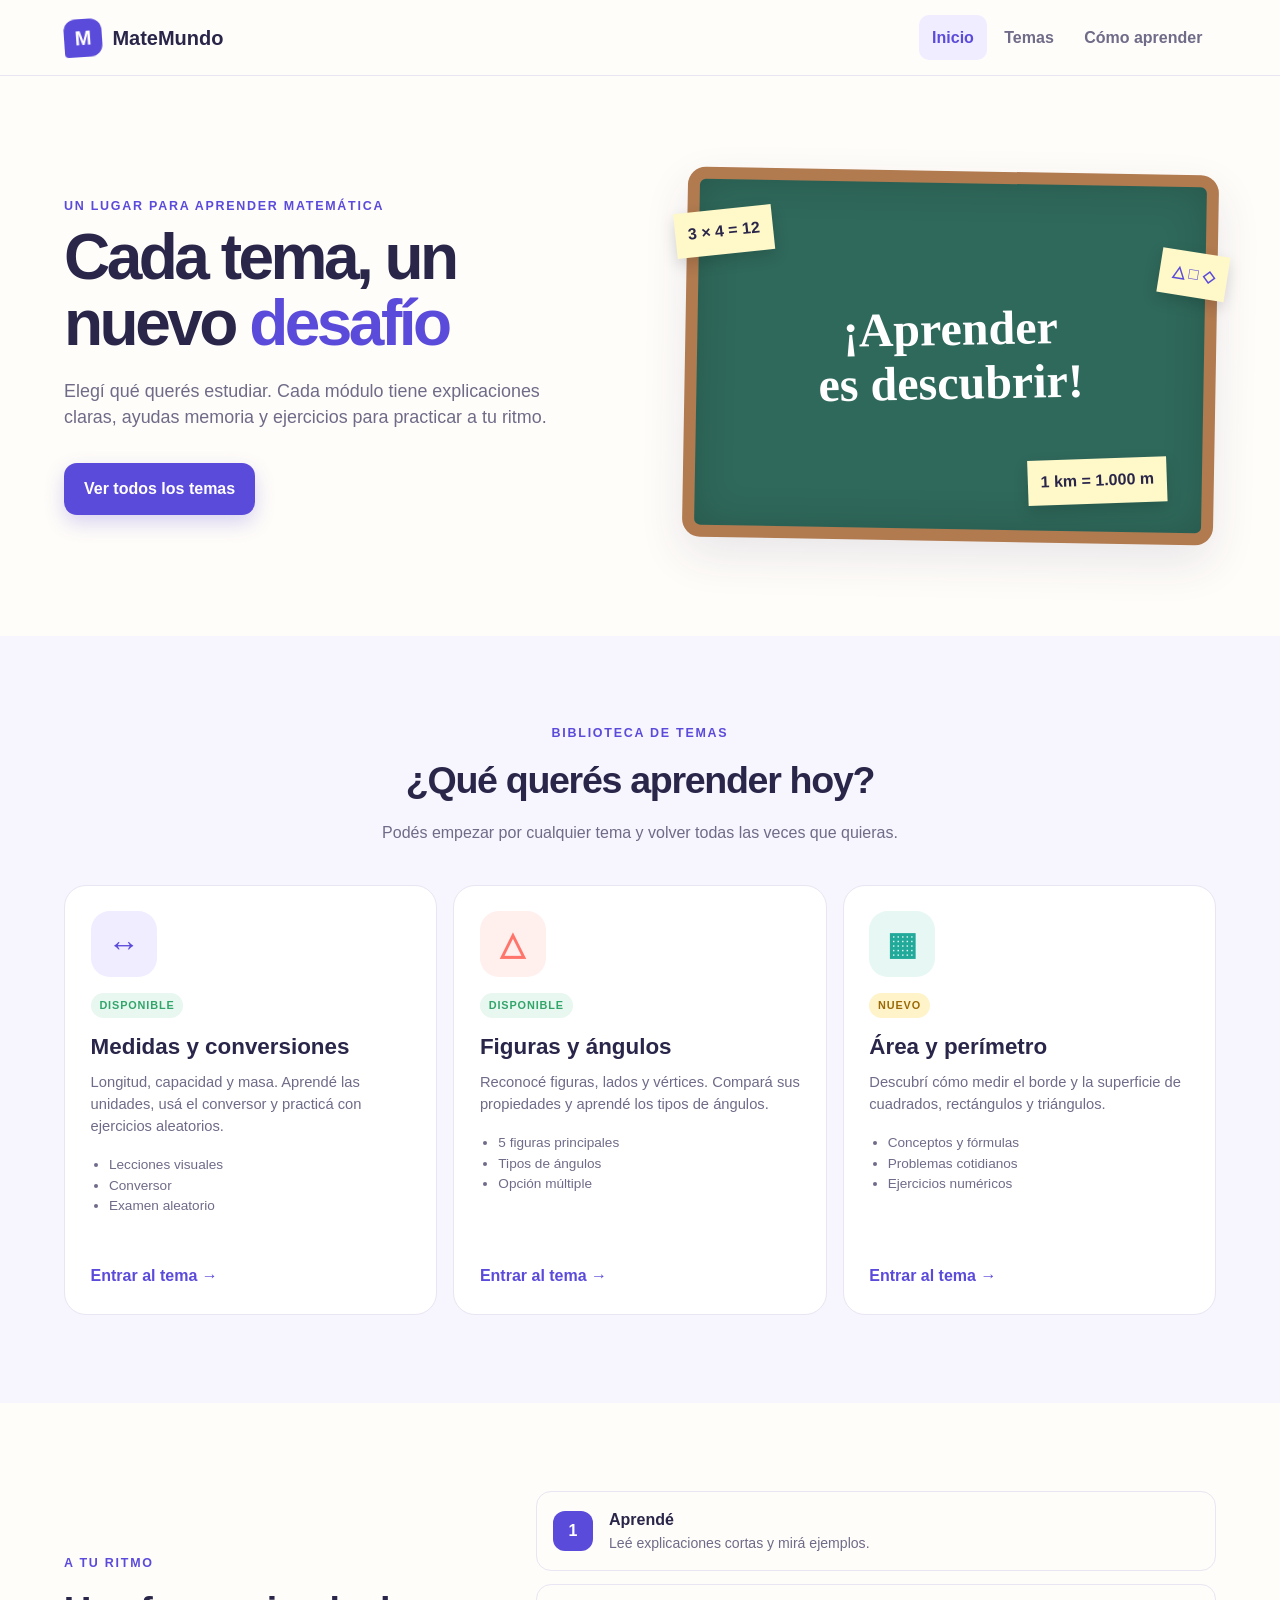
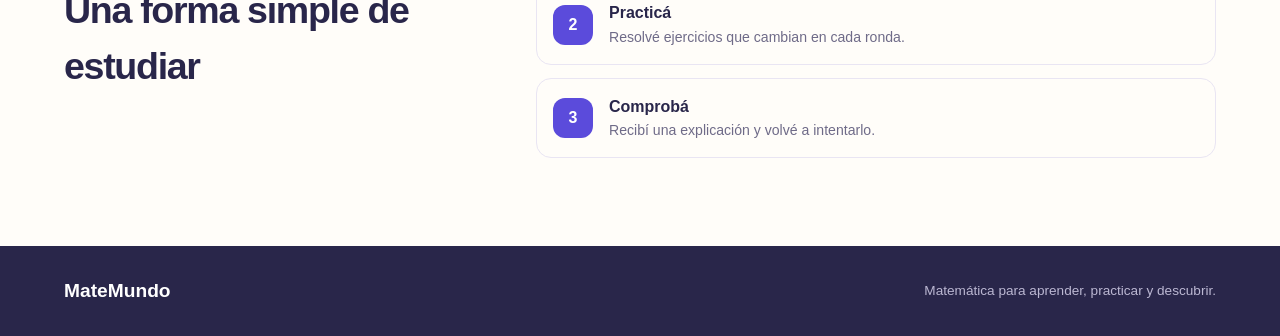
==== commit 517875f6: "perimetros" ====
--- a/index.html
+++ b/index.html
@@ -3,214 +3,81 @@
   <head>
     <meta charset="UTF-8">
     <meta name="viewport" content="width=device-width, initial-scale=1.0">
-    <meta name="description" content="Práctica de medidas y conversiones para estudiantes de primaria.">
+    <meta name="description" content="MateMundo: temas de matemática para aprender y practicar en primaria.">
     <meta name="theme-color" content="#5b4bdb">
-    <title>MateMundo — Medidas y conversiones</title>
+    <title>MateMundo — Matemática para primaria</title>
     <link rel="stylesheet" href="css/styles.css">
   </head>
-  <body>
+  <body class="hub-page">
     <a class="skip-link" href="#contenido">Saltar al contenido</a>
-
     <header class="site-header">
-      <a class="brand" href="#inicio" data-go="inicio" aria-label="MateMundo, inicio">
-        <span class="brand-mark" aria-hidden="true">M</span>
-        <span>MateMundo</span>
-      </a>
+      <a class="brand" href="index.html" aria-label="MateMundo, inicio"><span class="brand-mark" aria-hidden="true">M</span><span>MateMundo</span></a>
       <nav aria-label="Navegación principal">
-        <button class="nav-button active" type="button" data-view="inicio">Inicio</button>
-        <button class="nav-button" type="button" data-view="aprender">Aprender</button>
-        <button class="nav-button" type="button" data-view="practicar">Practicar</button>
-        <button class="nav-button" type="button" data-view="convertir">Conversor</button>
-        <button class="nav-button" type="button" data-view="examen">Examen</button>
-        <a class="nav-button nav-link" href="geometria.html">Geometría</a>
+        <a class="nav-button nav-link active" href="index.html">Inicio</a>
+        <a class="nav-button nav-link" href="#temas">Temas</a>
+        <a class="nav-button nav-link" href="#como-funciona">Cómo aprender</a>
       </nav>
     </header>
 
     <main id="contenido">
-      <section class="view active" id="inicio" aria-labelledby="titulo-inicio">
-        <div class="hero">
-          <div class="hero-copy">
-            <p class="eyebrow">Matemática para primaria</p>
-            <h1 id="titulo-inicio">Las medidas se aprenden <span>practicando</span></h1>
-            <p class="hero-text">Descubrí cómo pasar de metros a kilómetros, de litros a hectolitros y mucho más. A tu ritmo, con pistas y explicaciones sencillas.</p>
-            <div class="hero-actions">
-              <button class="button primary" type="button" data-go="practicar">Empezar a practicar</button>
-              <button class="button secondary" type="button" data-go="aprender">Ver la escalera métrica</button>
-            </div>
-          </div>
-          <div class="hero-visual" aria-label="Ejemplo: un kilómetro equivale a mil metros">
-            <div class="orbit orbit-one" aria-hidden="true"></div>
-            <div class="orbit orbit-two" aria-hidden="true"></div>
-            <div class="measure-card large-card">
-              <span class="measure-icon" aria-hidden="true">↔</span>
-              <strong>1 km</strong>
-              <span>es igual a</span>
-              <strong>1.000 m</strong>
-            </div>
-            <span class="float-badge badge-one">× 10</span>
-            <span class="float-badge badge-two">÷ 10</span>
-          </div>
+      <section class="hub-hero">
+        <div class="hub-hero-copy">
+          <p class="eyebrow">Un lugar para aprender matemática</p>
+          <h1>Cada tema, un nuevo <span>desafío</span></h1>
+          <p>Elegí qué querés estudiar. Cada módulo tiene explicaciones claras, ayudas memoria y ejercicios para practicar a tu ritmo.</p>
+          <a class="button primary button-link" href="#temas">Ver todos los temas</a>
         </div>
-
-        <div class="stats" aria-label="Tu progreso">
-          <article><strong id="stat-resueltos">0</strong><span>ejercicios resueltos</span></article>
-          <article><strong id="stat-correctos">0</strong><span>respuestas correctas</span></article>
-          <article><strong id="stat-racha">0</strong><span>mejor racha</span></article>
-        </div>
-
-        <section class="section-block" aria-labelledby="elige-camino">
-          <div class="section-heading">
-            <div><p class="eyebrow">Elegí tu camino</p><h2 id="elige-camino">¿Qué querés hacer hoy?</h2></div>
-          </div>
-          <div class="path-grid">
-            <button class="path-card violet" type="button" data-go="aprender">
-              <span class="path-icon" aria-hidden="true">💡</span><strong>Aprender</strong><span>Repasá la escalera de unidades con ejemplos claros.</span><em>Ver explicación →</em>
-            </button>
-            <button class="path-card coral" type="button" data-go="practicar">
-              <span class="path-icon" aria-hidden="true">✏️</span><strong>Practicar</strong><span>Resolvé ejercicios, pedí pistas y aprendé de cada intento.</span><em>Ir a ejercicios →</em>
-            </button>
-            <button class="path-card teal" type="button" data-go="convertir">
-              <span class="path-icon" aria-hidden="true">⚖️</span><strong>Convertir</strong><span>Usá el conversor para comprobar cualquier medida.</span><em>Abrir conversor →</em>
-            </button>
-            <button class="path-card yellow" type="button" data-go="examen">
-              <span class="path-icon" aria-hidden="true">🏆</span><strong>Desafío final</strong><span>Completá un examen aleatorio y revisá tus resultados.</span><em>Comenzar examen →</em>
-            </button>
-          </div>
-          <a class="new-topic-banner" href="geometria.html">
-            <span class="new-topic-shapes" aria-hidden="true"><i></i><i></i><i></i></span>
-            <span><small>Nuevo tema</small><strong>Figuras geométricas y ángulos</strong><em>Aprender geometría →</em></span>
-          </a>
-        </section>
-      </section>
-
-      <section class="view" id="aprender" aria-labelledby="titulo-aprender">
-        <div class="page-intro">
-          <p class="eyebrow">Primero entendemos</p>
-          <h1 id="titulo-aprender">La escalera de las medidas</h1>
-          <p>Cada escalón cambia el valor 10 veces. Hacia una unidad más pequeña multiplicamos; hacia una más grande dividimos.</p>
-        </div>
-        <div class="learn-layout">
-          <aside class="topic-tabs" aria-label="Tipos de medidas" id="learn-topic-tabs"></aside>
-          <div>
-            <article class="lesson-card">
-              <div class="lesson-title"><span id="lesson-emoji" aria-hidden="true">📏</span><div><p class="eyebrow" id="lesson-kicker">Longitud</p><h2 id="lesson-title">Medimos distancias</h2></div></div>
-              <div class="unit-ladder" id="unit-ladder" aria-label="Escalera de unidades"></div>
-              <div class="direction-grid">
-                <div><span class="direction-arrow right">→</span><strong>Hacia la derecha</strong><p>Multiplicá por 10 en cada salto.</p></div>
-                <div><span class="direction-arrow left">←</span><strong>Hacia la izquierda</strong><p>Dividí por 10 en cada salto.</p></div>
-              </div>
-              <div class="worked-example" id="worked-example"></div>
-            </article>
-            <article class="tip-card"><span aria-hidden="true">🧠</span><div><strong>Truco para recordar</strong><p>Contá los saltos entre las unidades. Por cada salto mové la coma un lugar: a la derecha si multiplicás y a la izquierda si dividís.</p></div></article>
-          </div>
+        <div class="hub-board" aria-hidden="true">
+          <span class="hub-note note-one">3 × 4 = 12</span>
+          <span class="hub-note note-two">△ □ ◇</span>
+          <span class="hub-note note-three">1 km = 1.000 m</span>
+          <strong>¡Aprender<br>es descubrir!</strong>
         </div>
       </section>
 
-      <section class="view" id="practicar" aria-labelledby="titulo-practicar">
-        <div class="page-intro compact-intro">
-          <p class="eyebrow">Entrenamiento</p>
-          <h1 id="titulo-practicar">Practicá paso a paso</h1>
-          <p>Elegí un tema. Los ejercicios cambian cada vez y podés pedir una pista.</p>
+      <section class="hub-topics" id="temas" aria-labelledby="topics-title">
+        <div class="section-heading centered-heading">
+          <p class="eyebrow">Biblioteca de temas</p>
+          <h2 id="topics-title">¿Qué querés aprender hoy?</h2>
+          <p>Podés empezar por cualquier tema y volver todas las veces que quieras.</p>
         </div>
-        <div class="practice-toolbar">
-          <div class="field-group"><label for="practice-topic">Tema</label><select id="practice-topic"></select></div>
-          <div class="session-score"><span>Aciertos</span><strong><span id="practice-correct">0</span>/<span id="practice-total">0</span></strong></div>
+        <div class="hub-topic-grid">
+          <a class="hub-topic-card measures-topic" href="medidas.html">
+            <div class="hub-topic-icon" aria-hidden="true">↔</div>
+            <span class="topic-status">Disponible</span>
+            <h3>Medidas y conversiones</h3>
+            <p>Longitud, capacidad y masa. Aprendé las unidades, usá el conversor y practicá con ejercicios aleatorios.</p>
+            <ul><li>Lecciones visuales</li><li>Conversor</li><li>Examen aleatorio</li></ul>
+            <strong>Entrar al tema →</strong>
+          </a>
+          <a class="hub-topic-card geometry-topic" href="geometria.html">
+            <div class="hub-topic-icon" aria-hidden="true">△</div>
+            <span class="topic-status">Disponible</span>
+            <h3>Figuras y ángulos</h3>
+            <p>Reconocé figuras, lados y vértices. Compará sus propiedades y aprendé los tipos de ángulos.</p>
+            <ul><li>5 figuras principales</li><li>Tipos de ángulos</li><li>Opción múltiple</li></ul>
+            <strong>Entrar al tema →</strong>
+          </a>
+          <a class="hub-topic-card area-topic" href="area-perimetro.html">
+            <div class="hub-topic-icon" aria-hidden="true">▦</div>
+            <span class="topic-status new">Nuevo</span>
+            <h3>Área y perímetro</h3>
+            <p>Descubrí cómo medir el borde y la superficie de cuadrados, rectángulos y triángulos.</p>
+            <ul><li>Conceptos y fórmulas</li><li>Problemas cotidianos</li><li>Ejercicios numéricos</li></ul>
+            <strong>Entrar al tema →</strong>
+          </a>
         </div>
-        <article class="exercise-card" id="practice-card">
-          <div class="exercise-meta">
-            <span class="topic-pill" id="practice-pill">Longitud</span>
-            <div class="exercise-meta-tools">
-              <span id="practice-level">Nivel: inicial</span>
-              <button class="measure-help-button" id="measure-help-button" type="button" aria-label="Ver ayuda memoria de las medidas" aria-haspopup="dialog" aria-controls="measure-help-dialog">i</button>
-            </div>
-          </div>
-          <p class="exercise-label">Completá la conversión</p>
-          <div class="exercise-question" id="practice-question"></div>
-          <form id="practice-form" novalidate>
-            <div class="answer-row">
-              <label class="sr-only" for="practice-answer">Tu respuesta</label>
-              <input id="practice-answer" type="text" inputmode="decimal" autocomplete="off" placeholder="Escribí el resultado">
-              <span class="answer-unit" id="practice-unit"></span>
-            </div>
-            <div class="exercise-actions">
-              <button class="button hint" id="hint-button" type="button">Necesito una pista</button>
-              <button class="button primary" type="submit">Comprobar</button>
-            </div>
-          </form>
-          <div class="hint-box" id="hint-box" hidden></div>
-          <div class="feedback" id="practice-feedback" role="status" aria-live="polite" hidden></div>
-          <button class="button primary next-button" id="next-practice" type="button" hidden>Siguiente ejercicio →</button>
-        </article>
-
-        <dialog class="measure-help-dialog" id="measure-help-dialog" aria-labelledby="measure-help-title">
-          <div class="measure-help-header">
-            <div><p class="eyebrow">Ayuda memoria</p><h2 id="measure-help-title">Orden de las medidas</h2></div>
-            <button class="dialog-close" id="close-measure-help" type="button" aria-label="Cerrar ayuda">×</button>
-          </div>
-          <p class="measure-help-topic" id="measure-help-topic"></p>
-          <div class="measure-help-flow" id="measure-help-flow" aria-label="Orden de unidades"></div>
-          <div class="measure-help-note" id="measure-help-note"></div>
-        </dialog>
       </section>
 
-      <section class="view" id="convertir" aria-labelledby="titulo-convertir">
-        <div class="page-intro compact-intro">
-          <p class="eyebrow">Herramienta</p>
-          <h1 id="titulo-convertir">Conversor de medidas</h1>
-          <p>Probá valores y comprobá conversiones al instante.</p>
-        </div>
-        <article class="converter-card">
-          <div class="converter-top"><div class="field-group"><label for="converter-topic">¿Qué medimos?</label><select id="converter-topic"></select></div><button class="swap-button" id="swap-units" type="button" aria-label="Intercambiar unidades">⇄</button></div>
-          <div class="converter-grid">
-            <div class="convert-side"><label for="from-value">Desde</label><div class="convert-control"><input id="from-value" type="text" inputmode="decimal" value="1" aria-label="Valor de origen"><select id="from-unit" aria-label="Unidad de origen"></select></div></div>
-            <div class="equals" aria-hidden="true">=</div>
-            <div class="convert-side"><label for="to-value">Resultado</label><div class="convert-control result"><output id="to-value" aria-live="polite">1.000</output><select id="to-unit" aria-label="Unidad de destino"></select></div></div>
-          </div>
-          <div class="conversion-explanation" id="conversion-explanation"></div>
-        </article>
-      </section>
-
-      <section class="view" id="examen" aria-labelledby="titulo-examen">
-        <div class="page-intro compact-intro">
-          <p class="eyebrow">Desafío final</p>
-          <h1 id="titulo-examen">Examen aleatorio</h1>
-          <p>Mezcla distintos tipos de medidas. Al terminar vas a ver tu puntaje y qué conviene repasar.</p>
-        </div>
-        <div id="exam-setup" class="exam-setup">
-          <div class="challenge-visual" aria-hidden="true">🏅</div>
-          <h2>¿Listo para el desafío?</h2>
-          <p>Elegí cuántas preguntas querés resolver. No hay límite de tiempo.</p>
-          <div class="exam-options" role="group" aria-label="Cantidad de preguntas">
-            <button class="option-button" type="button" data-count="5">5<br><span>rápido</span></button>
-            <button class="option-button selected" type="button" data-count="10">10<br><span>completo</span></button>
-            <button class="option-button" type="button" data-count="15">15<br><span>gran desafío</span></button>
-          </div>
-          <button class="button primary wide" id="start-exam" type="button">Comenzar examen</button>
-        </div>
-
-        <article id="exam-running" class="exercise-card" hidden>
-          <div class="exam-progress-header"><strong>Pregunta <span id="exam-current">1</span> de <span id="exam-total">10</span></strong><span id="exam-topic-label"></span></div>
-          <div class="progress-track"><span id="exam-progress-bar"></span></div>
-          <p class="exercise-label">Convertí la medida</p>
-          <div class="exercise-question" id="exam-question"></div>
-          <form id="exam-form" novalidate>
-            <div class="answer-row"><label class="sr-only" for="exam-answer">Tu respuesta</label><input id="exam-answer" type="text" inputmode="decimal" autocomplete="off" placeholder="Escribí el resultado"><span class="answer-unit" id="exam-unit"></span></div>
-            <button class="button primary wide" type="submit">Guardar y continuar</button>
-          </form>
-        </article>
-
-        <div id="exam-result" class="result-card" hidden>
-          <div class="result-ring"><strong id="result-percent">0%</strong><span>resultado</span></div>
-          <h2 id="result-title">¡Buen trabajo!</h2>
-          <p id="result-summary"></p>
-          <div class="review-list" id="review-list"></div>
-          <div class="result-actions"><button class="button secondary" id="back-to-practice" type="button">Seguir practicando</button><button class="button primary" id="retry-exam" type="button">Intentar otro examen</button></div>
-        </div>
+      <section class="hub-how" id="como-funciona" aria-labelledby="how-title">
+        <div><p class="eyebrow">A tu ritmo</p><h2 id="how-title">Una forma simple de estudiar</h2></div>
+        <ol>
+          <li><span>1</span><div><strong>Aprendé</strong><p>Leé explicaciones cortas y mirá ejemplos.</p></div></li>
+          <li><span>2</span><div><strong>Practicá</strong><p>Resolvé ejercicios que cambian en cada ronda.</p></div></li>
+          <li><span>3</span><div><strong>Comprobá</strong><p>Recibí una explicación y volvé a intentarlo.</p></div></li>
+        </ol>
       </section>
     </main>
-
-    <footer><span>MateMundo</span><p>Hecho para aprender jugando · Tu progreso se guarda en este dispositivo.</p></footer>
-    <noscript>Necesitás activar JavaScript para usar los ejercicios y el conversor.</noscript>
-    <script type="module" src="js/app.js"></script>
+    <footer><span>MateMundo</span><p>Matemática para aprender, practicar y descubrir.</p></footer>
   </body>
 </html>
--- a/css/styles.css
+++ b/css/styles.css
@@ -353,3 +353,143 @@
   .geometry-practice-toolbar { align-items: stretch; flex-direction: column; }
   .geometry-practice-toolbar .button { width: 100%; }
 }
+
+/* Inicio común */
+.hub-hero { width: min(1160px, 90vw); min-height: 560px; margin: 0 auto; display: grid; grid-template-columns: 1fr 1fr; align-items: center; gap: 7vw; padding: 4.5rem 0; }
+.hub-hero h1 span { color: var(--purple); }
+.hub-hero-copy > p:not(.eyebrow) { max-width: 600px; color: var(--muted); font-size: 1.12rem; margin-bottom: 2rem; }
+.hub-board { height: 370px; position: relative; display: grid; place-items: center; border: 12px solid #b17a4f; border-radius: 18px; background: #2f695b; box-shadow: var(--shadow), inset 0 0 40px rgba(0,0,0,.16); transform: rotate(1deg); }
+.hub-board > strong { color: white; font-family: Georgia, serif; font-size: clamp(1.8rem, 4vw, 3rem); line-height: 1.12; text-align: center; transform: rotate(-2deg); }
+.hub-note { position: absolute; padding: .65rem .8rem; color: var(--ink); background: #fff8c9; box-shadow: 0 6px 15px rgba(0,0,0,.15); font-weight: 900; }
+.note-one { left: -24px; top: 30px; transform: rotate(-7deg); }
+.note-two { right: -22px; top: 65px; color: var(--purple); transform: rotate(8deg); }
+.note-three { bottom: 28px; right: 35px; transform: rotate(-3deg); }
+.hub-topics { padding: 5.5rem 5vw; background: #f7f5fd; scroll-margin-top: 75px; }
+.hub-topic-grid { max-width: 1160px; margin: 0 auto; display: grid; grid-template-columns: repeat(3, 1fr); gap: 1rem; }
+.hub-topic-card { min-height: 430px; display: flex; flex-direction: column; align-items: flex-start; padding: 1.6rem; color: var(--ink); text-decoration: none; background: white; border: 1px solid var(--line); border-radius: 22px; transition: transform .18s, box-shadow .18s; }
+.hub-topic-card:hover { transform: translateY(-6px); box-shadow: var(--shadow); }
+.hub-topic-icon { width: 66px; height: 66px; display: grid; place-items: center; margin-bottom: 1rem; border-radius: 19px; font-size: 2rem; font-weight: 900; }
+.measures-topic .hub-topic-icon { color: var(--purple); background: var(--purple-soft); }
+.geometry-topic .hub-topic-icon { color: var(--coral); background: #fff0ee; }
+.area-topic .hub-topic-icon { color: var(--teal); background: #e6f7f4; }
+.topic-status { padding: .25rem .55rem; border-radius: 999px; color: var(--green); background: #e8f7ef; font-size: .68rem; font-weight: 900; text-transform: uppercase; letter-spacing: .08em; }
+.topic-status.new { color: #9a6a08; background: #fff3c9; }
+.hub-topic-card h3 { margin: .8rem 0 .45rem; font-size: 1.4rem; }
+.hub-topic-card p { color: var(--muted); font-size: .92rem; }
+.hub-topic-card ul { margin: .2rem 0 1rem; padding-left: 1.15rem; color: var(--muted); font-size: .85rem; }
+.hub-topic-card > strong { margin-top: auto; color: var(--purple); }
+.hub-how { width: min(1160px, 90vw); margin: 0 auto; padding: 5.5rem 0; display: grid; grid-template-columns: .75fr 1.25fr; gap: 5vw; align-items: center; scroll-margin-top: 75px; }
+.hub-how h2 { margin-bottom: 0; }
+.hub-how ol { list-style: none; padding: 0; margin: 0; display: grid; gap: .8rem; }
+.hub-how li { display: flex; gap: 1rem; align-items: center; padding: 1rem; border: 1px solid var(--line); border-radius: 15px; }
+.hub-how li > span { width: 40px; height: 40px; flex: 0 0 auto; display: grid; place-items: center; border-radius: 12px; color: white; background: var(--purple); font-weight: 900; }
+.hub-how li p { margin: .1rem 0 0; color: var(--muted); font-size: .88rem; }
+
+/* Área y perímetro */
+.area-hero { width: min(1160px, 90vw); min-height: 560px; margin: 0 auto; display: grid; grid-template-columns: 1fr 1fr; align-items: center; gap: 7vw; padding: 4rem 0; }
+.area-hero h1 span { color: var(--teal); }
+.area-hero > div:first-child > p:not(.eyebrow) { max-width: 620px; color: var(--muted); font-size: 1.12rem; margin-bottom: 2rem; }
+.area-hero-grid { width: min(440px, 100%); aspect-ratio: 4/3; position: relative; margin: 0 auto; padding: 24px; border: 10px solid var(--coral); border-radius: 18px; background: white; box-shadow: var(--shadow); transform: rotate(2deg); }
+.area-grid-cells { width: 100%; height: 100%; background-color: #dff5f0; background-image: linear-gradient(var(--teal) 2px, transparent 2px), linear-gradient(90deg, var(--teal) 2px, transparent 2px); background-size: calc(100% / 6) calc(100% / 4); border: 2px solid var(--teal); }
+.area-label { position: absolute; padding: .55rem .75rem; border-radius: 10px; box-shadow: var(--shadow); font-weight: 800; text-align: center; }
+.inside-label { left: 50%; top: 50%; transform: translate(-50%, -50%) rotate(-2deg); color: #176e64; background: white; }
+.inside-label strong { font-size: 1.4rem; }
+.border-label { right: -25px; bottom: -23px; color: white; background: var(--coral); transform: rotate(-4deg); }
+.area-content-section { width: min(1160px, 90vw); margin: 0 auto; padding: 5.5rem 0; scroll-margin-top: 75px; }
+.concept-pair { display: grid; grid-template-columns: 1fr 1fr; gap: 1rem; }
+.concept-card { min-height: 335px; display: grid; grid-template-columns: 150px 1fr; gap: 1.4rem; align-items: center; padding: 1.7rem; border-radius: 22px; background: white; border: 1px solid var(--line); box-shadow: 0 12px 35px rgba(55,45,110,.07); }
+.concept-icon { width: 135px; height: 135px; display: grid; place-items: center; border-radius: 22px; }
+.perimeter-concept .concept-icon { background: #fff0ee; }
+.area-concept .concept-icon { background: #e6f7f4; }
+.outline-box, .filled-box { width: 80px; height: 80px; display: block; border: 9px solid var(--coral); }
+.filled-box { border-color: var(--teal); background: repeating-linear-gradient(45deg, rgba(33,169,154,.18) 0 8px, rgba(33,169,154,.5) 8px 10px); }
+.concept-number { color: #aaa4bd; font-size: .75rem; font-weight: 900; letter-spacing: .1em; }
+.concept-card h3 { font-size: 1.65rem; margin: .2rem 0 .5rem; }
+.concept-card p { color: var(--muted); }
+.concept-example { padding: .7rem; border-radius: 10px; background: #f8f7fc; color: var(--muted); font-size: .82rem; }
+.unit-example { display: block; margin-top: .7rem; color: var(--purple); font-size: .82rem; }
+.memory-comparison { display: flex; align-items: center; gap: .8rem; margin-top: 1rem; padding: 1rem 1.2rem; border-radius: 14px; background: #fff5d1; }
+.memory-comparison span { font-size: 1.55rem; }
+.memory-comparison p { margin: 0; }
+.formulas-section { width: 100%; max-width: none; padding-inline: 5vw; background: #f7f5fd; }
+.formulas-section > * { max-width: 1160px; margin-inline: auto; }
+.formula-grid { display: grid; gap: 1rem; }
+.formula-card { min-height: 285px; display: grid; grid-template-columns: 270px 1fr; align-items: center; gap: 2rem; padding: 1.6rem; background: white; border: 1px solid var(--line); border-radius: 22px; }
+.formula-shape { height: 220px; display: grid; place-items: center; border-radius: 18px; background: var(--purple-soft); }
+.rectangle-formula .formula-shape { background: #e6f7f4; }
+.triangle-formula .formula-shape { background: #fff0ee; }
+.formula-shape svg { width: 190px; height: 155px; overflow: visible; }
+.formula-shape rect, .formula-shape polygon { fill: rgba(91,75,219,.1); stroke: var(--purple); stroke-width: 7; }
+.rectangle-formula .formula-shape rect { fill: rgba(33,169,154,.12); stroke: var(--teal); }
+.triangle-formula .formula-shape polygon { fill: rgba(255,117,107,.12); stroke: var(--coral); }
+.formula-shape line { stroke: var(--coral); stroke-width: 3; stroke-dasharray: 7 5; }
+.formula-shape text { fill: var(--ink); font-size: 15px; font-weight: 900; }
+.formula-copy h3 { margin-bottom: 1rem; }
+.formula-line { display: grid; grid-template-columns: 100px 1fr; gap: .8rem; padding: .7rem 0; border-top: 1px solid var(--line); }
+.formula-line span { color: var(--muted); }
+.formula-line strong { color: var(--purple); }
+.worked-formula { margin: .6rem 0 0; color: var(--muted); font-size: .88rem; }
+.square-units-note { display: grid; grid-template-columns: auto auto 1fr; align-items: center; gap: .8rem; margin-top: 1rem; padding: 1.1rem; border-radius: 15px; background: white; border: 1px solid var(--line); }
+.square-units-note > span { width: 54px; height: 54px; display: grid; place-items: center; border-radius: 12px; color: var(--purple); background: var(--purple-soft); font-weight: 900; }
+.square-units-note > span:nth-child(2) { color: var(--teal); background: #e6f7f4; }
+.square-units-note p { margin: .15rem 0 0; color: var(--muted); font-size: .85rem; }
+.area-practice-section { max-width: 860px; }
+.area-practice-toolbar { display: flex; justify-content: space-between; align-items: end; gap: 1rem; margin-bottom: 1rem; }
+.area-question-card, .area-result { padding: clamp(1.3rem, 4vw, 2.4rem); background: white; border: 1px solid var(--line); border-radius: var(--radius); box-shadow: var(--shadow); text-align: center; }
+.problem-badge { display: inline-block; margin-top: 1.5rem; padding: .3rem .7rem; border-radius: 999px; color: var(--teal); background: #e6f7f4; font-size: .75rem; font-weight: 900; }
+.problem-badge.perimeter { color: var(--coral); background: #fff0ee; }
+.problem-badge.concept { color: var(--purple); background: var(--purple-soft); }
+.problem-figure { height: 190px; display: grid; place-items: center; margin: .6rem 0; }
+.mini-problem { position: relative; border: 7px solid var(--purple); background: rgba(91,75,219,.08); }
+.square-problem { width: 115px; height: 115px; }
+.rectangle-problem { width: 175px; height: 105px; border-color: var(--teal); background: rgba(33,169,154,.08); }
+.side-bottom { position: absolute; left: 50%; bottom: -32px; transform: translateX(-50%); white-space: nowrap; font-weight: 900; color: var(--ink); }
+.side-left { position: absolute; left: -55px; top: 50%; transform: translateY(-50%) rotate(-90deg); white-space: nowrap; font-weight: 900; color: var(--ink); }
+.triangle-problem { width: 190px; height: 140px; border: 0; background: transparent; }
+.triangle-body { display: block; width: 0; height: 0; margin: 0 auto; border-left: 90px solid transparent; border-right: 90px solid transparent; border-bottom: 135px solid rgba(255,117,107,.2); filter: drop-shadow(0 0 0 var(--coral)); }
+.triangle-body::after { content: ""; position: absolute; inset: 0; clip-path: polygon(50% 0,100% 100%,0 100%); border: 7px solid var(--coral); }
+.triangle-problem .side-bottom { bottom: -21px; }
+.triangle-height { position: absolute; left: 54%; top: 48%; padding-left: .3rem; border-left: 3px dashed var(--purple); color: var(--ink); font-size: .78rem; font-weight: 900; }
+.triangle-sides { position: absolute; left: 50%; bottom: 10px; transform: translateX(-50%); width: max-content; padding: .35rem .55rem; border-radius: 8px; background: white; font-size: .75rem; font-weight: 900; }
+.concept-question-icon { width: 95px; height: 95px; display: grid; place-items: center; border-radius: 50%; color: var(--purple); background: var(--purple-soft); font-size: 3rem; font-weight: 900; }
+.area-question-card h3 { max-width: 650px; margin: .7rem auto .4rem; font-size: clamp(1.35rem, 3vw, 1.85rem); }
+.problem-context { color: var(--muted); font-size: .88rem; }
+.area-number-form { display: flex; align-items: center; justify-content: center; gap: .7rem; margin-top: 1.2rem; }
+.area-number-form .answer-row { width: min(360px, 100%); margin: 0; }
+.number-correct { border-color: var(--green); background: #e8f7ef; }
+.number-incorrect { border-color: var(--red); background: #fff0f1; }
+.area-question-card .feedback { text-align: left; }
+.area-next { margin-top: 1rem; }
+.area-result { padding-block: 3rem; }
+.area-result h3 { font-size: 2rem; margin-bottom: .5rem; }
+.area-result > p:not(.eyebrow) { color: var(--muted); }
+
+@media (max-width: 900px) {
+  .hub-hero, .area-hero { grid-template-columns: 1fr; }
+  .hub-board { order: -1; height: 300px; }
+  .area-hero-grid { order: -1; max-width: 390px; }
+  .hub-topic-grid { grid-template-columns: 1fr 1fr; }
+  .area-topic { grid-column: 1 / -1; }
+  .hub-how { grid-template-columns: 1fr; }
+  .concept-pair { grid-template-columns: 1fr; }
+}
+
+@media (max-width: 620px) {
+  .hub-hero, .area-hero, .area-content-section { width: min(92vw, 1160px); }
+  .hub-board { height: 255px; }
+  .hub-topic-grid { grid-template-columns: 1fr; }
+  .area-topic { grid-column: auto; }
+  .hub-topic-card { min-height: 390px; }
+  .concept-card { grid-template-columns: 1fr; }
+  .concept-icon { width: 100%; height: 120px; }
+  .formulas-section { width: 100%; padding-inline: 4vw; }
+  .formula-card { grid-template-columns: 1fr; gap: 1rem; }
+  .formula-shape { height: 180px; }
+  .formula-line { grid-template-columns: 1fr; gap: .2rem; }
+  .square-units-note { grid-template-columns: auto auto; }
+  .square-units-note > div { grid-column: 1 / -1; }
+  .area-practice-toolbar { flex-direction: column; align-items: stretch; }
+  .area-practice-toolbar .button { width: 100%; }
+  .area-number-form { flex-direction: column; }
+  .area-number-form .button { width: 100%; }
+}
